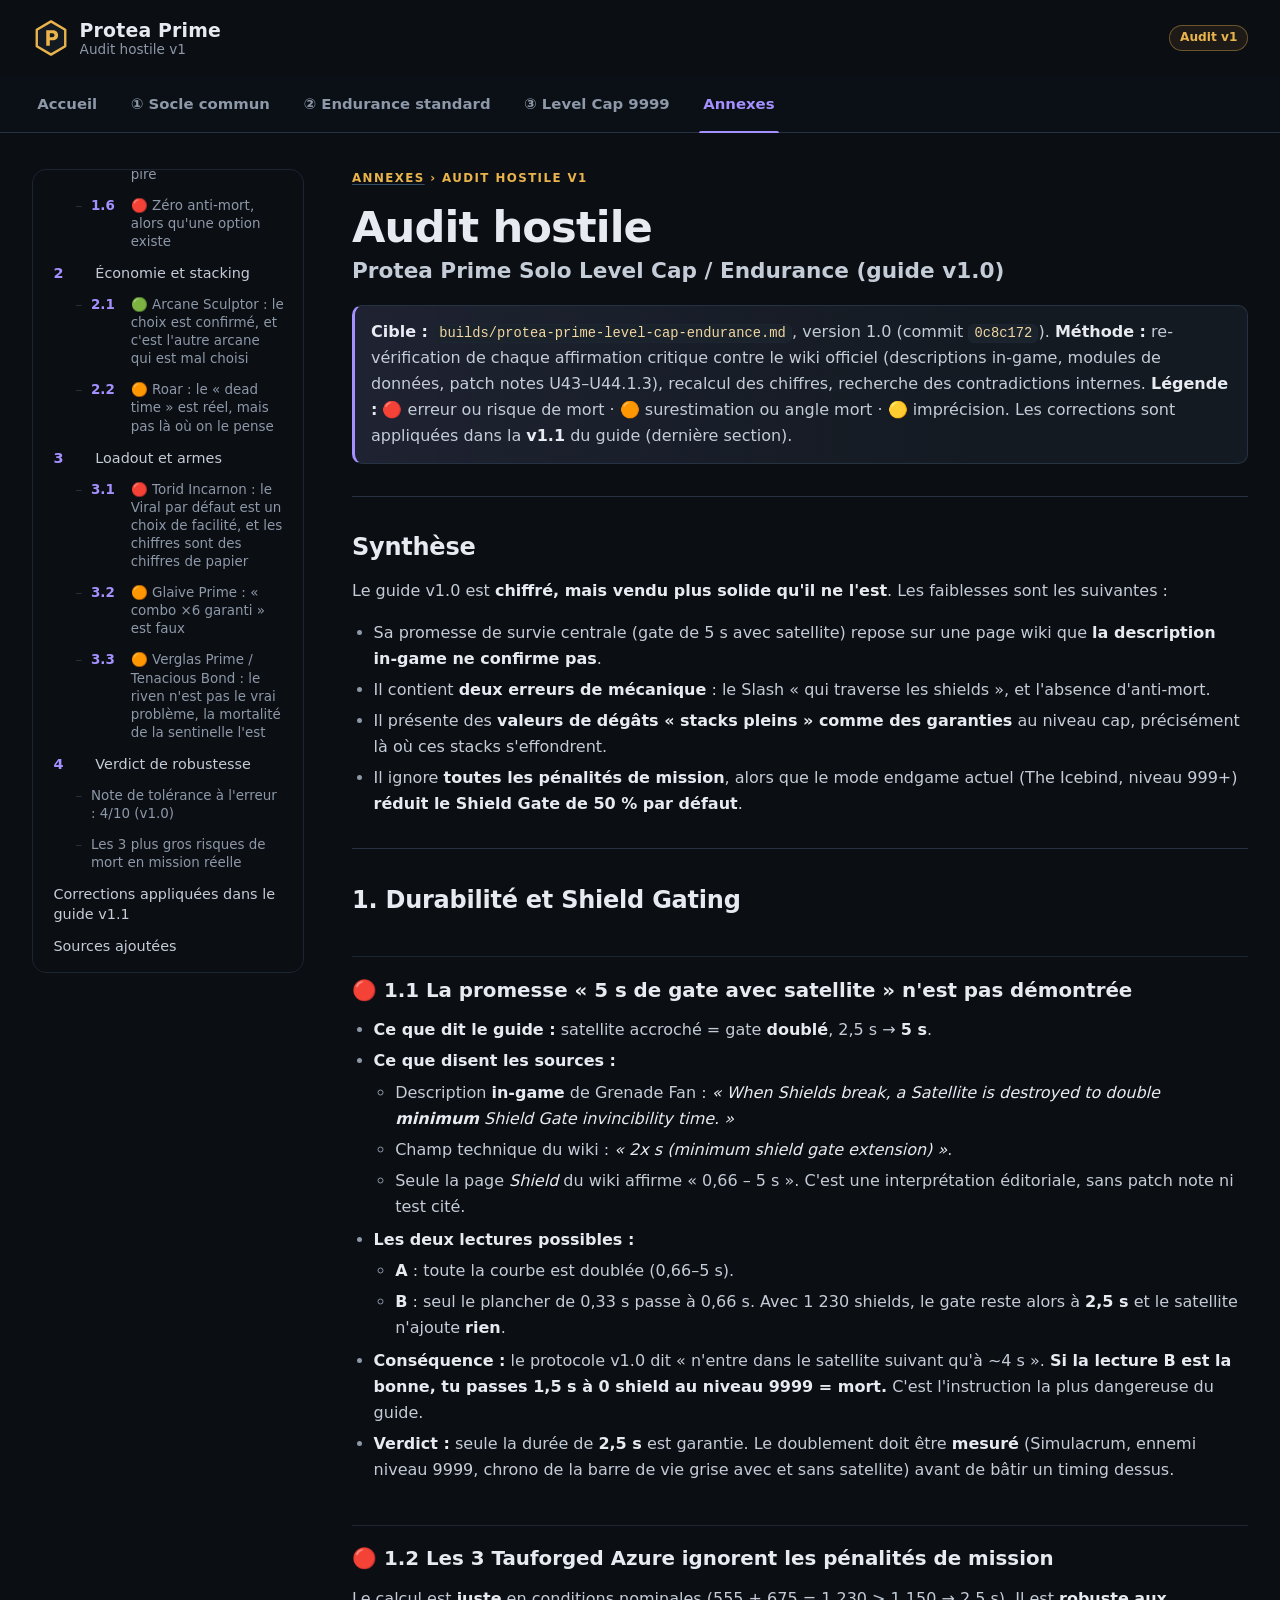
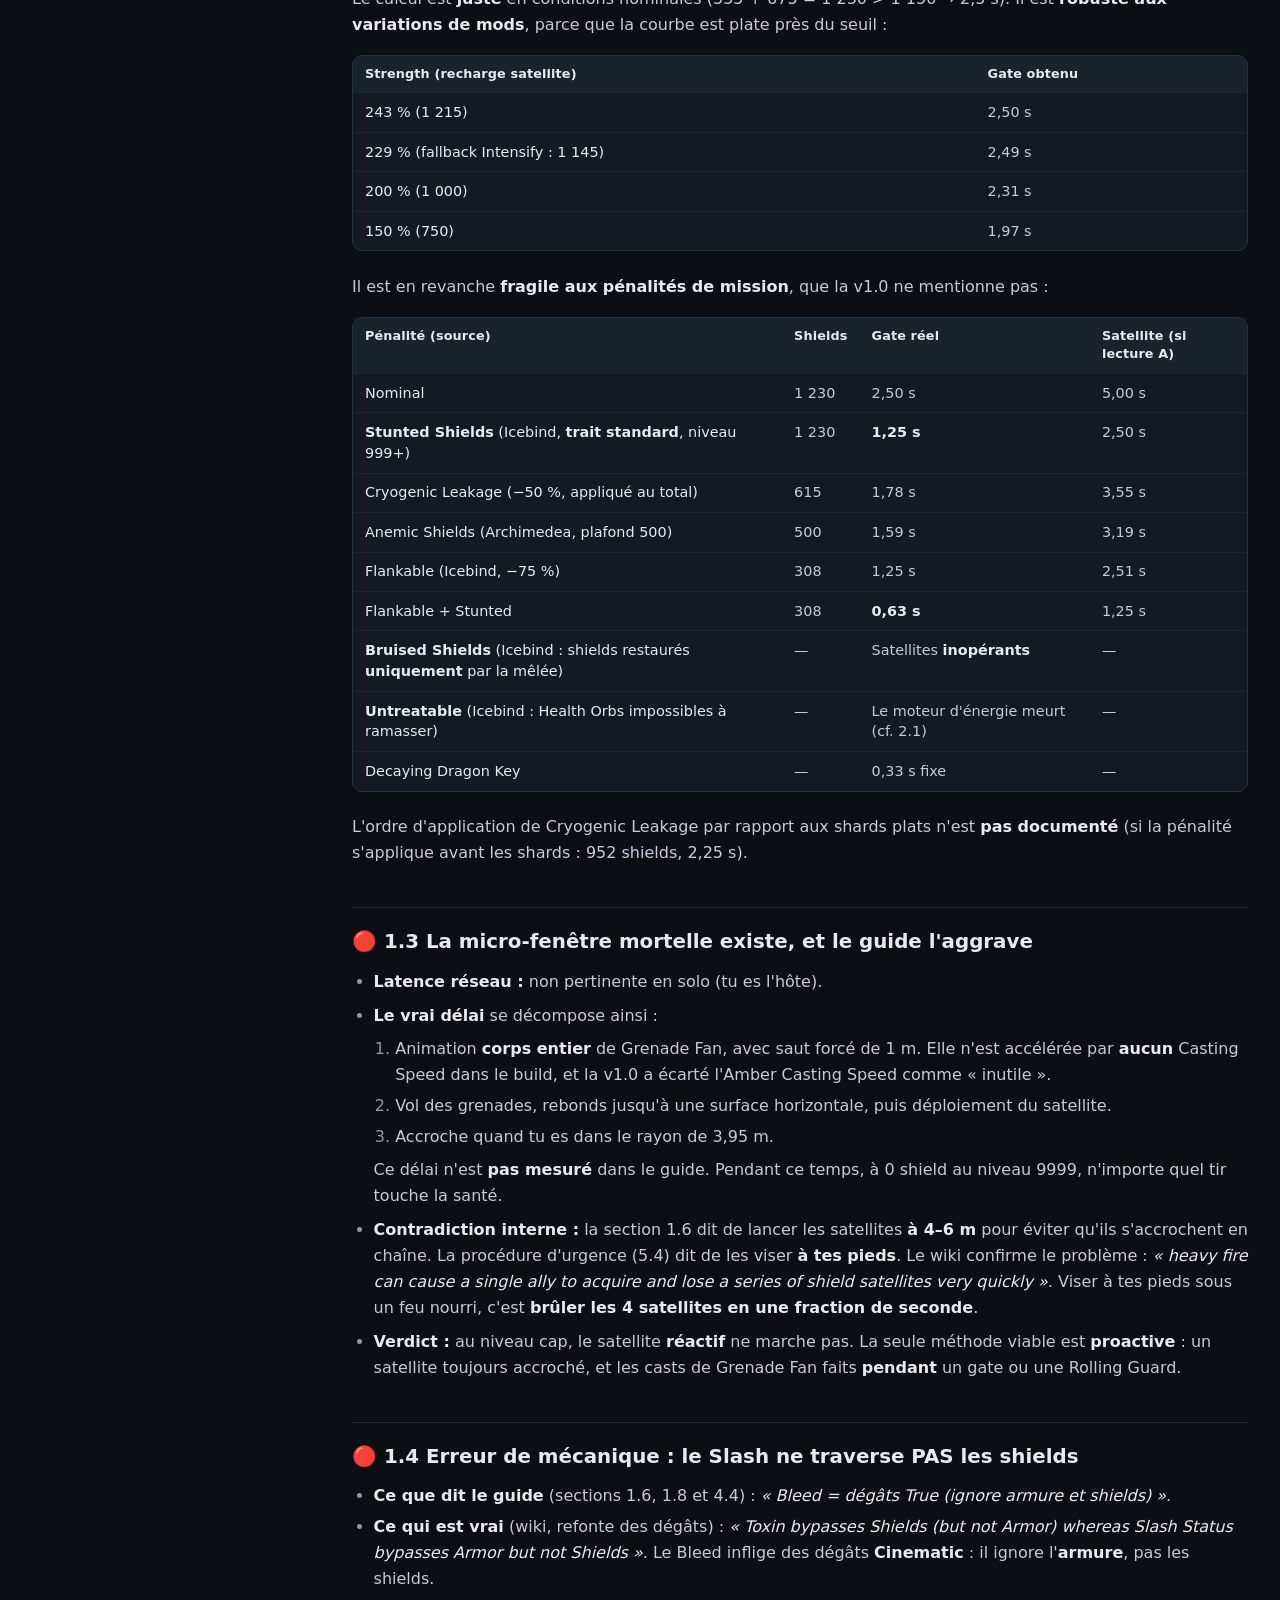
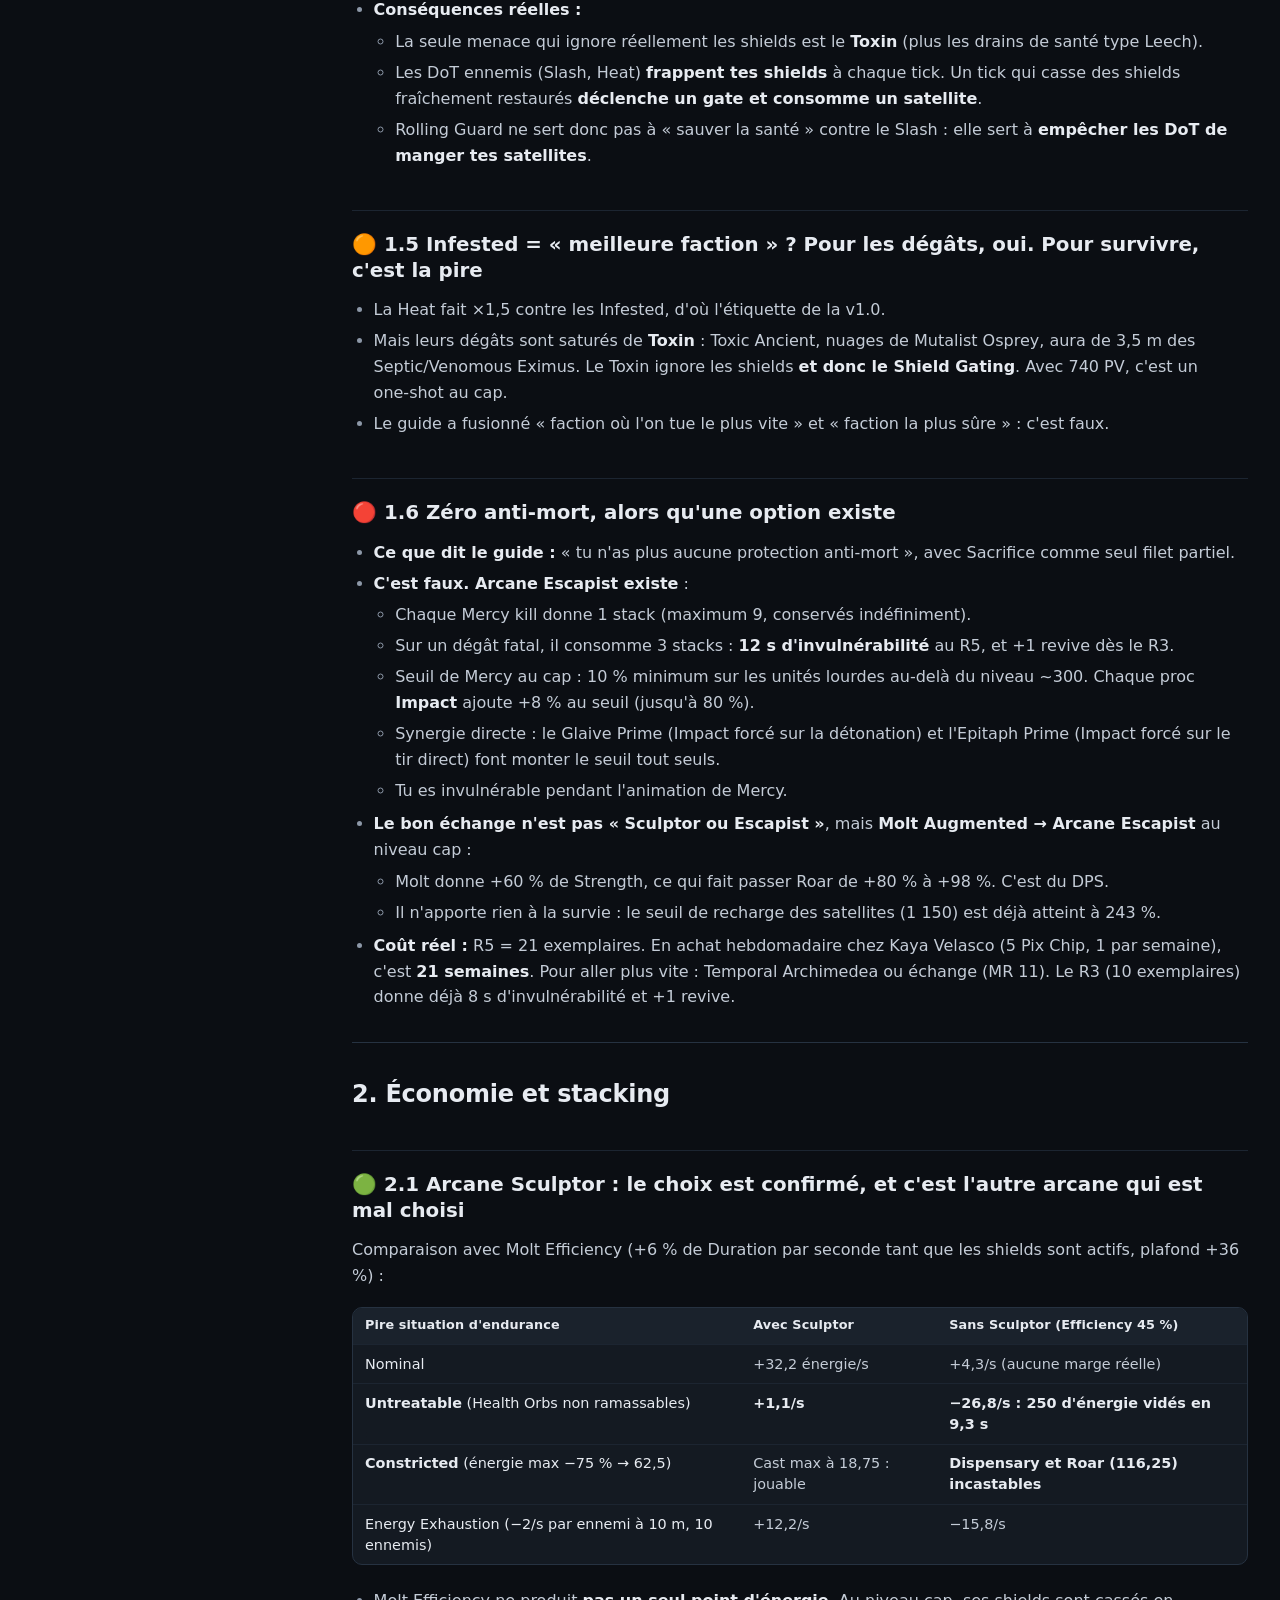
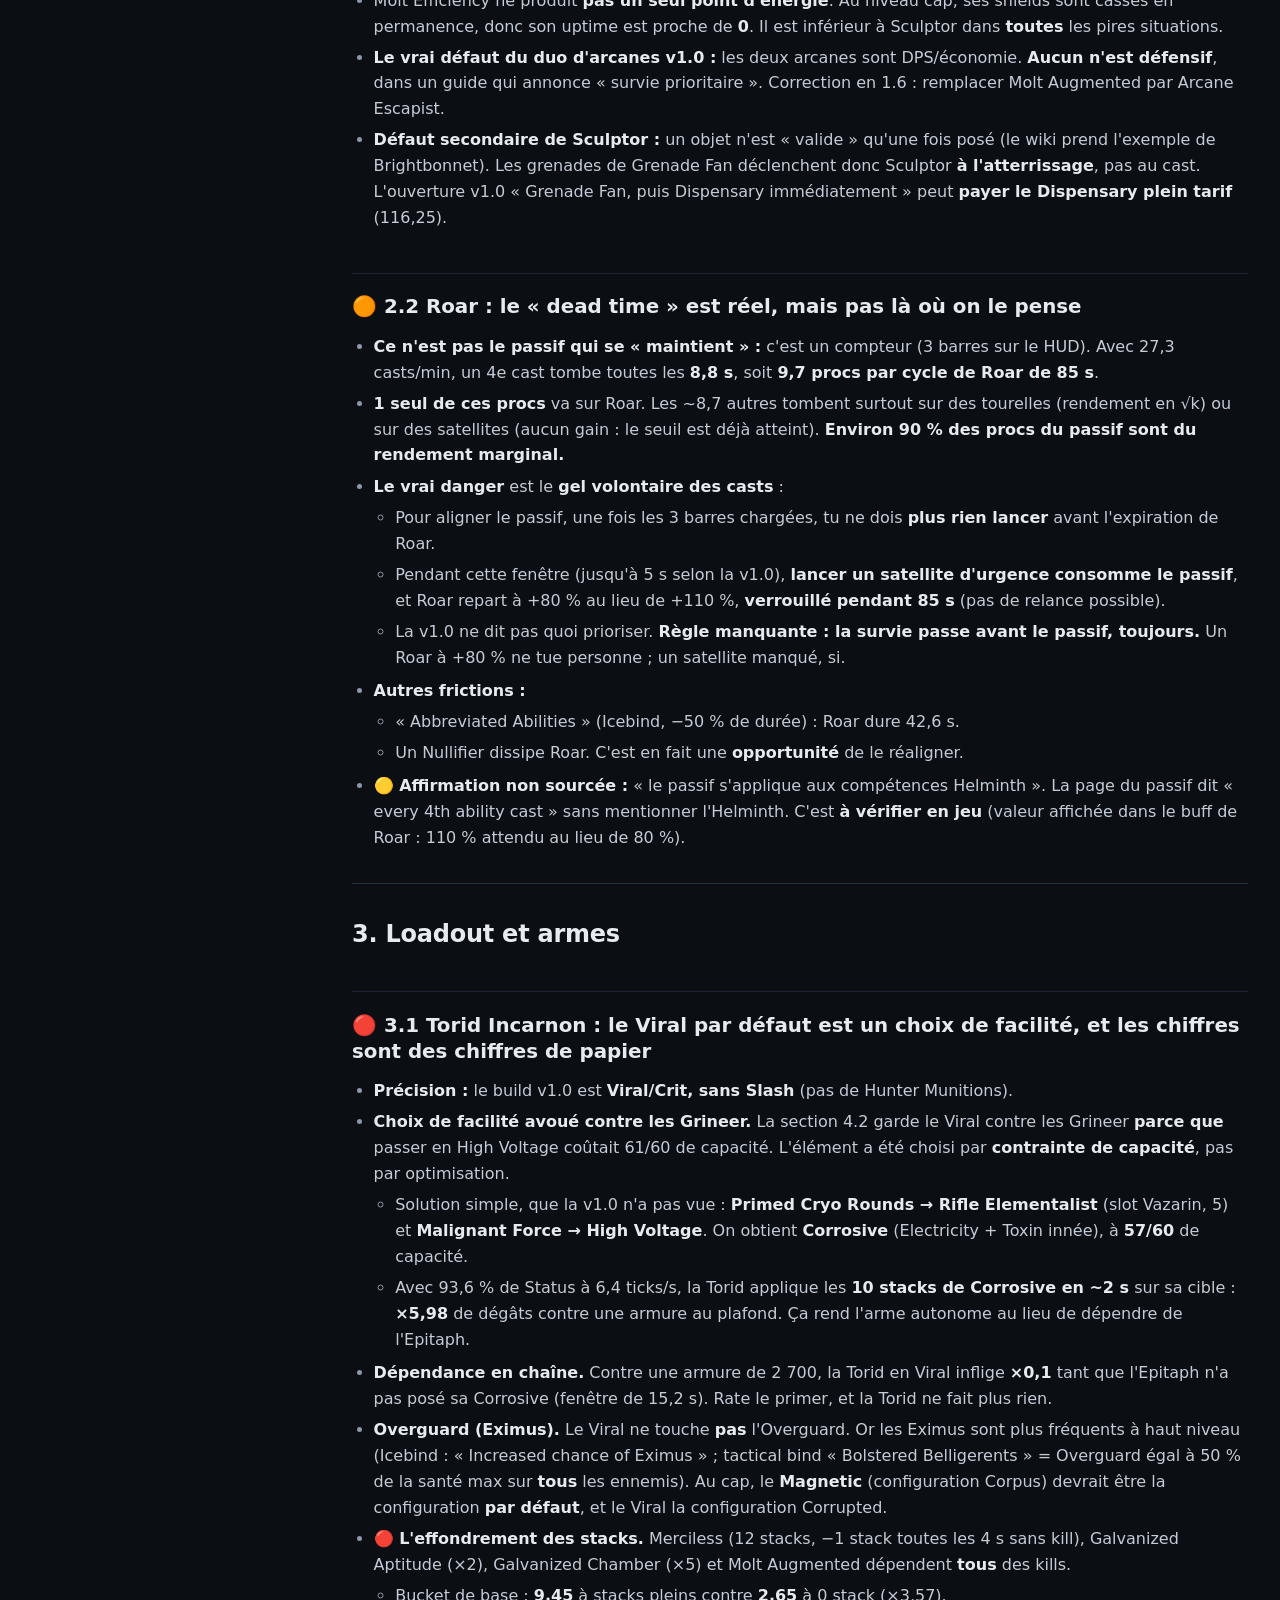
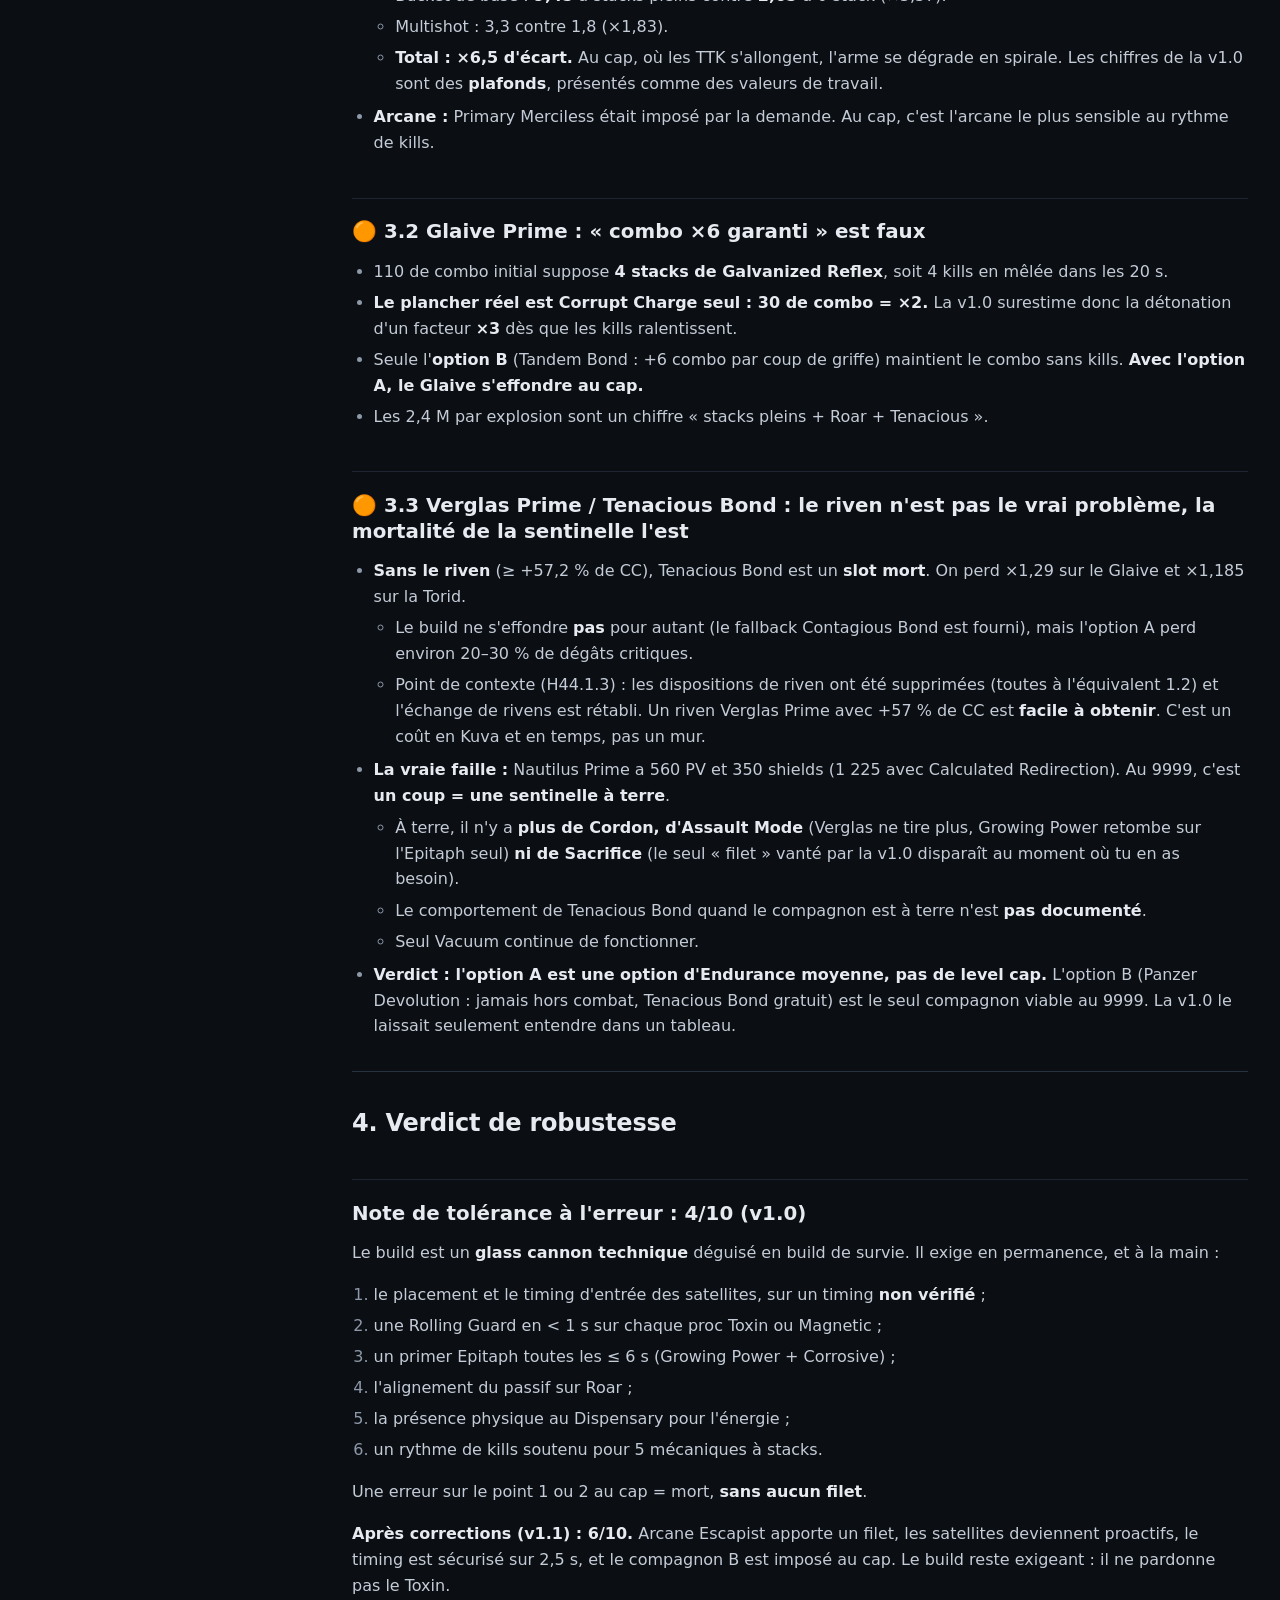
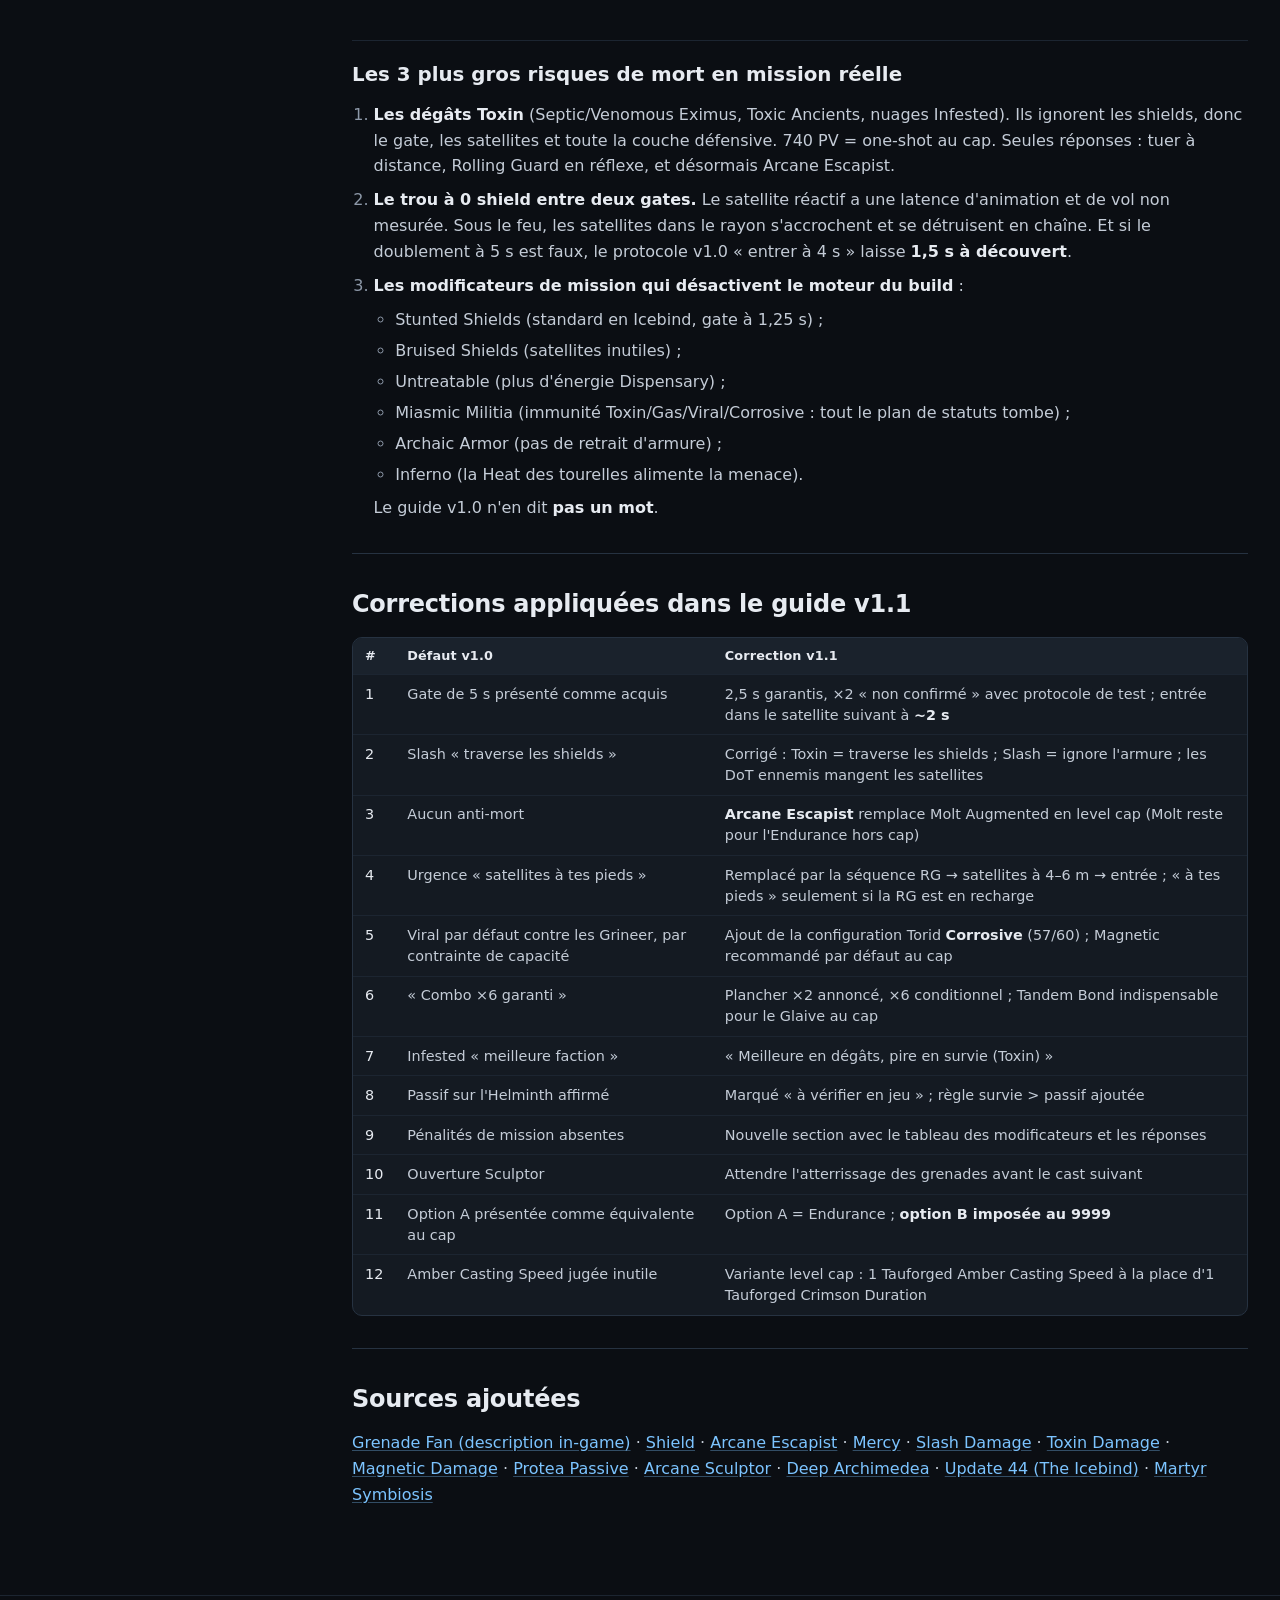
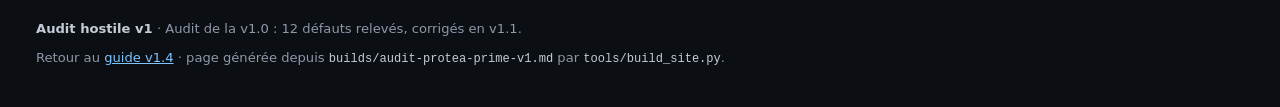
==== docs/audit-v1.html @ 9ac247f5 "Add a mobile-friendly GitHub Pages site for the guide tools/build_site.py renders builds/*.md into d" ====
<!doctype html>
<html lang="fr">
<head>
<meta charset="utf-8">
<meta name="viewport" content="width=device-width, initial-scale=1, viewport-fit=cover">
<title>Audit hostile v1 · Protea Prime</title>
<meta name="description" content="Audit de la v1.0 : 12 défauts relevés, corrigés en v1.1.">
<meta name="theme-color" content="#0b0e13">
<meta name="color-scheme" content="dark">
<meta property="og:type" content="article">
<meta property="og:title" content="Audit hostile v1 · Protea Prime">
<meta property="og:description" content="Audit de la v1.0 : 12 défauts relevés, corrigés en v1.1.">
<link rel="icon" href="assets/icon.svg" type="image/svg+xml">
<link rel="stylesheet" href="assets/style.css?v=ff893343bd">
<script>document.documentElement.classList.add("js")</script>
<script src="assets/app.js?v=4630ae5505" defer></script>
</head>
<body class="page-audit">
<a class="skip-link" href="#main">Aller au contenu</a>
<header class="site-header"><div class="bar"><a class="brand" href="index.html"><svg class="logo" viewBox="0 0 64 64" aria-hidden="true" focusable="false"><path d="M32 4 56 18v28L32 60 8 46V18z" fill="#141a22" stroke="#e9b44c" stroke-width="4" stroke-linejoin="round"/><path fill="#e9b44c" fill-rule="evenodd" d="M24 45V19h10.5c5.8 0 9.5 3.3 9.5 8.4S40.3 35.8 34.5 35.8H30V45zm6-20.8v6.4h4.1c2.3 0 3.7-1.2 3.7-3.2s-1.4-3.2-3.7-3.2z"/></svg><span class="brand-text"><span class="brand-name">Protea Prime</span><span class="brand-context" data-context>Audit hostile v1</span></span></a><span class="chip chip-version">Audit v1</span><button class="toc-toggle" type="button" aria-expanded="false" hidden><svg class="icon" viewBox="0 0 24 24" aria-hidden="true" focusable="false"><path d="M9 6h11M9 12h11M9 18h11M4.5 6h.01M4.5 12h.01M4.5 18h.01"/></svg><span>Sommaire</span></button></div></header>
<nav class="tabs" aria-label="Sections du guide"><div class="tabs-inner"><a class="tab" href="index.html#accueil" data-accent="home"><span class="tab-ico"><svg class="icon" viewBox="0 0 24 24" aria-hidden="true" focusable="false"><path d="M4 10.5 12 4l8 6.5V20h-5.5v-5.5h-5V20H4z"/></svg></span><span class="tab-short">Accueil</span><span class="tab-long">Accueil</span></a><a class="tab" href="index.html#bloc-1" data-accent="c1"><span class="tab-ico"><span class="tab-mark">1</span></span><span class="tab-short">Socle</span><span class="tab-long">① Socle commun</span></a><a class="tab" href="index.html#bloc-2" data-accent="c2"><span class="tab-ico"><span class="tab-mark">2</span></span><span class="tab-short">Endurance</span><span class="tab-long">② Endurance standard</span></a><a class="tab" href="index.html#bloc-3" data-accent="c3"><span class="tab-ico"><span class="tab-mark">3</span></span><span class="tab-short">Level Cap</span><span class="tab-long">③ Level Cap 9999</span></a><a class="tab is-current" href="index.html#annexes" data-accent="annex"><span class="tab-ico"><svg class="icon" viewBox="0 0 24 24" aria-hidden="true" focusable="false"><path d="M6.5 4H19v13H6.5A2.5 2.5 0 0 0 4 19.5v-13A2.5 2.5 0 0 1 6.5 4z"/><path d="M4 19.5A2.5 2.5 0 0 0 6.5 22H19v-5"/></svg></span><span class="tab-short">Annexes</span><span class="tab-long">Annexes</span></a></div></nav>
<main id="main" tabindex="-1">
<section class="panel accent-annex has-toc" id="audit" data-label="Audit hostile v1"><div class="panel-inner"><nav class="toc" id="toc-audit" aria-label="Sommaire : Audit hostile v1"><div class="toc-head"><span class="toc-title">Sommaire</span><button class="toc-close" type="button" aria-label="Fermer le sommaire"><svg class="icon" viewBox="0 0 24 24" aria-hidden="true" focusable="false"><path d="M6 6l12 12M18 6 6 18"/></svg></button></div><ol class="toc-list"><li><a href="#synthese"><span class="toc-text">Synthèse</span></a></li><li><a href="#s1"><span class="toc-num">1</span><span class="toc-text">Durabilité et Shield Gating</span></a><ol class="toc-sub"><li><a href="#s1-1"><span class="toc-num">1.1</span><span class="toc-text">🔴 La promesse « 5 s de gate avec satellite » n&#x27;est pas démontrée</span></a></li><li><a href="#s1-2"><span class="toc-num">1.2</span><span class="toc-text">🔴 Les 3 Tauforged Azure ignorent les pénalités de mission</span></a></li><li><a href="#s1-3"><span class="toc-num">1.3</span><span class="toc-text">🔴 La micro‑fenêtre mortelle existe, et le guide l&#x27;aggrave</span></a></li><li><a href="#s1-4"><span class="toc-num">1.4</span><span class="toc-text">🔴 Erreur de mécanique : le Slash ne traverse PAS les shields</span></a></li><li><a href="#s1-5"><span class="toc-num">1.5</span><span class="toc-text">🟠 Infested = « meilleure faction » ? Pour les dégâts, oui. Pour survivre, c&#x27;est la pire</span></a></li><li><a href="#s1-6"><span class="toc-num">1.6</span><span class="toc-text">🔴 Zéro anti‑mort, alors qu&#x27;une option existe</span></a></li></ol></li><li><a href="#s2"><span class="toc-num">2</span><span class="toc-text">Économie et stacking</span></a><ol class="toc-sub"><li><a href="#s2-1"><span class="toc-num">2.1</span><span class="toc-text">🟢 Arcane Sculptor : le choix est confirmé, et c&#x27;est l&#x27;autre arcane qui est mal choisi</span></a></li><li><a href="#s2-2"><span class="toc-num">2.2</span><span class="toc-text">🟠 Roar : le « dead time » est réel, mais pas là où on le pense</span></a></li></ol></li><li><a href="#s3"><span class="toc-num">3</span><span class="toc-text">Loadout et armes</span></a><ol class="toc-sub"><li><a href="#s3-1"><span class="toc-num">3.1</span><span class="toc-text">🔴 Torid Incarnon : le Viral par défaut est un choix de facilité, et les chiffres sont des chiffres de papier</span></a></li><li><a href="#s3-2"><span class="toc-num">3.2</span><span class="toc-text">🟠 Glaive Prime : « combo ×6 garanti » est faux</span></a></li><li><a href="#s3-3"><span class="toc-num">3.3</span><span class="toc-text">🟠 Verglas Prime / Tenacious Bond : le riven n&#x27;est pas le vrai problème, la mortalité de la sentinelle l&#x27;est</span></a></li></ol></li><li><a href="#s4"><span class="toc-num">4</span><span class="toc-text">Verdict de robustesse</span></a><ol class="toc-sub"><li><a href="#note-de-tolerance-a-l-erreur-4-10"><span class="toc-text">Note de tolérance à l&#x27;erreur : 4/10 (v1.0)</span></a></li><li><a href="#les-3-plus-gros-risques-de-mort-en-mission"><span class="toc-text">Les 3 plus gros risques de mort en mission réelle</span></a></li></ol></li><li><a href="#corrections-appliquees-dans-le-guide-v1-1"><span class="toc-text">Corrections appliquées dans le guide v1.1</span></a></li><li><a href="#sources-ajoutees"><span class="toc-text">Sources ajoutées</span></a></li></ol></nav><article class="prose"><header class="hero"><p class="hero-kicker"><a href="index.html#annexes">Annexes</a> › Audit hostile v1</p><h1>Audit hostile<span class="sub">Protea Prime Solo Level Cap / Endurance (guide v1.0)</span></h1></header><blockquote class="callout">
<p><strong>Cible :</strong> <code>builds/protea-prime-level-cap-endurance.md</code>, version 1.0 (commit <code>0c8c172</code>).
<strong>Méthode :</strong> re-vérification de chaque affirmation critique contre le wiki officiel (descriptions in‑game, modules de données, patch notes U43–U44.1.3), recalcul des chiffres, recherche des contradictions internes.
<strong>Légende :</strong> 🔴 erreur ou risque de mort · 🟠 surestimation ou angle mort · 🟡 imprécision.
Les corrections sont appliquées dans la <strong>v1.1</strong> du guide (dernière section).</p>
</blockquote>
<hr />
<h2 id="synthese">Synthèse<a class="h-anchor" href="#synthese" aria-hidden="true" tabindex="-1">#</a></h2>
<p>Le guide v1.0 est <strong>chiffré, mais vendu plus solide qu'il ne l'est</strong>. Les faiblesses sont les suivantes :</p>
<ul>
<li>Sa promesse de survie centrale (gate de 5 s avec satellite) repose sur une page wiki que <strong>la description in‑game ne confirme pas</strong>.</li>
<li>Il contient <strong>deux erreurs de mécanique</strong> : le Slash « qui traverse les shields », et l'absence d'anti‑mort.</li>
<li>Il présente des <strong>valeurs de dégâts « stacks pleins » comme des garanties</strong> au niveau cap, précisément là où ces stacks s'effondrent.</li>
<li>Il ignore <strong>toutes les pénalités de mission</strong>, alors que le mode endgame actuel (The Icebind, niveau 999+) <strong>réduit le Shield Gate de 50 % par défaut</strong>.</li>
</ul>
<hr />
<h2 id="s1">1. Durabilité et Shield Gating<a class="h-anchor" href="#s1" aria-hidden="true" tabindex="-1">#</a></h2>
<h3 id="s1-1">🔴 1.1 La promesse « 5 s de gate avec satellite » n'est pas démontrée<a class="h-anchor" href="#s1-1" aria-hidden="true" tabindex="-1">#</a></h3>
<ul>
<li><strong>Ce que dit le guide :</strong> satellite accroché = gate <strong>doublé</strong>, 2,5 s → <strong>5 s</strong>.</li>
<li><strong>Ce que disent les sources :</strong>
<ul>
<li>Description <strong>in‑game</strong> de Grenade Fan : <em>« When Shields break, a Satellite is destroyed to double <strong>minimum</strong> Shield Gate invincibility time. »</em></li>
<li>Champ technique du wiki : <em>« 2x s (minimum shield gate extension) »</em>.</li>
<li>Seule la page <em>Shield</em> du wiki affirme « 0,66 – 5 s ». C'est une interprétation éditoriale, sans patch note ni test cité.</li>
</ul>
</li>
<li><strong>Les deux lectures possibles :</strong>
<ul>
<li><strong>A</strong> : toute la courbe est doublée (0,66–5 s).</li>
<li><strong>B</strong> : seul le plancher de 0,33 s passe à 0,66 s. Avec 1 230 shields, le gate reste alors à <strong>2,5 s</strong> et le satellite n'ajoute <strong>rien</strong>.</li>
</ul>
</li>
<li><strong>Conséquence :</strong> le protocole v1.0 dit « n'entre dans le satellite suivant qu'à ~4 s ». <strong>Si la lecture B est la bonne, tu passes 1,5 s à 0 shield au niveau 9999 = mort.</strong> C'est l'instruction la plus dangereuse du guide.</li>
<li><strong>Verdict :</strong> seule la durée de <strong>2,5 s</strong> est garantie. Le doublement doit être <strong>mesuré</strong> (Simulacrum, ennemi niveau 9999, chrono de la barre de vie grise avec et sans satellite) avant de bâtir un timing dessus.</li>
</ul>
<h3 id="s1-2">🔴 1.2 Les 3 Tauforged Azure ignorent les pénalités de mission<a class="h-anchor" href="#s1-2" aria-hidden="true" tabindex="-1">#</a></h3>
<p>Le calcul est <strong>juste</strong> en conditions nominales (555 + 675 = 1 230 &gt; 1 150 → 2,5 s). Il est <strong>robuste aux variations de mods</strong>, parce que la courbe est plate près du seuil :</p>
<div class="table-wrap"><table>
<thead>
<tr>
<th>Strength (recharge satellite)</th>
<th class="nw">Gate obtenu</th>
</tr>
</thead>
<tbody>
<tr>
<td data-label="Strength (recharge satellite)">243 % (1 215)</td>
<td data-label="Gate obtenu" class="nw">2,50 s</td>
</tr>
<tr>
<td data-label="Strength (recharge satellite)">229 % (fallback Intensify : 1 145)</td>
<td data-label="Gate obtenu" class="nw">2,49 s</td>
</tr>
<tr>
<td data-label="Strength (recharge satellite)">200 % (1 000)</td>
<td data-label="Gate obtenu" class="nw">2,31 s</td>
</tr>
<tr>
<td data-label="Strength (recharge satellite)">150 % (750)</td>
<td data-label="Gate obtenu" class="nw">1,97 s</td>
</tr>
</tbody>
</table></div>
<p>Il est en revanche <strong>fragile aux pénalités de mission</strong>, que la v1.0 ne mentionne pas :</p>
<div class="table-wrap"><table>
<thead>
<tr>
<th>Pénalité (source)</th>
<th class="nw">Shields</th>
<th>Gate réel</th>
<th>Satellite (si lecture A)</th>
</tr>
</thead>
<tbody>
<tr>
<td data-label="Pénalité (source)">Nominal</td>
<td data-label="Shields" class="nw">1 230</td>
<td data-label="Gate réel">2,50 s</td>
<td data-label="Satellite (si lecture A)">5,00 s</td>
</tr>
<tr>
<td data-label="Pénalité (source)"><strong>Stunted Shields</strong> (Icebind, <strong>trait standard</strong>, niveau 999+)</td>
<td data-label="Shields" class="nw">1 230</td>
<td data-label="Gate réel"><strong>1,25 s</strong></td>
<td data-label="Satellite (si lecture A)">2,50 s</td>
</tr>
<tr>
<td data-label="Pénalité (source)">Cryogenic Leakage (−50 %, appliqué au total)</td>
<td data-label="Shields" class="nw">615</td>
<td data-label="Gate réel">1,78 s</td>
<td data-label="Satellite (si lecture A)">3,55 s</td>
</tr>
<tr>
<td data-label="Pénalité (source)">Anemic Shields (Archimedea, plafond 500)</td>
<td data-label="Shields" class="nw">500</td>
<td data-label="Gate réel">1,59 s</td>
<td data-label="Satellite (si lecture A)">3,19 s</td>
</tr>
<tr>
<td data-label="Pénalité (source)">Flankable (Icebind, −75 %)</td>
<td data-label="Shields" class="nw">308</td>
<td data-label="Gate réel">1,25 s</td>
<td data-label="Satellite (si lecture A)">2,51 s</td>
</tr>
<tr>
<td data-label="Pénalité (source)">Flankable + Stunted</td>
<td data-label="Shields" class="nw">308</td>
<td data-label="Gate réel"><strong>0,63 s</strong></td>
<td data-label="Satellite (si lecture A)">1,25 s</td>
</tr>
<tr>
<td data-label="Pénalité (source)"><strong>Bruised Shields</strong> (Icebind : shields restaurés <strong>uniquement</strong> par la mêlée)</td>
<td data-label="Shields" class="nw">—</td>
<td data-label="Gate réel">Satellites <strong>inopérants</strong></td>
<td data-label="Satellite (si lecture A)">—</td>
</tr>
<tr>
<td data-label="Pénalité (source)"><strong>Untreatable</strong> (Icebind : Health Orbs impossibles à ramasser)</td>
<td data-label="Shields" class="nw">—</td>
<td data-label="Gate réel">Le moteur d'énergie meurt (cf. 2.1)</td>
<td data-label="Satellite (si lecture A)">—</td>
</tr>
<tr>
<td data-label="Pénalité (source)">Decaying Dragon Key</td>
<td data-label="Shields" class="nw">—</td>
<td data-label="Gate réel">0,33 s fixe</td>
<td data-label="Satellite (si lecture A)">—</td>
</tr>
</tbody>
</table></div>
<p>L'ordre d'application de Cryogenic Leakage par rapport aux shards plats n'est <strong>pas documenté</strong> (si la pénalité s'applique avant les shards : 952 shields, 2,25 s).</p>
<h3 id="s1-3">🔴 1.3 La micro‑fenêtre mortelle existe, et le guide l'aggrave<a class="h-anchor" href="#s1-3" aria-hidden="true" tabindex="-1">#</a></h3>
<ul>
<li>
<p><strong>Latence réseau :</strong> non pertinente en solo (tu es l'hôte).</p>
</li>
<li>
<p><strong>Le vrai délai</strong> se décompose ainsi :</p>
<ol>
<li>Animation <strong>corps entier</strong> de Grenade Fan, avec saut forcé de 1 m. Elle n'est accélérée par <strong>aucun</strong> Casting Speed dans le build, et la v1.0 a écarté l'Amber Casting Speed comme « inutile ».</li>
<li>Vol des grenades, rebonds jusqu'à une surface horizontale, puis déploiement du satellite.</li>
<li>Accroche quand tu es dans le rayon de 3,95 m.</li>
</ol>
<p>Ce délai n'est <strong>pas mesuré</strong> dans le guide. Pendant ce temps, à 0 shield au niveau 9999, n'importe quel tir touche la santé.</p>
</li>
<li>
<p><strong>Contradiction interne :</strong> la section 1.6 dit de lancer les satellites <strong>à 4–6 m</strong> pour éviter qu'ils s'accrochent en chaîne. La procédure d'urgence (5.4) dit de les viser <strong>à tes pieds</strong>. Le wiki confirme le problème : <em>« heavy fire can cause a single ally to acquire and lose a series of shield satellites very quickly »</em>. Viser à tes pieds sous un feu nourri, c'est <strong>brûler les 4 satellites en une fraction de seconde</strong>.</p>
</li>
<li>
<p><strong>Verdict :</strong> au niveau cap, le satellite <strong>réactif</strong> ne marche pas. La seule méthode viable est <strong>proactive</strong> : un satellite toujours accroché, et les casts de Grenade Fan faits <strong>pendant</strong> un gate ou une Rolling Guard.</p>
</li>
</ul>
<h3 id="s1-4">🔴 1.4 Erreur de mécanique : le Slash ne traverse PAS les shields<a class="h-anchor" href="#s1-4" aria-hidden="true" tabindex="-1">#</a></h3>
<ul>
<li><strong>Ce que dit le guide</strong> (sections 1.6, 1.8 et 4.4) : <em>« Bleed = dégâts True (ignore armure et shields) »</em>.</li>
<li><strong>Ce qui est vrai</strong> (wiki, refonte des dégâts) : <em>« Toxin bypasses Shields (but not Armor) whereas Slash Status bypasses Armor but not Shields »</em>. Le Bleed inflige des dégâts <strong>Cinematic</strong> : il ignore l'<strong>armure</strong>, pas les shields.</li>
<li><strong>Conséquences réelles :</strong>
<ul>
<li>La seule menace qui ignore réellement les shields est le <strong>Toxin</strong> (plus les drains de santé type Leech).</li>
<li>Les DoT ennemis (Slash, Heat) <strong>frappent tes shields</strong> à chaque tick. Un tick qui casse des shields fraîchement restaurés <strong>déclenche un gate et consomme un satellite</strong>.</li>
<li>Rolling Guard ne sert donc pas à « sauver la santé » contre le Slash : elle sert à <strong>empêcher les DoT de manger tes satellites</strong>.</li>
</ul>
</li>
</ul>
<h3 id="s1-5">🟠 1.5 Infested = « meilleure faction » ? Pour les dégâts, oui. Pour survivre, c'est la pire<a class="h-anchor" href="#s1-5" aria-hidden="true" tabindex="-1">#</a></h3>
<ul>
<li>La Heat fait ×1,5 contre les Infested, d'où l'étiquette de la v1.0.</li>
<li>Mais leurs dégâts sont saturés de <strong>Toxin</strong> : Toxic Ancient, nuages de Mutalist Osprey, aura de 3,5 m des Septic/Venomous Eximus. Le Toxin ignore les shields <strong>et donc le Shield Gating</strong>. Avec 740 PV, c'est un one‑shot au cap.</li>
<li>Le guide a fusionné « faction où l'on tue le plus vite » et « faction la plus sûre » : c'est faux.</li>
</ul>
<h3 id="s1-6">🔴 1.6 Zéro anti‑mort, alors qu'une option existe<a class="h-anchor" href="#s1-6" aria-hidden="true" tabindex="-1">#</a></h3>
<ul>
<li><strong>Ce que dit le guide :</strong> « tu n'as plus aucune protection anti‑mort », avec Sacrifice comme seul filet partiel.</li>
<li><strong>C'est faux. Arcane Escapist existe</strong> :
<ul>
<li>Chaque Mercy kill donne 1 stack (maximum 9, conservés indéfiniment).</li>
<li>Sur un dégât fatal, il consomme 3 stacks : <strong>12 s d'invulnérabilité</strong> au R5, et +1 revive dès le R3.</li>
<li>Seuil de Mercy au cap : 10 % minimum sur les unités lourdes au‑delà du niveau ~300. Chaque proc <strong>Impact</strong> ajoute +8 % au seuil (jusqu'à 80 %).</li>
<li>Synergie directe : le Glaive Prime (Impact forcé sur la détonation) et l'Epitaph Prime (Impact forcé sur le tir direct) font monter le seuil tout seuls.</li>
<li>Tu es invulnérable pendant l'animation de Mercy.</li>
</ul>
</li>
<li><strong>Le bon échange n'est pas « Sculptor ou Escapist »</strong>, mais <strong>Molt Augmented → Arcane Escapist</strong> au niveau cap :
<ul>
<li>Molt donne +60 % de Strength, ce qui fait passer Roar de +80 % à +98 %. C'est du DPS.</li>
<li>Il n'apporte rien à la survie : le seuil de recharge des satellites (1 150) est déjà atteint à 243 %.</li>
</ul>
</li>
<li><strong>Coût réel :</strong> R5 = 21 exemplaires. En achat hebdomadaire chez Kaya Velasco (5 Pix Chip, 1 par semaine), c'est <strong>21 semaines</strong>. Pour aller plus vite : Temporal Archimedea ou échange (MR 11). Le R3 (10 exemplaires) donne déjà 8 s d'invulnérabilité et +1 revive.</li>
</ul>
<hr />
<h2 id="s2">2. Économie et stacking<a class="h-anchor" href="#s2" aria-hidden="true" tabindex="-1">#</a></h2>
<h3 id="s2-1">🟢 2.1 Arcane Sculptor : le choix est confirmé, et c'est l'autre arcane qui est mal choisi<a class="h-anchor" href="#s2-1" aria-hidden="true" tabindex="-1">#</a></h3>
<p>Comparaison avec Molt Efficiency (+6 % de Duration par seconde tant que les shields sont actifs, plafond +36 %) :</p>
<div class="table-wrap stack"><table>
<thead>
<tr>
<th>Pire situation d'endurance</th>
<th>Avec Sculptor</th>
<th>Sans Sculptor (Efficiency 45 %)</th>
</tr>
</thead>
<tbody>
<tr>
<td data-label="Pire situation d'endurance">Nominal</td>
<td data-label="Avec Sculptor">+32,2 énergie/s</td>
<td data-label="Sans Sculptor (Efficiency 45 %)">+4,3/s (aucune marge réelle)</td>
</tr>
<tr>
<td data-label="Pire situation d'endurance"><strong>Untreatable</strong> (Health Orbs non ramassables)</td>
<td data-label="Avec Sculptor"><strong>+1,1/s</strong></td>
<td data-label="Sans Sculptor (Efficiency 45 %)"><strong>−26,8/s : 250 d'énergie vidés en 9,3 s</strong></td>
</tr>
<tr>
<td data-label="Pire situation d'endurance"><strong>Constricted</strong> (énergie max −75 % → 62,5)</td>
<td data-label="Avec Sculptor">Cast max à 18,75 : jouable</td>
<td data-label="Sans Sculptor (Efficiency 45 %)"><strong>Dispensary et Roar (116,25) incastables</strong></td>
</tr>
<tr>
<td data-label="Pire situation d'endurance">Energy Exhaustion (−2/s par ennemi à 10 m, 10 ennemis)</td>
<td data-label="Avec Sculptor">+12,2/s</td>
<td data-label="Sans Sculptor (Efficiency 45 %)">−15,8/s</td>
</tr>
</tbody>
</table></div>
<ul>
<li>Molt Efficiency ne produit <strong>pas un seul point d'énergie</strong>. Au niveau cap, ses shields sont cassés en permanence, donc son uptime est proche de <strong>0</strong>. Il est inférieur à Sculptor dans <strong>toutes</strong> les pires situations.</li>
<li><strong>Le vrai défaut du duo d'arcanes v1.0 :</strong> les deux arcanes sont DPS/économie. <strong>Aucun n'est défensif</strong>, dans un guide qui annonce « survie prioritaire ». Correction en 1.6 : remplacer Molt Augmented par Arcane Escapist.</li>
<li><strong>Défaut secondaire de Sculptor :</strong> un objet n'est « valide » qu'une fois posé (le wiki prend l'exemple de Brightbonnet). Les grenades de Grenade Fan déclenchent donc Sculptor <strong>à l'atterrissage</strong>, pas au cast. L'ouverture v1.0 « Grenade Fan, puis Dispensary immédiatement » peut <strong>payer le Dispensary plein tarif</strong> (116,25).</li>
</ul>
<h3 id="s2-2">🟠 2.2 Roar : le « dead time » est réel, mais pas là où on le pense<a class="h-anchor" href="#s2-2" aria-hidden="true" tabindex="-1">#</a></h3>
<ul>
<li><strong>Ce n'est pas le passif qui se « maintient » :</strong> c'est un compteur (3 barres sur le HUD). Avec 27,3 casts/min, un 4e cast tombe toutes les <strong>8,8 s</strong>, soit <strong>9,7 procs par cycle de Roar de 85 s</strong>.</li>
<li><strong>1 seul de ces procs</strong> va sur Roar. Les ~8,7 autres tombent surtout sur des tourelles (rendement en √k) ou sur des satellites (aucun gain : le seuil est déjà atteint). <strong>Environ 90 % des procs du passif sont du rendement marginal.</strong></li>
<li><strong>Le vrai danger</strong> est le <strong>gel volontaire des casts</strong> :
<ul>
<li>Pour aligner le passif, une fois les 3 barres chargées, tu ne dois <strong>plus rien lancer</strong> avant l'expiration de Roar.</li>
<li>Pendant cette fenêtre (jusqu'à 5 s selon la v1.0), <strong>lancer un satellite d'urgence consomme le passif</strong>, et Roar repart à +80 % au lieu de +110 %, <strong>verrouillé pendant 85 s</strong> (pas de relance possible).</li>
<li>La v1.0 ne dit pas quoi prioriser. <strong>Règle manquante : la survie passe avant le passif, toujours.</strong> Un Roar à +80 % ne tue personne ; un satellite manqué, si.</li>
</ul>
</li>
<li><strong>Autres frictions :</strong>
<ul>
<li>« Abbreviated Abilities » (Icebind, −50 % de durée) : Roar dure 42,6 s.</li>
<li>Un Nullifier dissipe Roar. C'est en fait une <strong>opportunité</strong> de le réaligner.</li>
</ul>
</li>
<li><strong>🟡 Affirmation non sourcée :</strong> « le passif s'applique aux compétences Helminth ». La page du passif dit « every 4th ability cast » sans mentionner l'Helminth. C'est <strong>à vérifier en jeu</strong> (valeur affichée dans le buff de Roar : 110 % attendu au lieu de 80 %).</li>
</ul>
<hr />
<h2 id="s3">3. Loadout et armes<a class="h-anchor" href="#s3" aria-hidden="true" tabindex="-1">#</a></h2>
<h3 id="s3-1">🔴 3.1 Torid Incarnon : le Viral par défaut est un choix de facilité, et les chiffres sont des chiffres de papier<a class="h-anchor" href="#s3-1" aria-hidden="true" tabindex="-1">#</a></h3>
<ul>
<li><strong>Précision :</strong> le build v1.0 est <strong>Viral/Crit, sans Slash</strong> (pas de Hunter Munitions).</li>
<li><strong>Choix de facilité avoué contre les Grineer.</strong> La section 4.2 garde le Viral contre les Grineer <strong>parce que</strong> passer en High Voltage coûtait 61/60 de capacité. L'élément a été choisi par <strong>contrainte de capacité</strong>, pas par optimisation.
<ul>
<li>Solution simple, que la v1.0 n'a pas vue : <strong>Primed Cryo Rounds → Rifle Elementalist</strong> (slot Vazarin, 5) et <strong>Malignant Force → High Voltage</strong>. On obtient <strong>Corrosive</strong> (Electricity + Toxin innée), à <strong>57/60</strong> de capacité.</li>
<li>Avec 93,6 % de Status à 6,4 ticks/s, la Torid applique les <strong>10 stacks de Corrosive en ~2 s</strong> sur sa cible : <strong>×5,98</strong> de dégâts contre une armure au plafond. Ça rend l'arme autonome au lieu de dépendre de l'Epitaph.</li>
</ul>
</li>
<li><strong>Dépendance en chaîne.</strong> Contre une armure de 2 700, la Torid en Viral inflige <strong>×0,1</strong> tant que l'Epitaph n'a pas posé sa Corrosive (fenêtre de 15,2 s). Rate le primer, et la Torid ne fait plus rien.</li>
<li><strong>Overguard (Eximus).</strong> Le Viral ne touche <strong>pas</strong> l'Overguard. Or les Eximus sont plus fréquents à haut niveau (Icebind : « Increased chance of Eximus » ; tactical bind « Bolstered Belligerents » = Overguard égal à 50 % de la santé max sur <strong>tous</strong> les ennemis). Au cap, le <strong>Magnetic</strong> (configuration Corpus) devrait être la configuration <strong>par défaut</strong>, et le Viral la configuration Corrupted.</li>
<li><strong>🔴 L'effondrement des stacks.</strong> Merciless (12 stacks, −1 stack toutes les 4 s sans kill), Galvanized Aptitude (×2), Galvanized Chamber (×5) et Molt Augmented dépendent <strong>tous</strong> des kills.
<ul>
<li>Bucket de base : <strong>9,45</strong> à stacks pleins contre <strong>2,65</strong> à 0 stack (×3,57).</li>
<li>Multishot : 3,3 contre 1,8 (×1,83).</li>
<li><strong>Total : ×6,5 d'écart.</strong> Au cap, où les TTK s'allongent, l'arme se dégrade en spirale. Les chiffres de la v1.0 sont des <strong>plafonds</strong>, présentés comme des valeurs de travail.</li>
</ul>
</li>
<li><strong>Arcane :</strong> Primary Merciless était imposé par la demande. Au cap, c'est l'arcane le plus sensible au rythme de kills.</li>
</ul>
<h3 id="s3-2">🟠 3.2 Glaive Prime : « combo ×6 garanti » est faux<a class="h-anchor" href="#s3-2" aria-hidden="true" tabindex="-1">#</a></h3>
<ul>
<li>110 de combo initial suppose <strong>4 stacks de Galvanized Reflex</strong>, soit 4 kills en mêlée dans les 20 s.</li>
<li><strong>Le plancher réel est Corrupt Charge seul : 30 de combo = ×2.</strong> La v1.0 surestime donc la détonation d'un facteur <strong>×3</strong> dès que les kills ralentissent.</li>
<li>Seule l'<strong>option B</strong> (Tandem Bond : +6 combo par coup de griffe) maintient le combo sans kills. <strong>Avec l'option A, le Glaive s'effondre au cap.</strong></li>
<li>Les 2,4 M par explosion sont un chiffre « stacks pleins + Roar + Tenacious ».</li>
</ul>
<h3 id="s3-3">🟠 3.3 Verglas Prime / Tenacious Bond : le riven n'est pas le vrai problème, la mortalité de la sentinelle l'est<a class="h-anchor" href="#s3-3" aria-hidden="true" tabindex="-1">#</a></h3>
<ul>
<li><strong>Sans le riven</strong> (≥ +57,2 % de CC), Tenacious Bond est un <strong>slot mort</strong>. On perd ×1,29 sur le Glaive et ×1,185 sur la Torid.
<ul>
<li>Le build ne s'effondre <strong>pas</strong> pour autant (le fallback Contagious Bond est fourni), mais l'option A perd environ 20–30 % de dégâts critiques.</li>
<li>Point de contexte (H44.1.3) : les dispositions de riven ont été supprimées (toutes à l'équivalent 1.2) et l'échange de rivens est rétabli. Un riven Verglas Prime avec +57 % de CC est <strong>facile à obtenir</strong>. C'est un coût en Kuva et en temps, pas un mur.</li>
</ul>
</li>
<li><strong>La vraie faille :</strong> Nautilus Prime a 560 PV et 350 shields (1 225 avec Calculated Redirection). Au 9999, c'est <strong>un coup = une sentinelle à terre</strong>.
<ul>
<li>À terre, il n'y a <strong>plus de Cordon, d'Assault Mode</strong> (Verglas ne tire plus, Growing Power retombe sur l'Epitaph seul) <strong>ni de Sacrifice</strong> (le seul « filet » vanté par la v1.0 disparaît au moment où tu en as besoin).</li>
<li>Le comportement de Tenacious Bond quand le compagnon est à terre n'est <strong>pas documenté</strong>.</li>
<li>Seul Vacuum continue de fonctionner.</li>
</ul>
</li>
<li><strong>Verdict : l'option A est une option d'Endurance moyenne, pas de level cap.</strong> L'option B (Panzer Devolution : jamais hors combat, Tenacious Bond gratuit) est le seul compagnon viable au 9999. La v1.0 le laissait seulement entendre dans un tableau.</li>
</ul>
<hr />
<h2 id="s4">4. Verdict de robustesse<a class="h-anchor" href="#s4" aria-hidden="true" tabindex="-1">#</a></h2>
<h3 id="note-de-tolerance-a-l-erreur-4-10">Note de tolérance à l'erreur : <strong>4/10</strong> (v1.0)<a class="h-anchor" href="#note-de-tolerance-a-l-erreur-4-10" aria-hidden="true" tabindex="-1">#</a></h3>
<p>Le build est un <strong>glass cannon technique</strong> déguisé en build de survie. Il exige en permanence, et à la main :</p>
<ol>
<li>le placement et le timing d'entrée des satellites, sur un timing <strong>non vérifié</strong> ;</li>
<li>une Rolling Guard en &lt; 1 s sur chaque proc Toxin ou Magnetic ;</li>
<li>un primer Epitaph toutes les ≤ 6 s (Growing Power + Corrosive) ;</li>
<li>l'alignement du passif sur Roar ;</li>
<li>la présence physique au Dispensary pour l'énergie ;</li>
<li>un rythme de kills soutenu pour 5 mécaniques à stacks.</li>
</ol>
<p>Une erreur sur le point 1 ou 2 au cap = mort, <strong>sans aucun filet</strong>.</p>
<p><strong>Après corrections (v1.1) : 6/10.</strong> Arcane Escapist apporte un filet, les satellites deviennent proactifs, le timing est sécurisé sur 2,5 s, et le compagnon B est imposé au cap. Le build reste exigeant : il ne pardonne pas le Toxin.</p>
<h3 id="les-3-plus-gros-risques-de-mort-en-mission">Les 3 plus gros risques de mort en mission réelle<a class="h-anchor" href="#les-3-plus-gros-risques-de-mort-en-mission" aria-hidden="true" tabindex="-1">#</a></h3>
<ol>
<li>
<p><strong>Les dégâts Toxin</strong> (Septic/Venomous Eximus, Toxic Ancients, nuages Infested). Ils ignorent les shields, donc le gate, les satellites et toute la couche défensive. 740 PV = one‑shot au cap. Seules réponses : tuer à distance, Rolling Guard en réflexe, et désormais Arcane Escapist.</p>
</li>
<li>
<p><strong>Le trou à 0 shield entre deux gates.</strong> Le satellite réactif a une latence d'animation et de vol non mesurée. Sous le feu, les satellites dans le rayon s'accrochent et se détruisent en chaîne. Et si le doublement à 5 s est faux, le protocole v1.0 « entrer à 4 s » laisse <strong>1,5 s à découvert</strong>.</p>
</li>
<li>
<p><strong>Les modificateurs de mission qui désactivent le moteur du build</strong> :</p>
<ul>
<li>Stunted Shields (standard en Icebind, gate à 1,25 s) ;</li>
<li>Bruised Shields (satellites inutiles) ;</li>
<li>Untreatable (plus d'énergie Dispensary) ;</li>
<li>Miasmic Militia (immunité Toxin/Gas/Viral/Corrosive : tout le plan de statuts tombe) ;</li>
<li>Archaic Armor (pas de retrait d'armure) ;</li>
<li>Inferno (la Heat des tourelles alimente la menace).</li>
</ul>
<p>Le guide v1.0 n'en dit <strong>pas un mot</strong>.</p>
</li>
</ol>
<hr />
<h2 id="corrections-appliquees-dans-le-guide-v1-1">Corrections appliquées dans le guide v1.1<a class="h-anchor" href="#corrections-appliquees-dans-le-guide-v1-1" aria-hidden="true" tabindex="-1">#</a></h2>
<div class="table-wrap stack num-first"><table>
<thead>
<tr>
<th class="nw">#</th>
<th>Défaut v1.0</th>
<th>Correction v1.1</th>
</tr>
</thead>
<tbody>
<tr>
<td data-label="#" class="nw">1</td>
<td data-label="Défaut v1.0">Gate de 5 s présenté comme acquis</td>
<td data-label="Correction v1.1">2,5 s garantis, ×2 « non confirmé » avec protocole de test ; entrée dans le satellite suivant à <strong>~2 s</strong></td>
</tr>
<tr>
<td data-label="#" class="nw">2</td>
<td data-label="Défaut v1.0">Slash « traverse les shields »</td>
<td data-label="Correction v1.1">Corrigé : Toxin = traverse les shields ; Slash = ignore l'armure ; les DoT ennemis mangent les satellites</td>
</tr>
<tr>
<td data-label="#" class="nw">3</td>
<td data-label="Défaut v1.0">Aucun anti‑mort</td>
<td data-label="Correction v1.1"><strong>Arcane Escapist</strong> remplace Molt Augmented en level cap (Molt reste pour l'Endurance hors cap)</td>
</tr>
<tr>
<td data-label="#" class="nw">4</td>
<td data-label="Défaut v1.0">Urgence « satellites à tes pieds »</td>
<td data-label="Correction v1.1">Remplacé par la séquence RG → satellites à 4–6 m → entrée ; « à tes pieds » seulement si la RG est en recharge</td>
</tr>
<tr>
<td data-label="#" class="nw">5</td>
<td data-label="Défaut v1.0">Viral par défaut contre les Grineer, par contrainte de capacité</td>
<td data-label="Correction v1.1">Ajout de la configuration Torid <strong>Corrosive</strong> (57/60) ; Magnetic recommandé par défaut au cap</td>
</tr>
<tr>
<td data-label="#" class="nw">6</td>
<td data-label="Défaut v1.0">« Combo ×6 garanti »</td>
<td data-label="Correction v1.1">Plancher ×2 annoncé, ×6 conditionnel ; Tandem Bond indispensable pour le Glaive au cap</td>
</tr>
<tr>
<td data-label="#" class="nw">7</td>
<td data-label="Défaut v1.0">Infested « meilleure faction »</td>
<td data-label="Correction v1.1">« Meilleure en dégâts, pire en survie (Toxin) »</td>
</tr>
<tr>
<td data-label="#" class="nw">8</td>
<td data-label="Défaut v1.0">Passif sur l'Helminth affirmé</td>
<td data-label="Correction v1.1">Marqué « à vérifier en jeu » ; règle survie &gt; passif ajoutée</td>
</tr>
<tr>
<td data-label="#" class="nw">9</td>
<td data-label="Défaut v1.0">Pénalités de mission absentes</td>
<td data-label="Correction v1.1">Nouvelle section avec le tableau des modificateurs et les réponses</td>
</tr>
<tr>
<td data-label="#" class="nw">10</td>
<td data-label="Défaut v1.0">Ouverture Sculptor</td>
<td data-label="Correction v1.1">Attendre l'atterrissage des grenades avant le cast suivant</td>
</tr>
<tr>
<td data-label="#" class="nw">11</td>
<td data-label="Défaut v1.0">Option A présentée comme équivalente au cap</td>
<td data-label="Correction v1.1">Option A = Endurance ; <strong>option B imposée au 9999</strong></td>
</tr>
<tr>
<td data-label="#" class="nw">12</td>
<td data-label="Défaut v1.0">Amber Casting Speed jugée inutile</td>
<td data-label="Correction v1.1">Variante level cap : 1 Tauforged Amber Casting Speed à la place d'1 Tauforged Crimson Duration</td>
</tr>
</tbody>
</table></div>
<hr />
<h2 id="sources-ajoutees">Sources ajoutées<a class="h-anchor" href="#sources-ajoutees" aria-hidden="true" tabindex="-1">#</a></h2>
<p><a href="https://wiki.warframe.com/w/Grenade_Fan" target="_blank" rel="noopener">Grenade Fan (description in‑game)</a> · <a href="https://wiki.warframe.com/w/Shield" target="_blank" rel="noopener">Shield</a> · <a href="https://wiki.warframe.com/w/Arcane_Escapist" target="_blank" rel="noopener">Arcane Escapist</a> · <a href="https://wiki.warframe.com/w/Mercy" target="_blank" rel="noopener">Mercy</a> · <a href="https://wiki.warframe.com/w/Damage/Slash_Damage" target="_blank" rel="noopener">Slash Damage</a> · <a href="https://wiki.warframe.com/w/Damage/Toxin_Damage" target="_blank" rel="noopener">Toxin Damage</a> · <a href="https://wiki.warframe.com/w/Damage/Magnetic_Damage" target="_blank" rel="noopener">Magnetic Damage</a> · <a href="https://wiki.warframe.com/w/Protea/Abilities/Passive" target="_blank" rel="noopener">Protea Passive</a> · <a href="https://wiki.warframe.com/w/Arcane_Sculptor" target="_blank" rel="noopener">Arcane Sculptor</a> · <a href="https://wiki.warframe.com/w/Deep_Archimedea" target="_blank" rel="noopener">Deep Archimedea</a> · <a href="https://wiki.warframe.com/w/Update_44" target="_blank" rel="noopener">Update 44 (The Icebind)</a> · <a href="https://wiki.warframe.com/w/Martyr_Symbiosis" target="_blank" rel="noopener">Martyr Symbiosis</a></p>
</article></div></section>
</main>
<footer class="site-footer"><div class="inner"><p><strong>Audit hostile v1</strong> · Audit de la v1.0 : 12 défauts relevés, corrigés en v1.1.</p><p>Retour au <a href="index.html">guide v1.4</a> · page générée depuis <code>builds/audit-protea-prime-v1.md</code> par <code>tools/build_site.py</code>.</p></div></footer>
<div class="toc-backdrop" hidden></div>
<button class="to-top" type="button" aria-label="Revenir en haut de la page" hidden><svg class="icon" viewBox="0 0 24 24" aria-hidden="true" focusable="false"><path d="M12 19V5M5.5 11.5 12 5l6.5 6.5"/></svg></button>
</body>
</html>
---- docs/assets/style.css ----
/* Protea Prime guide: dark, mobile-first layout for GitHub Pages. */

:root {
  color-scheme: dark;
  --bg: #0b0e13;
  --bg-raised: #10151c;
  --surface: #141a22;
  --surface-2: #1a222c;
  --border: #263241;
  --border-soft: #1c2531;
  --text: #e7ebf1;
  --text-2: #c4ccd7;
  --muted: #8d98a8;
  --link: #7cc4ff;
  --link-hover: #b0dcff;
  --gold: #e9b44c;
  --teal: #3fc8b3;
  --rose: #f2708f;
  --violet: #a491ff;
  --slate: #9fb0c4;
  --blue: #7cc4ff;
  --warn: #f5a524;
  --new: #5fd49c;
  --accent: var(--gold);
  --radius: 14px;
  --radius-sm: 10px;
  --bar-h: 56px;
  --tabbar-h: 62px;
  --safe-b: env(safe-area-inset-bottom, 0px);
  --gutter: max(16px, env(safe-area-inset-left, 0px));
  --font: system-ui, -apple-system, "Segoe UI", Roboto, "Helvetica Neue", Arial, "Noto Sans", sans-serif;
  --mono: ui-monospace, SFMono-Regular, Menlo, Consolas, "Liberation Mono", monospace;
}

.accent-home { --accent: var(--blue); }
.accent-c1 { --accent: var(--gold); }
.accent-c2 { --accent: var(--teal); }
.accent-c3 { --accent: var(--rose); }
.accent-annex { --accent: var(--violet); }

*, *::before, *::after { box-sizing: border-box; }

html {
  -webkit-text-size-adjust: 100%;
  text-size-adjust: 100%;
  scroll-padding-top: calc(var(--bar-h) + 14px);
  background: var(--bg);
}

body {
  margin: 0;
  min-height: 100vh;
  background: var(--bg);
  color: var(--text);
  font: 400 1rem/1.62 var(--font);
  -webkit-font-smoothing: antialiased;
  padding-bottom: calc(var(--tabbar-h) + var(--safe-b));
  overflow-wrap: break-word;
}

a { color: var(--link); }
a:hover { color: var(--link-hover); }
:focus-visible { outline: 2px solid var(--link); outline-offset: 2px; border-radius: 6px; }
main:focus { outline: none; }

.icon { width: 22px; height: 22px; fill: none; stroke: currentColor; stroke-width: 1.8; stroke-linecap: round; stroke-linejoin: round; }

.skip-link {
  position: absolute; left: 12px; top: -100px; z-index: 100;
  padding: .5rem .9rem; border-radius: 999px;
  background: var(--surface-2); color: var(--text); text-decoration: none;
}
.skip-link:focus { top: 10px; }

/* ---------- Header (sticky on phones) ---------- */

.site-header {
  position: sticky; top: 0; z-index: 40;
  background: rgba(11, 14, 19, .94);
  border-bottom: 1px solid var(--border-soft);
}
@supports ((backdrop-filter: blur(8px)) or (-webkit-backdrop-filter: blur(8px))) {
  .site-header { background: rgba(11, 14, 19, .78); -webkit-backdrop-filter: saturate(150%) blur(12px); backdrop-filter: saturate(150%) blur(12px); }
}

.bar {
  display: flex; align-items: center; gap: .65rem;
  height: var(--bar-h); max-width: 1280px; margin: 0 auto;
  padding: 0 var(--gutter);
}

.brand { display: flex; align-items: center; gap: .6rem; min-width: 0; flex: 1; color: var(--text); text-decoration: none; }
.brand:hover { color: var(--text); }
.logo { width: 32px; height: 32px; flex: none; }
.brand-text { display: flex; flex-direction: column; min-width: 0; line-height: 1.2; }
.brand-name { font-weight: 750; font-size: 1rem; letter-spacing: .01em; }
.brand-context { font-size: .78rem; color: var(--muted); white-space: nowrap; overflow: hidden; text-overflow: ellipsis; }

.chip {
  display: inline-flex; align-items: center; height: 26px; padding: 0 .6rem;
  border: 1px solid var(--border); border-radius: 999px;
  background: var(--surface); color: var(--text-2);
  font-size: .76rem; font-weight: 650; white-space: nowrap;
}
.chip-version { color: var(--gold); border-color: rgba(233, 180, 76, .38); background: rgba(233, 180, 76, .08); }
.bar .chip { flex: none; }

.toc-toggle {
  display: inline-flex; align-items: center; gap: .35rem; flex: none;
  height: 38px; padding: 0 .8rem 0 .65rem;
  border: 1px solid var(--border); border-radius: 999px;
  background: var(--surface-2); color: var(--text);
  font: inherit; font-size: .86rem; font-weight: 650; cursor: pointer;
}
.toc-toggle .icon { width: 19px; height: 19px; }
.toc-toggle[hidden] { display: none; }

/* ---------- Tab bar (bottom on phones, top on desktop) ---------- */

.tabs {
  position: fixed; left: 0; right: 0; bottom: 0; z-index: 40;
  background: rgba(13, 17, 23, .97);
  border-top: 1px solid var(--border);
  padding-bottom: var(--safe-b);
}
@supports ((backdrop-filter: blur(8px)) or (-webkit-backdrop-filter: blur(8px))) {
  .tabs { background: rgba(13, 17, 23, .84); -webkit-backdrop-filter: saturate(150%) blur(14px); backdrop-filter: saturate(150%) blur(14px); }
}

.tabs-inner {
  display: grid; grid-template-columns: repeat(5, 1fr);
  height: var(--tabbar-h); max-width: 640px; margin: 0 auto;
}

.tab {
  --tab-accent: var(--blue);
  position: relative;
  display: flex; flex-direction: column; align-items: center; justify-content: center; gap: 3px;
  min-width: 0; padding: 0 2px;
  color: var(--muted); text-decoration: none;
  font-size: .7rem; font-weight: 650; line-height: 1.1;
  -webkit-tap-highlight-color: transparent;
}
.tab[data-accent="c1"] { --tab-accent: var(--gold); }
.tab[data-accent="c2"] { --tab-accent: var(--teal); }
.tab[data-accent="c3"] { --tab-accent: var(--rose); }
.tab[data-accent="annex"] { --tab-accent: var(--violet); }
.tab:hover { color: var(--text); }
.tab::before {
  content: ""; position: absolute; top: -1px; left: 26%; right: 26%; height: 2px;
  border-radius: 0 0 3px 3px; background: transparent;
}
.tab-ico { display: grid; place-items: center; width: 28px; height: 26px; }
.tab-mark {
  display: grid; place-items: center; width: 23px; height: 23px;
  border: 1.6px solid currentColor; border-radius: 50%;
  font-size: .76rem; font-weight: 800; line-height: 1;
}
.tab-short { max-width: 100%; overflow: hidden; text-overflow: ellipsis; white-space: nowrap; }
.tab-long { display: none; }

.tab.is-active, .tab.is-current { color: var(--tab-accent); }
.tab.is-active::before, .tab.is-current::before { background: var(--tab-accent); }
.tab.is-active .tab-mark { background: var(--tab-accent); border-color: var(--tab-accent); color: var(--bg); }

/* ---------- Panels and layout ---------- */

.panel { margin: 0; padding: 0; border: 0; }
.panel[hidden]:not([hidden="until-found"]) { display: none !important; }

.panel-inner {
  max-width: 860px; margin: 0 auto;
  padding: 20px var(--gutter) 48px;
}

/* ---------- Table of contents ---------- */

.toc {
  margin: 0 0 1.5rem; padding: .75rem;
  border: 1px solid var(--border); border-radius: var(--radius);
  background: var(--surface);
  font-size: .9rem;
}
.toc-head { display: flex; align-items: center; justify-content: space-between; gap: 1rem; margin: 0 0 .35rem; padding: 0 .45rem; }
.toc-title { font-size: .72rem; font-weight: 750; letter-spacing: .09em; text-transform: uppercase; color: var(--muted); }
.toc-close { display: none; }
.toc ol { list-style: none; margin: 0; padding: 0; }
.toc li { margin: 0; }
.toc a {
  display: flex; gap: .55rem; align-items: baseline;
  padding: .4rem .55rem; border-radius: 8px;
  border-left: 2px solid transparent;
  color: var(--text-2); text-decoration: none; line-height: 1.35;
}
.toc a:hover { background: var(--surface-2); color: var(--text); }
.toc a[aria-current] { background: var(--surface-2); color: var(--text); border-left-color: var(--accent); }
.toc-num { flex: none; min-width: 2.3em; color: var(--accent); font-weight: 750; font-variant-numeric: tabular-nums; }
.toc-sub a { padding-left: 3.4em; font-size: .84rem; color: var(--muted); }
.toc-sub a::before { content: "–"; margin-left: -1.1em; width: .55em; color: var(--border); }

/* ---------- Home hero and shortcuts ---------- */

.hero { margin: 4px 0 0; }
.hero-kicker { margin: 0; font-size: .74rem; font-weight: 750; letter-spacing: .12em; text-transform: uppercase; color: var(--gold); }
.hero-kicker a { color: inherit; }
.prose .hero h1 {
  margin: .35rem 0 0; color: var(--text);
  font-size: clamp(1.8rem, 7vw, 2.7rem); line-height: 1.1; letter-spacing: -.02em; font-weight: 800;
}
.hero h1 .sub { display: block; margin-top: .35rem; font-size: .5em; line-height: 1.3; letter-spacing: 0; font-weight: 600; color: var(--text-2); }
.hero-meta { display: flex; flex-wrap: wrap; gap: .4rem; margin: 1rem 0 0; }

.cards { display: grid; gap: .7rem; margin: 1.4rem 0 1.6rem; }
.card {
  display: grid; grid-template-columns: auto 1fr; gap: .1rem .85rem; align-items: center;
  padding: .95rem 1rem; border: 1px solid var(--border); border-radius: var(--radius);
  background: linear-gradient(135deg, color-mix(in srgb, var(--accent) 9%, transparent), transparent 60%), var(--surface);
  color: var(--text-2); text-decoration: none;
  transition: border-color .15s ease, transform .15s ease;
}
.prose a.card { text-decoration: none; }
.card:hover { color: var(--text-2); border-color: color-mix(in srgb, var(--accent) 55%, var(--border)); }
.card:active { transform: scale(.99); }
.card-num {
  grid-row: span 2; display: grid; place-items: center; width: 42px; height: 42px;
  border: 2px solid var(--accent); border-radius: 50%;
  color: var(--accent); font-weight: 800; font-size: 1.1rem;
}
.card-title { color: var(--text); font-weight: 750; font-size: 1.02rem; }
.card-text { color: var(--muted); font-size: .86rem; line-height: 1.4; }

/* ---------- Prose ---------- */

.prose { min-width: 0; color: var(--text-2); }
.prose > :first-child { margin-top: 0; }
.prose h1, .prose h2, .prose h3, .prose h4 { color: var(--text); }
.prose h2 { margin: 2.2rem 0 1rem; font-size: 1.5rem; line-height: 1.25; letter-spacing: -.01em; font-weight: 780; }
.prose h3 {
  margin: 2.6rem 0 .85rem; padding-top: 1.3rem;
  border-top: 1px solid var(--border-soft);
  font-size: 1.24rem; line-height: 1.3; font-weight: 720;
}
.prose h4 { margin: 1.9rem 0 .6rem; font-size: 1.05rem; line-height: 1.35; font-weight: 700; color: color-mix(in srgb, var(--accent) 35%, var(--text)); }
.prose > h2:first-child, .prose > .hero + .cards + h2 { margin-top: 0; }
.panel:not(.accent-home) .prose > h2:first-child {
  padding-left: .8rem; border-left: 4px solid var(--accent);
  font-size: clamp(1.35rem, 5vw, 1.75rem);
}
.prose h3 + h4 { margin-top: 1.2rem; }

.h-anchor { margin-left: .4rem; color: var(--muted); font-weight: 400; text-decoration: none; opacity: 0; transition: opacity .15s; }
.prose :is(h2, h3, h4):hover .h-anchor { opacity: .8; }
@media (hover: none) { .h-anchor { display: none; } }

.prose p, .prose ul, .prose ol { margin: 0 0 1rem; }
.prose ul, .prose ol { padding-left: 1.35rem; }
.prose li { margin: .32rem 0; }
.prose li::marker { color: var(--muted); }
.prose li > ul, .prose li > ol { margin: .35rem 0 .45rem; }
.prose li > p { margin: 0 0 .5rem; }
.prose strong { color: var(--text); font-weight: 680; }
.prose em { color: var(--text); }
.prose a { text-decoration: underline; text-decoration-color: rgba(124, 196, 255, .35); text-underline-offset: 2px; }
.prose a:hover { text-decoration-color: currentColor; }
.prose a.xref { white-space: nowrap; text-decoration-style: dotted; text-decoration-color: color-mix(in srgb, var(--accent) 70%, transparent); color: color-mix(in srgb, var(--accent) 55%, var(--link)); font-weight: 600; }
.prose code {
  padding: .08em .38em; border: 1px solid var(--border-soft); border-radius: 6px;
  background: var(--surface-2); color: #f1d7a2;
  font-family: var(--mono); font-size: .86em;
}
.prose hr { margin: 2rem 0; border: 0; border-top: 1px solid var(--border); }

.callout {
  margin: 1.2rem 0; padding: .85rem 1rem;
  border: 1px solid var(--border); border-left: 3px solid var(--accent); border-radius: var(--radius-sm);
  background: linear-gradient(90deg, color-mix(in srgb, var(--accent) 7%, transparent), transparent 70%), var(--surface);
  color: var(--text-2);
}
.callout.warn { border-left-color: var(--warn); background: linear-gradient(90deg, rgba(245, 165, 36, .1), transparent 70%), var(--surface); }
.callout > :last-child { margin-bottom: 0; }
.callout p { margin-bottom: .65rem; }

.tag-new {
  display: inline-block; margin: 0 .08em; padding: 0 .4em;
  border: 1px solid rgba(95, 212, 156, .45); border-radius: 6px;
  background: rgba(95, 212, 156, .1); color: var(--new);
  font-size: .72em; font-weight: 750; line-height: 1.55; letter-spacing: .02em;
  vertical-align: .1em; white-space: nowrap;
}

/* ---------- Tables ---------- */

.table-wrap {
  margin: 1.1rem 0 1.4rem; overflow-x: auto; -webkit-overflow-scrolling: touch;
  border: 1px solid var(--border); border-radius: var(--radius-sm);
  /* edge shadows that appear only when the table can scroll */
  background:
    linear-gradient(to right, var(--surface) 30%, rgba(20, 26, 34, 0)),
    linear-gradient(to left, var(--surface) 30%, rgba(20, 26, 34, 0)) 100% 0,
    radial-gradient(farthest-side at 0 50%, rgba(0, 0, 0, .55), rgba(0, 0, 0, 0)),
    radial-gradient(farthest-side at 100% 50%, rgba(0, 0, 0, .55), rgba(0, 0, 0, 0)) 100% 0;
  background-color: var(--surface);
  background-repeat: no-repeat;
  background-size: 40px 100%, 40px 100%, 14px 100%, 14px 100%;
  background-attachment: local, local, scroll, scroll;
}
.prose table { width: 100%; border-collapse: collapse; font-size: .9rem; line-height: 1.45; font-variant-numeric: tabular-nums; }
.prose th, .prose td { padding: .55rem .75rem; text-align: left; vertical-align: top; border-bottom: 1px solid var(--border-soft); }
.prose th { background: var(--surface-2); color: var(--text); font-size: .8rem; font-weight: 700; letter-spacing: .01em; }
.prose tbody tr:last-child td { border-bottom: 0; }
.prose td:first-child { color: var(--text); }
.prose .nw { white-space: nowrap; }
.prose td.st-ok strong { color: #5fd49c; }
.prose td.st-calc strong { color: #7cc4ff; }
.prose td.st-warn strong { color: #f5b84a; }
.prose td.st-bad strong { color: #ff7a8a; }
.table-wrap.wide th, .table-wrap.wide td { min-width: 8.5rem; }
.table-wrap.wide .nw { min-width: 0; }

@media (max-width: 639.98px) {
  .prose table { font-size: .88rem; }
  /* long-text tables become one card per row on phones */
  .table-wrap.stack { overflow: visible; border: 0; border-radius: 0; background: none; }
  .stack table, .stack tbody, .stack tr, .stack td { display: block; width: 100%; }
  .stack thead { position: absolute; width: 1px; height: 1px; overflow: hidden; clip: rect(0 0 0 0); clip-path: inset(50%); white-space: nowrap; }
  .stack tr {
    margin: 0 0 .7rem; padding: .75rem .9rem;
    border: 1px solid var(--border); border-radius: var(--radius-sm);
    background: var(--surface);
  }
  .table-wrap.stack td { min-width: 0; padding: .32rem 0; border: 0; white-space: normal; }
  .stack td::before {
    content: attr(data-label); display: block; margin-bottom: .05rem;
    font-size: .68rem; font-weight: 750; letter-spacing: .07em; text-transform: uppercase; color: var(--muted);
  }
  .stack td.empty { display: none; }
  .stack td:first-child {
    margin-bottom: .2rem; padding: 0 0 .5rem;
    border-bottom: 1px solid var(--border-soft);
    color: var(--text); font-size: .98rem; font-weight: 650;
  }
  .stack td:first-child::before { display: none; }
  /* a short index column (#, slot) becomes a pill before the row title */
  .stack.num-first td:first-child {
    display: inline-block; width: auto; margin: 0 .5rem .3rem 0; padding: .05rem .55rem;
    border: 1px solid var(--border); border-radius: 999px;
    color: var(--muted); font-size: .76rem; font-weight: 750;
  }
  .stack.num-first td:nth-child(2) { display: inline; padding: 0; color: var(--text); font-size: .98rem; font-weight: 650; }
  .stack.num-first td:nth-child(2)::before { display: none; }
  .stack.num-first td:nth-child(3) { margin-top: .5rem; padding-top: .55rem; border-top: 1px solid var(--border-soft); }
}

/* ---------- Footer and floating button ---------- */

.site-footer { border-top: 1px solid var(--border-soft); color: var(--muted); font-size: .82rem; }
.site-footer .inner { max-width: 1240px; margin: 0 auto; padding: 22px var(--gutter) 30px; }
.site-footer p { margin: 0 0 .45rem; }
.site-footer strong { color: var(--text-2); }
.site-footer code { font-family: var(--mono); font-size: .92em; color: var(--text-2); }

.to-top {
  position: fixed; right: max(16px, env(safe-area-inset-right, 0px)); bottom: calc(var(--tabbar-h) + var(--safe-b) + 14px); z-index: 35;
  display: grid; place-items: center; width: 46px; height: 46px;
  border: 1px solid var(--border); border-radius: 50%;
  background: var(--surface-2); color: var(--text);
  box-shadow: 0 8px 24px rgba(0, 0, 0, .45);
  cursor: pointer; opacity: 0; pointer-events: none; transform: translateY(8px);
  transition: opacity .2s ease, transform .2s ease;
}
.to-top.show { opacity: 1; pointer-events: auto; transform: none; }
.to-top[hidden] { display: none; }

.toc-backdrop { position: fixed; inset: 0; z-index: 55; background: rgba(3, 5, 8, .62); }
.toc-backdrop[hidden] { display: none; }

/* ---------- Phones and tablets: the table of contents is a bottom sheet ---------- */

@media (max-width: 1023.98px) {
  html.js .toc {
    position: fixed; left: 0; right: 0; bottom: 0; z-index: 60;
    max-height: min(78vh, 680px); margin: 0; overflow-y: auto; overscroll-behavior: contain;
    padding: 0 .75rem calc(1rem + var(--safe-b));
    border-bottom: 0; border-radius: 20px 20px 0 0;
    background: var(--bg-raised);
    box-shadow: 0 -20px 60px rgba(0, 0, 0, .6);
    transform: translateY(102%); visibility: hidden;
    transition: transform .25s ease, visibility 0s linear .25s;
  }
  html.js.toc-open .toc { transform: none; visibility: visible; transition: transform .25s ease; }
  html.js .toc-head {
    position: sticky; top: 0; z-index: 1;
    margin: 0 -.75rem .25rem; padding: 1.1rem 1.2rem .6rem;
    background: var(--bg-raised); border-bottom: 1px solid var(--border-soft);
  }
  html.js .toc-head::before {
    content: ""; position: absolute; top: 7px; left: 50%; width: 38px; height: 4px; margin-left: -19px;
    border-radius: 4px; background: var(--border);
  }
  html.js .toc-close {
    display: grid; place-items: center; width: 36px; height: 36px; margin: -6px -6px -6px 0;
    border: 1px solid var(--border); border-radius: 50%;
    background: var(--surface-2); color: var(--text); cursor: pointer;
  }
  html.js .toc-close .icon { width: 18px; height: 18px; }
  html.js .toc a { padding-top: .55rem; padding-bottom: .55rem; }
  html.toc-open { overflow: hidden; }
}

/* ---------- Desktop ---------- */

@media (min-width: 640px) {
  .cards { grid-template-columns: repeat(3, minmax(0, 1fr)); }
  .card { grid-template-columns: 1fr; gap: .5rem; align-items: start; }
  .card-num { grid-row: auto; }
}

@media (min-width: 1024px) {
  body { padding-bottom: 0; }
  .site-header { position: static; background: transparent; border-bottom: 0; -webkit-backdrop-filter: none; backdrop-filter: none; }
  .bar { height: 76px; padding: 0 32px; }
  .logo { width: 38px; height: 38px; }
  .brand-name { font-size: 1.18rem; }
  .brand-context { font-size: .85rem; }
  .toc-toggle { display: none !important; }

  .tabs {
    position: sticky; top: 0; bottom: auto;
    border-top: 0; border-bottom: 1px solid var(--border);
    padding-bottom: 0;
  }
  .tabs-inner { display: flex; gap: .2rem; height: var(--bar-h); max-width: 1280px; padding: 0 22px; }
  .tab { flex-direction: row; gap: .45rem; padding: 0 .95rem; font-size: .93rem; }
  .tab::before { top: auto; bottom: -1px; left: .7rem; right: .7rem; height: 2px; border-radius: 3px 3px 0 0; }
  .tab-ico { display: none; }
  .tab-short { display: none; }
  .tab-long { display: inline; white-space: nowrap; }

  .panel-inner { padding: 36px 32px 72px; }
  .panel.has-toc .panel-inner {
    display: grid; grid-template-columns: 272px minmax(0, 1fr); gap: 48px; align-items: start;
    max-width: 1280px;
  }
  .panel.has-toc .toc {
    position: sticky; top: calc(var(--bar-h) + 20px);
    max-height: calc(100vh - var(--bar-h) - 40px); overflow-y: auto; overscroll-behavior: contain;
    margin: 0; padding: .6rem; background: transparent; border-color: var(--border-soft);
    scrollbar-width: thin; scrollbar-color: var(--border) transparent;
  }
  .panel.has-toc .prose { max-width: 900px; }
  .to-top { right: 28px; bottom: 28px; }
}

@media print {
  .site-header, .tabs, .toc, .to-top, .toc-backdrop, .cards, .h-anchor, .skip-link { display: none !important; }
  .panel[hidden] { display: block !important; content-visibility: visible !important; }
  html, body { background: #fff; color: #000; padding: 0; }
  .prose, .prose strong, .prose em, .prose :is(h1, h2, h3, h4), .prose td:first-child { color: #000; }
  .prose a { color: #000; }
  .table-wrap { overflow: visible; background: none; border-color: #999; }
  .prose th { background: #eee; }
  .callout { background: none; }
}
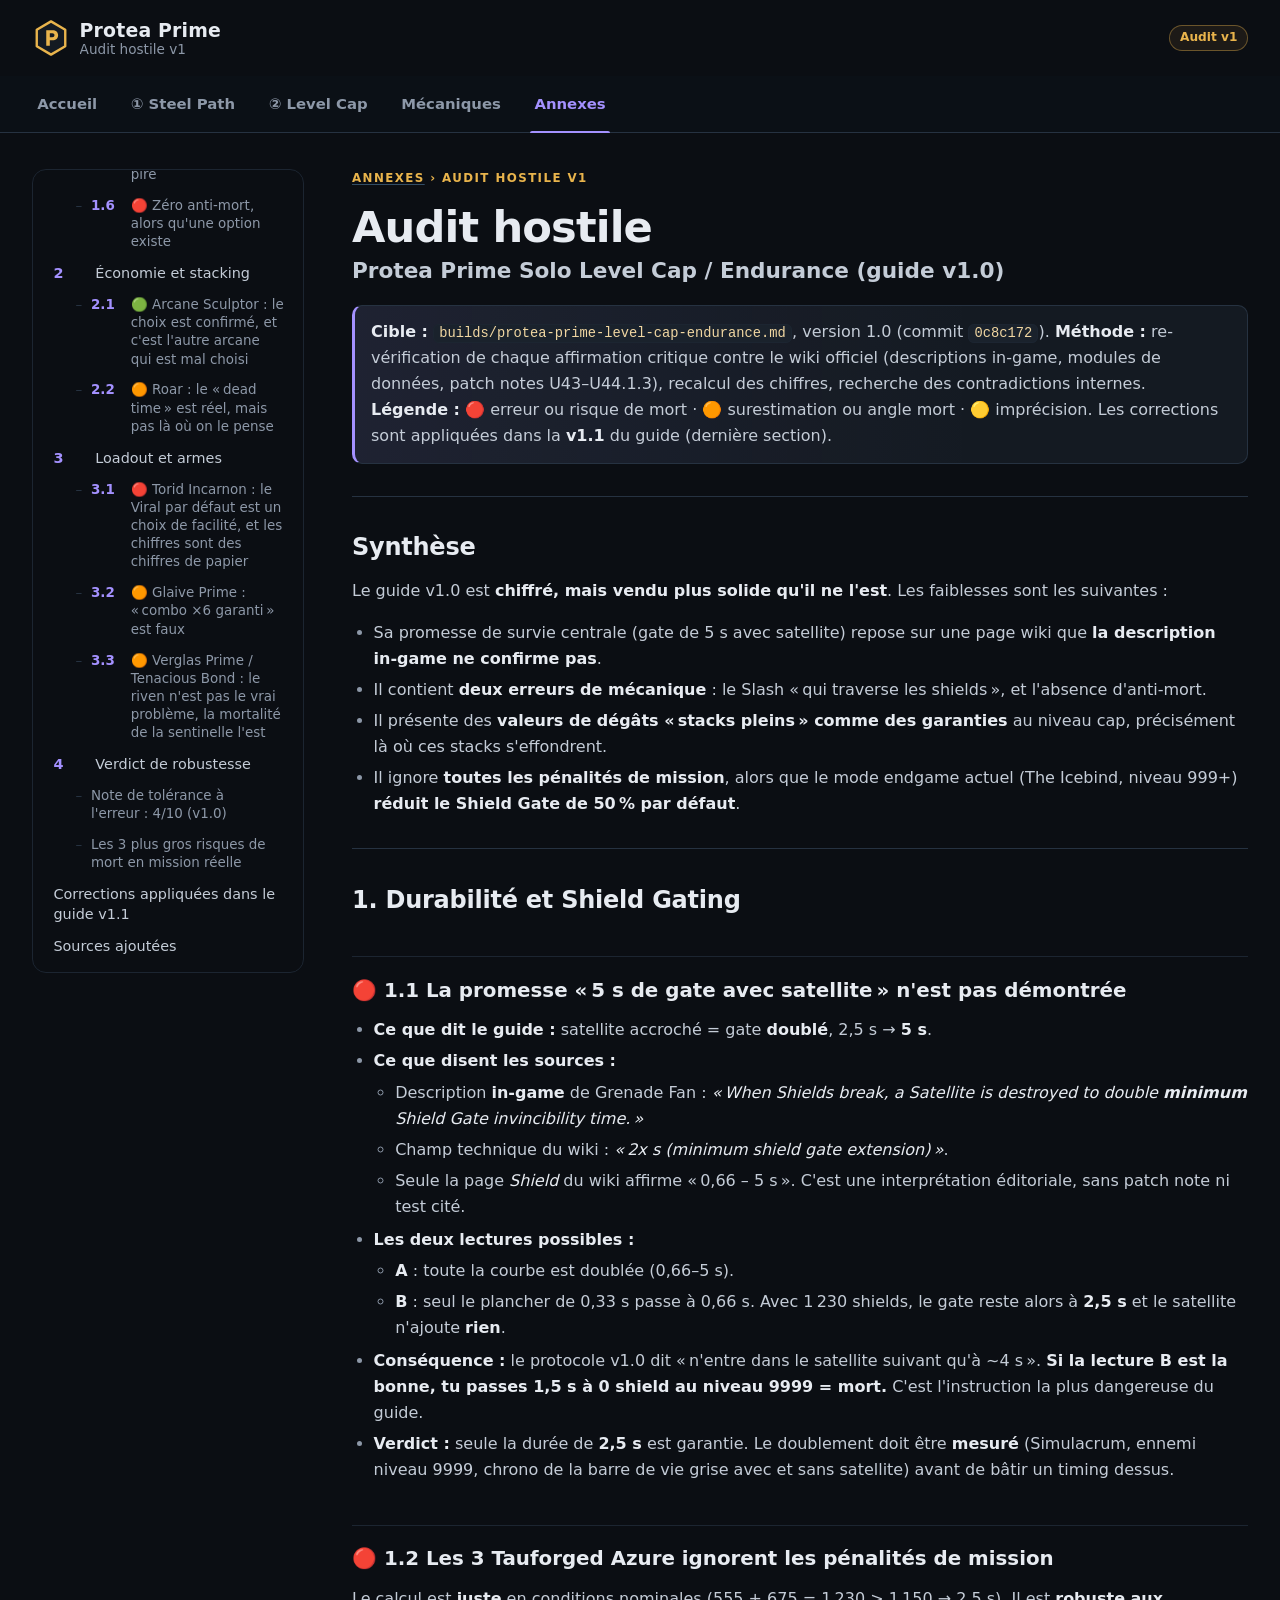
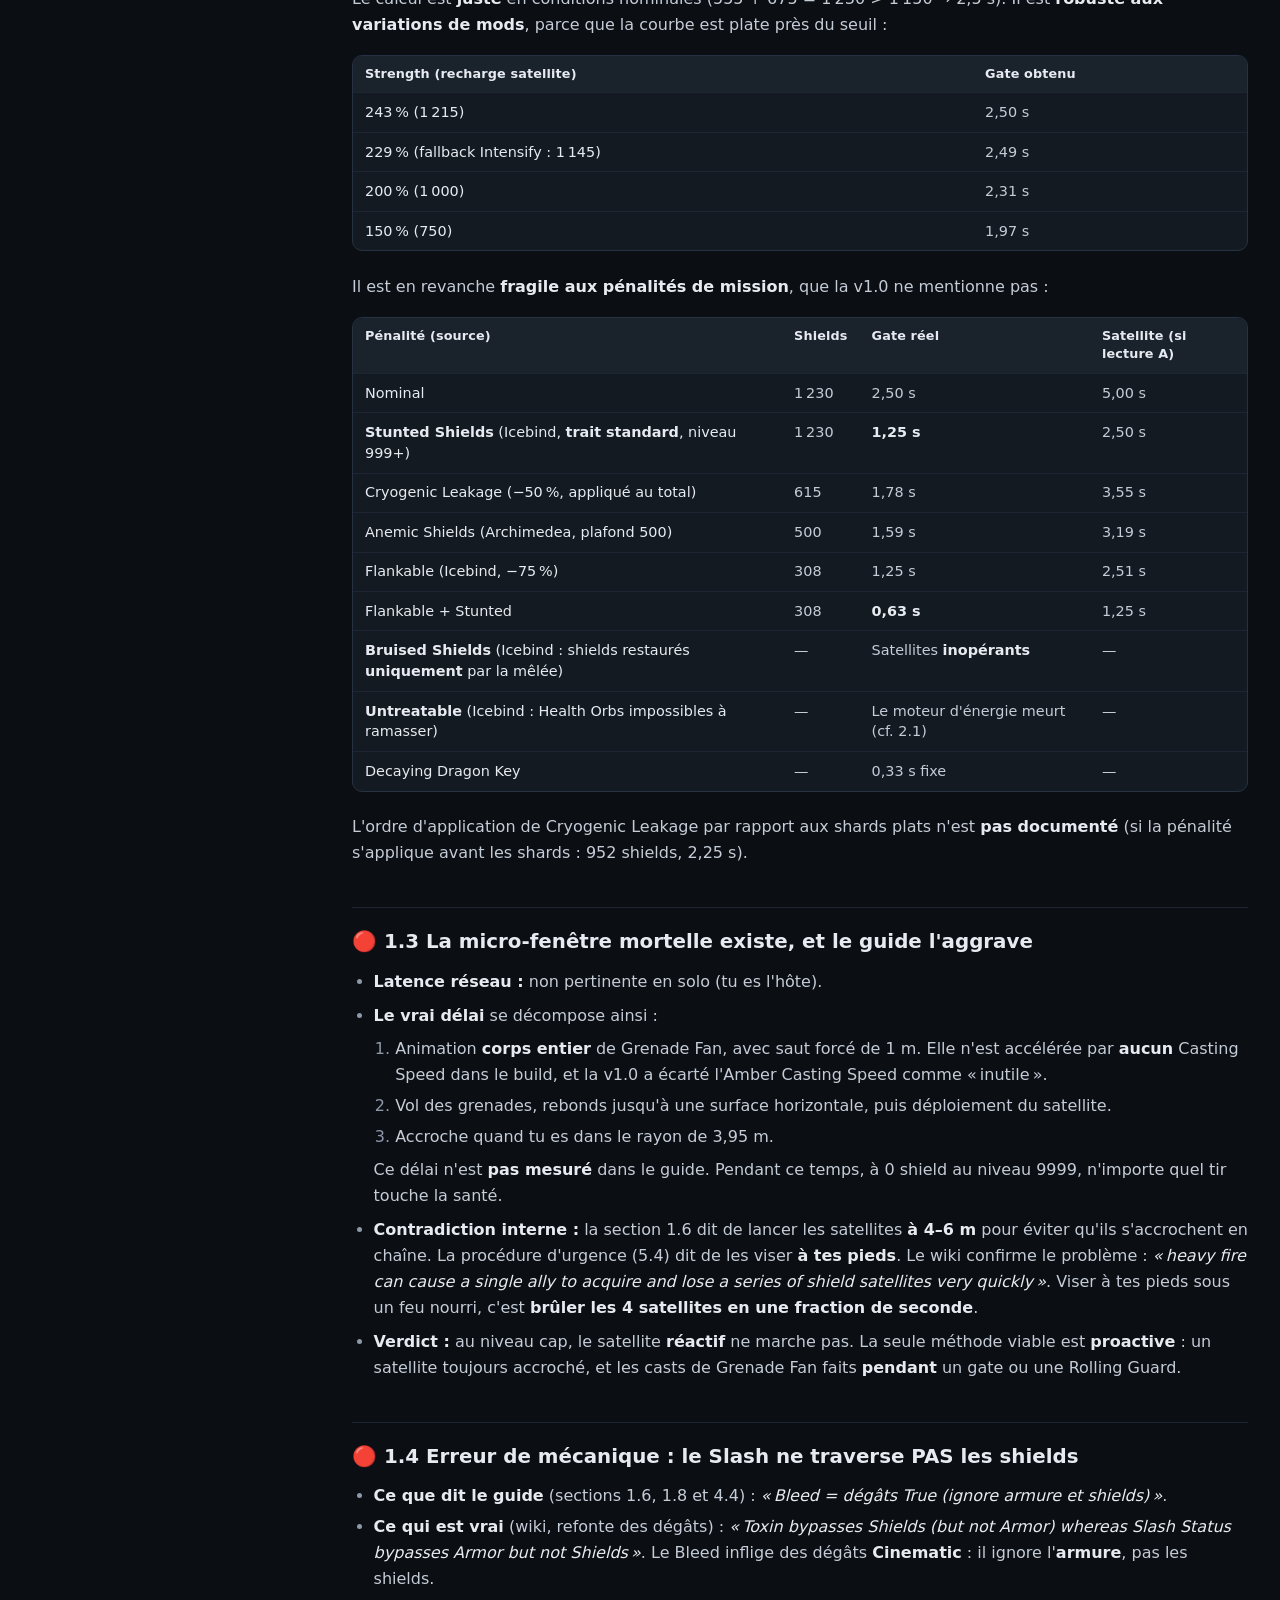
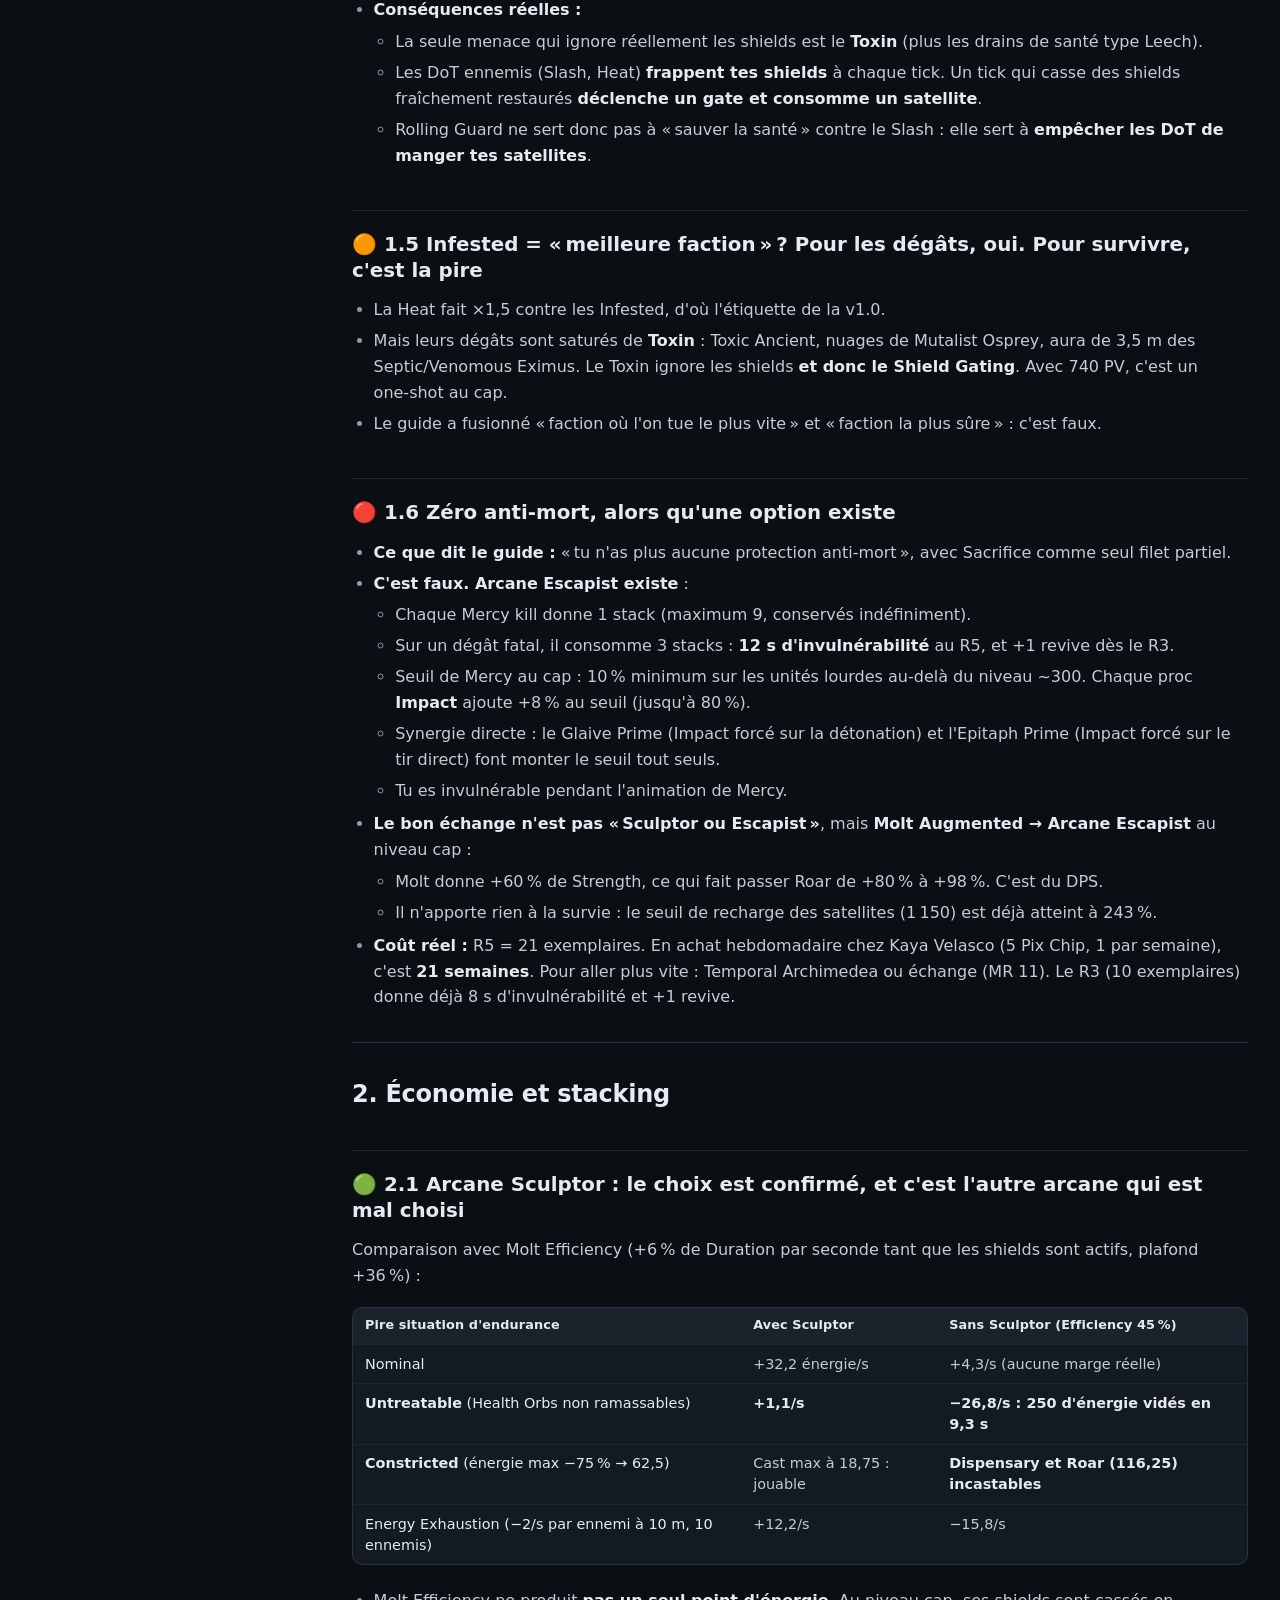
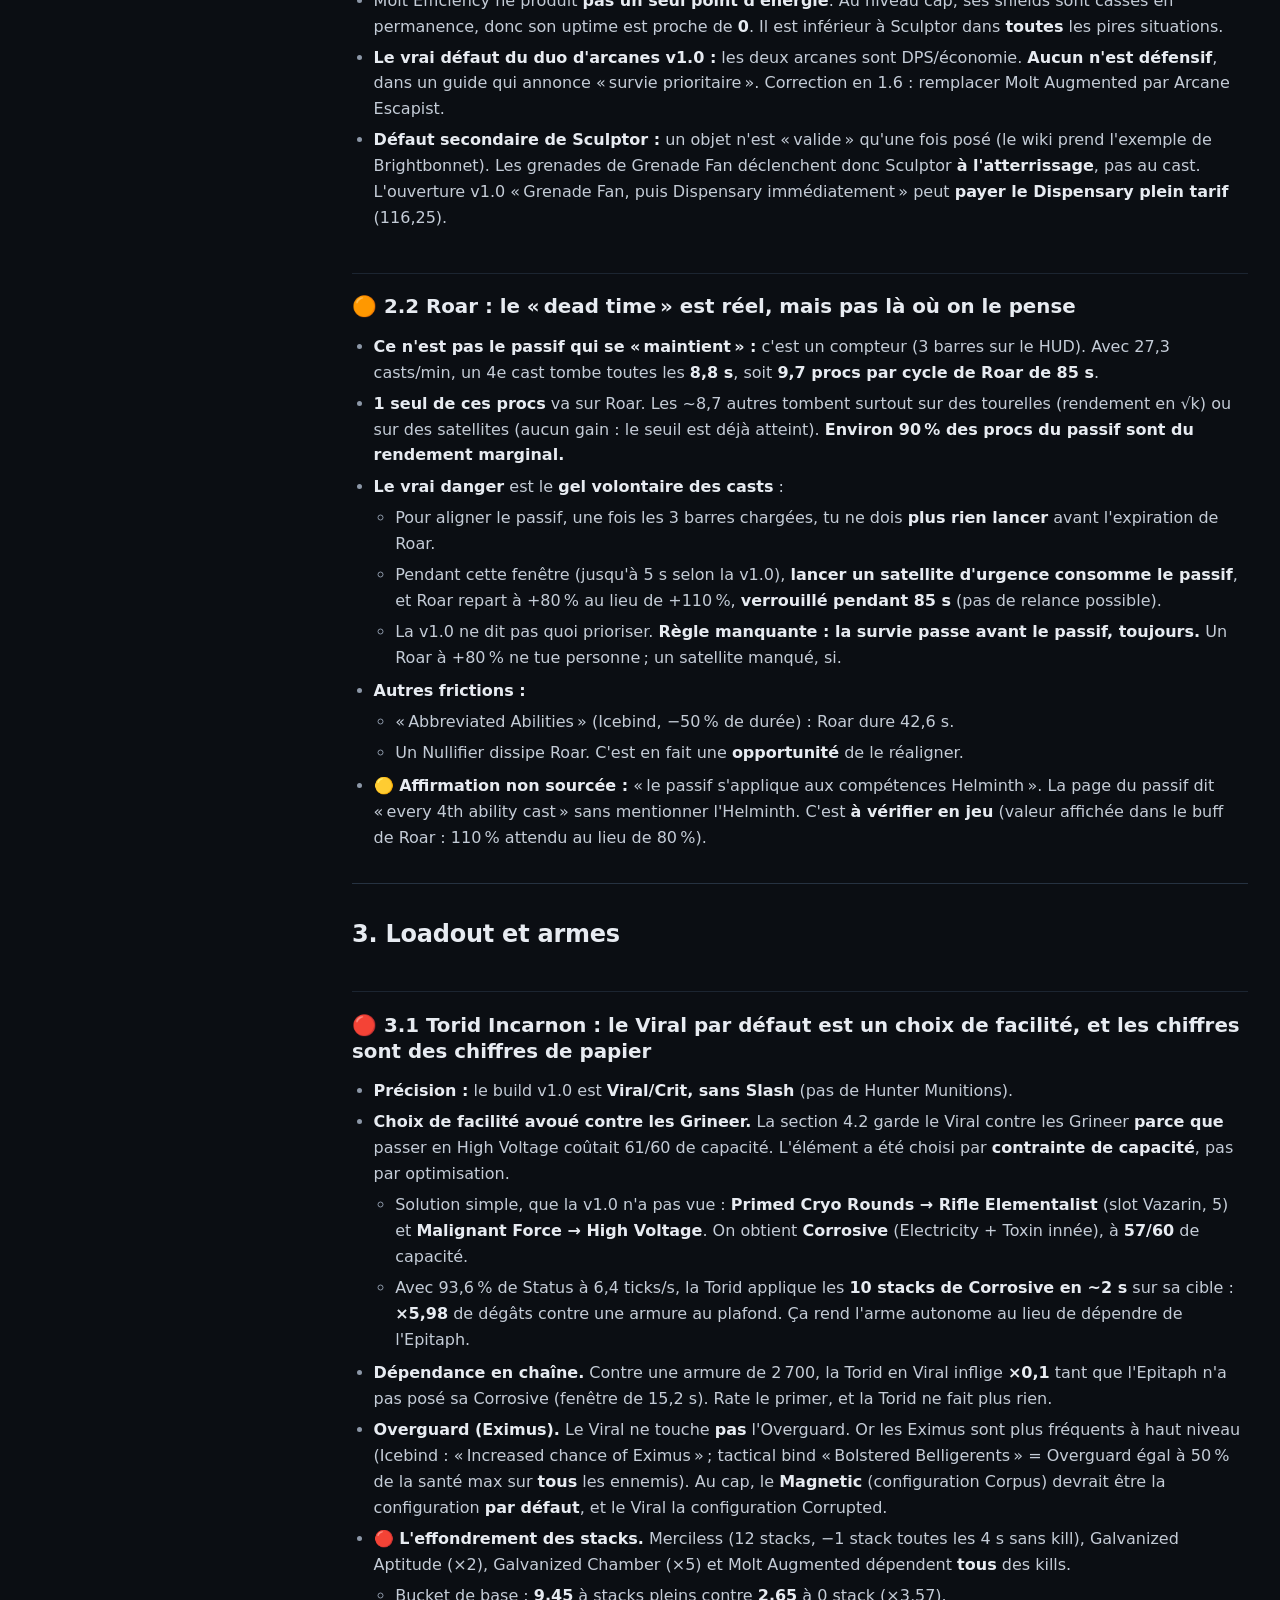
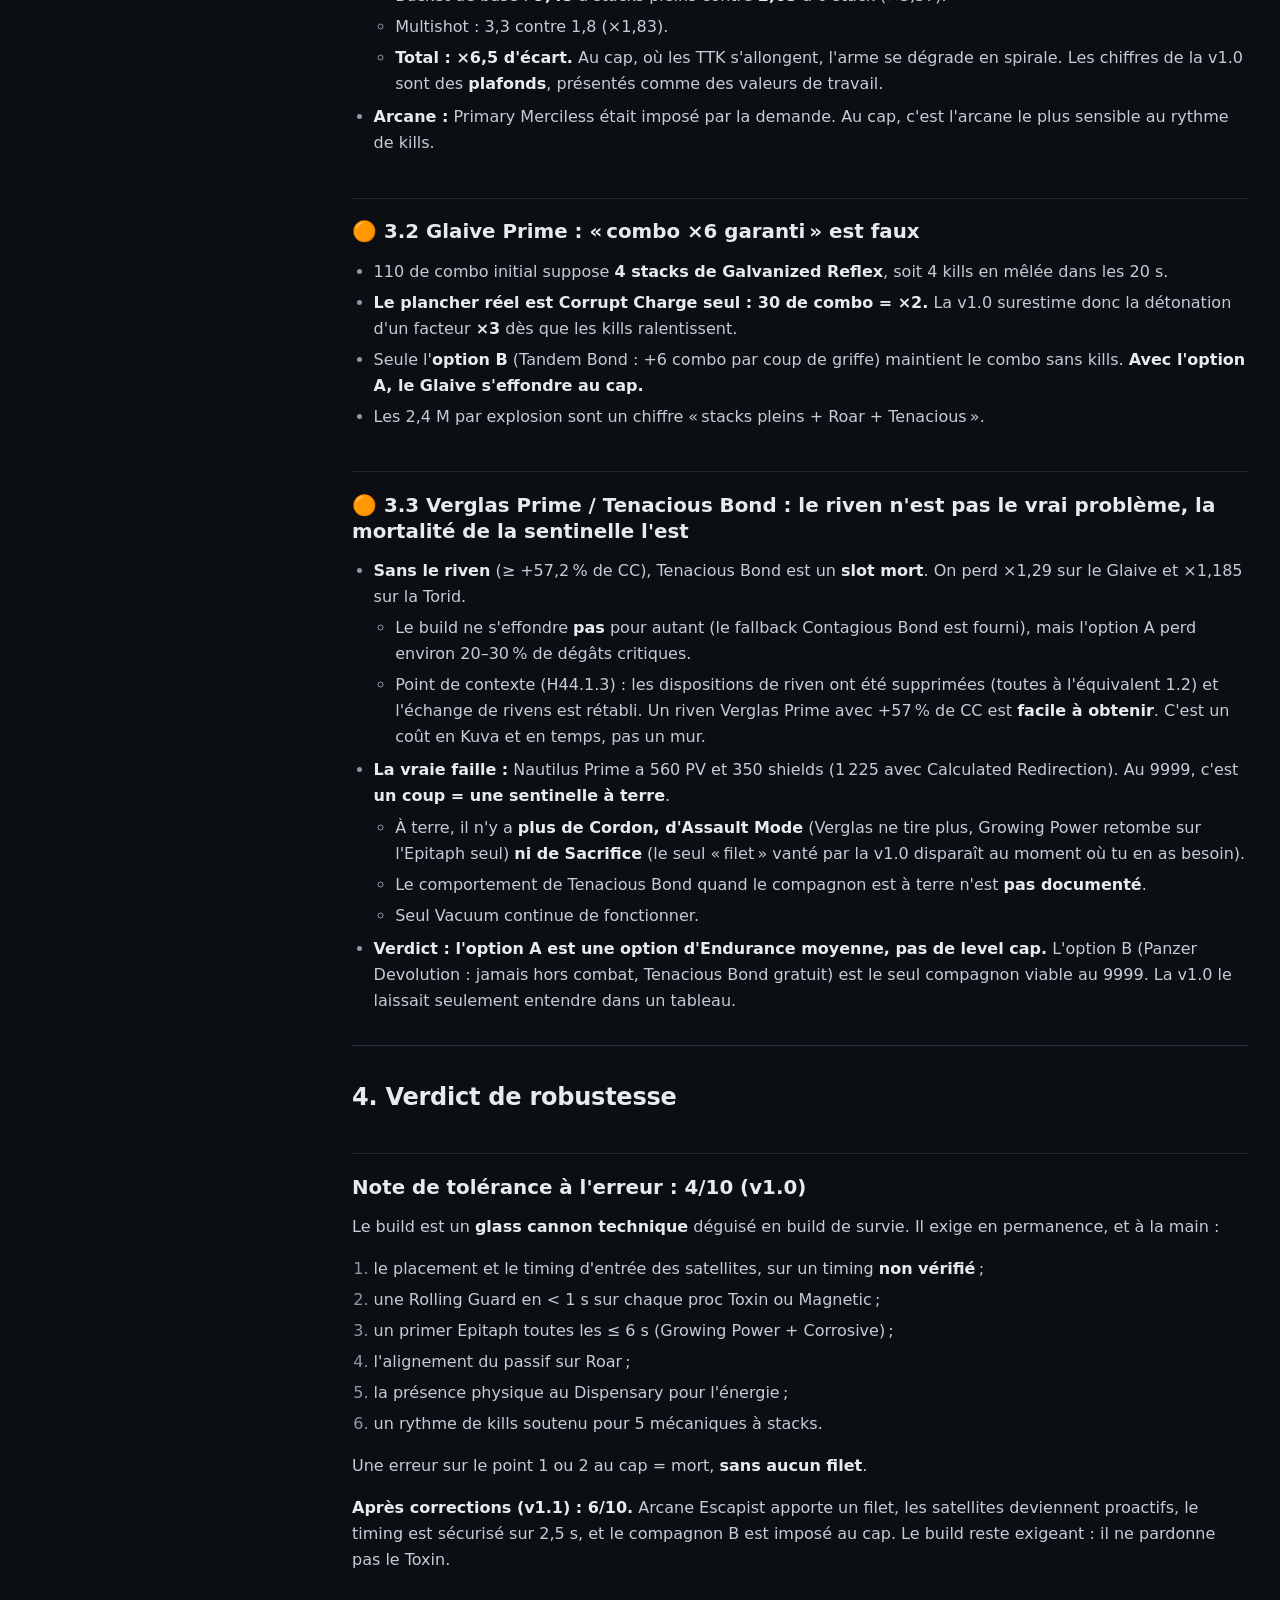
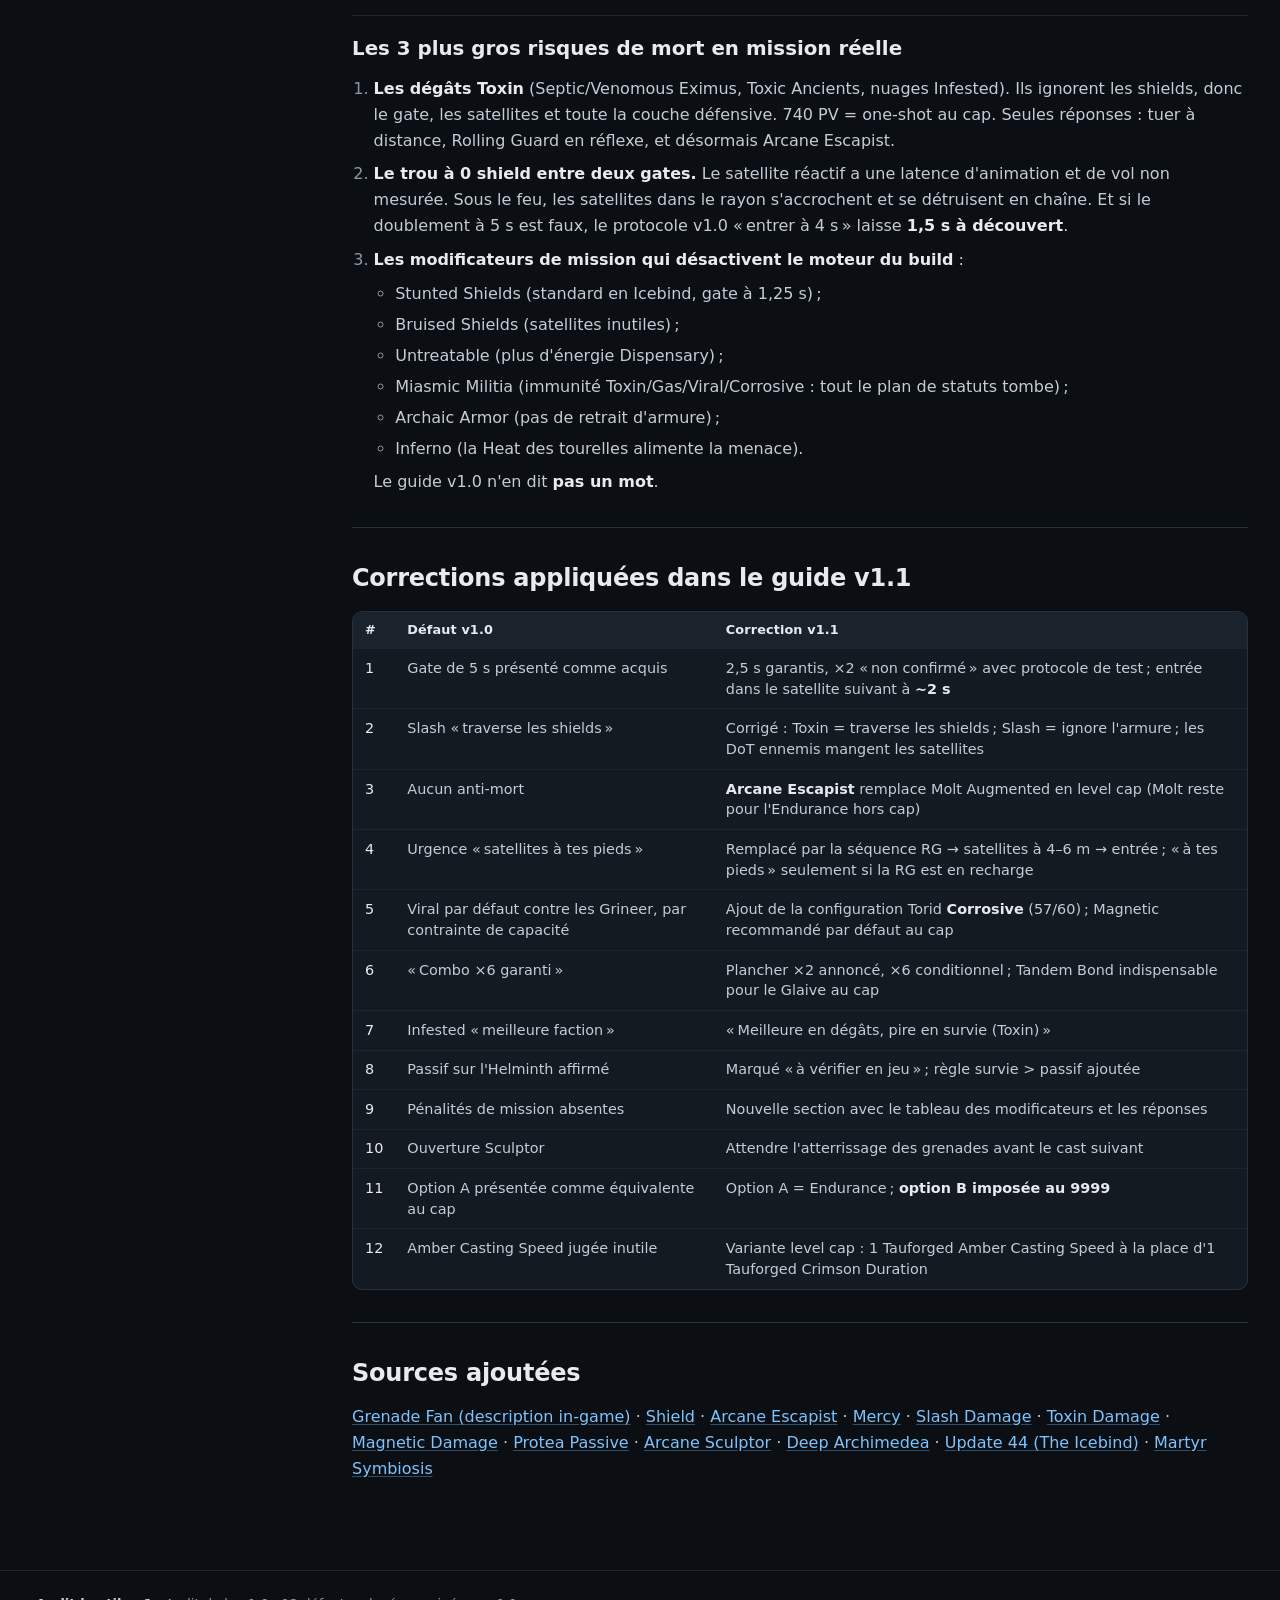
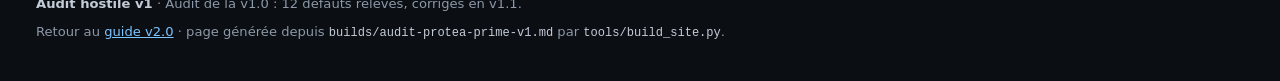
==== commit 087bc51c: "Rework the Protea Prime guide into two configs (v2.0) and restructure the site Guide v2.0, based on " ====
--- a/docs/audit-v1.html
+++ b/docs/audit-v1.html
@@ -11,53 +11,53 @@
 <meta property="og:title" content="Audit hostile v1 · Protea Prime">
 <meta property="og:description" content="Audit de la v1.0 : 12 défauts relevés, corrigés en v1.1.">
 <link rel="icon" href="assets/icon.svg" type="image/svg+xml">
-<link rel="stylesheet" href="assets/style.css?v=ff893343bd">
+<link rel="stylesheet" href="assets/style.css?v=e5adb52177">
 <script>document.documentElement.classList.add("js")</script>
-<script src="assets/app.js?v=4630ae5505" defer></script>
+<script src="assets/app.js?v=c859760478" defer></script>
 </head>
-<body class="page-audit">
+<body class="page-document">
 <a class="skip-link" href="#main">Aller au contenu</a>
 <header class="site-header"><div class="bar"><a class="brand" href="index.html"><svg class="logo" viewBox="0 0 64 64" aria-hidden="true" focusable="false"><path d="M32 4 56 18v28L32 60 8 46V18z" fill="#141a22" stroke="#e9b44c" stroke-width="4" stroke-linejoin="round"/><path fill="#e9b44c" fill-rule="evenodd" d="M24 45V19h10.5c5.8 0 9.5 3.3 9.5 8.4S40.3 35.8 34.5 35.8H30V45zm6-20.8v6.4h4.1c2.3 0 3.7-1.2 3.7-3.2s-1.4-3.2-3.7-3.2z"/></svg><span class="brand-text"><span class="brand-name">Protea Prime</span><span class="brand-context" data-context>Audit hostile v1</span></span></a><span class="chip chip-version">Audit v1</span><button class="toc-toggle" type="button" aria-expanded="false" hidden><svg class="icon" viewBox="0 0 24 24" aria-hidden="true" focusable="false"><path d="M9 6h11M9 12h11M9 18h11M4.5 6h.01M4.5 12h.01M4.5 18h.01"/></svg><span>Sommaire</span></button></div></header>
-<nav class="tabs" aria-label="Sections du guide"><div class="tabs-inner"><a class="tab" href="index.html#accueil" data-accent="home"><span class="tab-ico"><svg class="icon" viewBox="0 0 24 24" aria-hidden="true" focusable="false"><path d="M4 10.5 12 4l8 6.5V20h-5.5v-5.5h-5V20H4z"/></svg></span><span class="tab-short">Accueil</span><span class="tab-long">Accueil</span></a><a class="tab" href="index.html#bloc-1" data-accent="c1"><span class="tab-ico"><span class="tab-mark">1</span></span><span class="tab-short">Socle</span><span class="tab-long">① Socle commun</span></a><a class="tab" href="index.html#bloc-2" data-accent="c2"><span class="tab-ico"><span class="tab-mark">2</span></span><span class="tab-short">Endurance</span><span class="tab-long">② Endurance standard</span></a><a class="tab" href="index.html#bloc-3" data-accent="c3"><span class="tab-ico"><span class="tab-mark">3</span></span><span class="tab-short">Level Cap</span><span class="tab-long">③ Level Cap 9999</span></a><a class="tab is-current" href="index.html#annexes" data-accent="annex"><span class="tab-ico"><svg class="icon" viewBox="0 0 24 24" aria-hidden="true" focusable="false"><path d="M6.5 4H19v13H6.5A2.5 2.5 0 0 0 4 19.5v-13A2.5 2.5 0 0 1 6.5 4z"/><path d="M4 19.5A2.5 2.5 0 0 0 6.5 22H19v-5"/></svg></span><span class="tab-short">Annexes</span><span class="tab-long">Annexes</span></a></div></nav>
+<nav class="tabs" aria-label="Sections du guide"><div class="tabs-inner"><a class="tab" href="index.html#accueil" data-accent="home"><span class="tab-ico"><svg class="icon" viewBox="0 0 24 24" aria-hidden="true" focusable="false"><path d="M4 10.5 12 4l8 6.5V20h-5.5v-5.5h-5V20H4z"/></svg></span><span class="tab-short">Accueil</span><span class="tab-long">Accueil</span></a><a class="tab" href="index.html#steel-path" data-accent="sp"><span class="tab-ico"><span class="tab-mark">1</span></span><span class="tab-short">Steel Path</span><span class="tab-long">① Steel Path</span></a><a class="tab" href="index.html#level-cap" data-accent="lc"><span class="tab-ico"><span class="tab-mark">2</span></span><span class="tab-short">Level Cap</span><span class="tab-long">② Level Cap</span></a><a class="tab" href="index.html#mecaniques" data-accent="mech"><span class="tab-ico"><svg class="icon" viewBox="0 0 24 24" aria-hidden="true" focusable="false"><path d="M10.6 5.14L10.73 2.38A9.7 9.7 0 0 1 13.27 2.38L13.4 5.14A7 7 0 0 1 15.86 6.16L17.9 4.3A9.7 9.7 0 0 1 19.7 6.1L17.84 8.14A7 7 0 0 1 18.86 10.6L21.62 10.73A9.7 9.7 0 0 1 21.62 13.27L18.86 13.4A7 7 0 0 1 17.84 15.86L19.7 17.9A9.7 9.7 0 0 1 17.9 19.7L15.86 17.84A7 7 0 0 1 13.4 18.86L13.27 21.62A9.7 9.7 0 0 1 10.73 21.62L10.6 18.86A7 7 0 0 1 8.14 17.84L6.1 19.7A9.7 9.7 0 0 1 4.3 17.9L6.16 15.86A7 7 0 0 1 5.14 13.4L2.38 13.27A9.7 9.7 0 0 1 2.38 10.73L5.14 10.6A7 7 0 0 1 6.16 8.14L4.3 6.1A9.7 9.7 0 0 1 6.1 4.3L8.14 6.16A7 7 0 0 1 10.6 5.14Z"/><circle cx="12" cy="12" r="3"/></svg></span><span class="tab-short">Mécaniques</span><span class="tab-long">Mécaniques</span></a><a class="tab is-current" href="index.html#annexes" data-accent="annex"><span class="tab-ico"><svg class="icon" viewBox="0 0 24 24" aria-hidden="true" focusable="false"><path d="M6.5 4H19v13H6.5A2.5 2.5 0 0 0 4 19.5v-13A2.5 2.5 0 0 1 6.5 4z"/><path d="M4 19.5A2.5 2.5 0 0 0 6.5 22H19v-5"/></svg></span><span class="tab-short">Annexes</span><span class="tab-long">Annexes</span></a></div></nav>
 <main id="main" tabindex="-1">
-<section class="panel accent-annex has-toc" id="audit" data-label="Audit hostile v1"><div class="panel-inner"><nav class="toc" id="toc-audit" aria-label="Sommaire : Audit hostile v1"><div class="toc-head"><span class="toc-title">Sommaire</span><button class="toc-close" type="button" aria-label="Fermer le sommaire"><svg class="icon" viewBox="0 0 24 24" aria-hidden="true" focusable="false"><path d="M6 6l12 12M18 6 6 18"/></svg></button></div><ol class="toc-list"><li><a href="#synthese"><span class="toc-text">Synthèse</span></a></li><li><a href="#s1"><span class="toc-num">1</span><span class="toc-text">Durabilité et Shield Gating</span></a><ol class="toc-sub"><li><a href="#s1-1"><span class="toc-num">1.1</span><span class="toc-text">🔴 La promesse « 5 s de gate avec satellite » n&#x27;est pas démontrée</span></a></li><li><a href="#s1-2"><span class="toc-num">1.2</span><span class="toc-text">🔴 Les 3 Tauforged Azure ignorent les pénalités de mission</span></a></li><li><a href="#s1-3"><span class="toc-num">1.3</span><span class="toc-text">🔴 La micro‑fenêtre mortelle existe, et le guide l&#x27;aggrave</span></a></li><li><a href="#s1-4"><span class="toc-num">1.4</span><span class="toc-text">🔴 Erreur de mécanique : le Slash ne traverse PAS les shields</span></a></li><li><a href="#s1-5"><span class="toc-num">1.5</span><span class="toc-text">🟠 Infested = « meilleure faction » ? Pour les dégâts, oui. Pour survivre, c&#x27;est la pire</span></a></li><li><a href="#s1-6"><span class="toc-num">1.6</span><span class="toc-text">🔴 Zéro anti‑mort, alors qu&#x27;une option existe</span></a></li></ol></li><li><a href="#s2"><span class="toc-num">2</span><span class="toc-text">Économie et stacking</span></a><ol class="toc-sub"><li><a href="#s2-1"><span class="toc-num">2.1</span><span class="toc-text">🟢 Arcane Sculptor : le choix est confirmé, et c&#x27;est l&#x27;autre arcane qui est mal choisi</span></a></li><li><a href="#s2-2"><span class="toc-num">2.2</span><span class="toc-text">🟠 Roar : le « dead time » est réel, mais pas là où on le pense</span></a></li></ol></li><li><a href="#s3"><span class="toc-num">3</span><span class="toc-text">Loadout et armes</span></a><ol class="toc-sub"><li><a href="#s3-1"><span class="toc-num">3.1</span><span class="toc-text">🔴 Torid Incarnon : le Viral par défaut est un choix de facilité, et les chiffres sont des chiffres de papier</span></a></li><li><a href="#s3-2"><span class="toc-num">3.2</span><span class="toc-text">🟠 Glaive Prime : « combo ×6 garanti » est faux</span></a></li><li><a href="#s3-3"><span class="toc-num">3.3</span><span class="toc-text">🟠 Verglas Prime / Tenacious Bond : le riven n&#x27;est pas le vrai problème, la mortalité de la sentinelle l&#x27;est</span></a></li></ol></li><li><a href="#s4"><span class="toc-num">4</span><span class="toc-text">Verdict de robustesse</span></a><ol class="toc-sub"><li><a href="#note-de-tolerance-a-l-erreur-4-10"><span class="toc-text">Note de tolérance à l&#x27;erreur : 4/10 (v1.0)</span></a></li><li><a href="#les-3-plus-gros-risques-de-mort-en-mission"><span class="toc-text">Les 3 plus gros risques de mort en mission réelle</span></a></li></ol></li><li><a href="#corrections-appliquees-dans-le-guide-v1-1"><span class="toc-text">Corrections appliquées dans le guide v1.1</span></a></li><li><a href="#sources-ajoutees"><span class="toc-text">Sources ajoutées</span></a></li></ol></nav><article class="prose"><header class="hero"><p class="hero-kicker"><a href="index.html#annexes">Annexes</a> › Audit hostile v1</p><h1>Audit hostile<span class="sub">Protea Prime Solo Level Cap / Endurance (guide v1.0)</span></h1></header><blockquote class="callout">
-<p><strong>Cible :</strong> <code>builds/protea-prime-level-cap-endurance.md</code>, version 1.0 (commit <code>0c8c172</code>).
-<strong>Méthode :</strong> re-vérification de chaque affirmation critique contre le wiki officiel (descriptions in‑game, modules de données, patch notes U43–U44.1.3), recalcul des chiffres, recherche des contradictions internes.
-<strong>Légende :</strong> 🔴 erreur ou risque de mort · 🟠 surestimation ou angle mort · 🟡 imprécision.
+<section class="panel accent-annex has-toc" id="document" data-label="Audit hostile v1"><div class="panel-inner"><nav class="toc" id="toc-document" aria-label="Sommaire : Audit hostile v1"><div class="toc-head"><span class="toc-title">Sommaire</span><button class="toc-close" type="button" aria-label="Fermer le sommaire"><svg class="icon" viewBox="0 0 24 24" aria-hidden="true" focusable="false"><path d="M6 6l12 12M18 6 6 18"/></svg></button></div><ol class="toc-list"><li><a href="#synthese"><span class="toc-text">Synthèse</span></a></li><li><a href="#s1"><span class="toc-num">1</span><span class="toc-text">Durabilité et Shield Gating</span></a><ol class="toc-sub"><li><a href="#s1-1"><span class="toc-num">1.1</span><span class="toc-text">🔴 La promesse « 5 s de gate avec satellite » n&#x27;est pas démontrée</span></a></li><li><a href="#s1-2"><span class="toc-num">1.2</span><span class="toc-text">🔴 Les 3 Tauforged Azure ignorent les pénalités de mission</span></a></li><li><a href="#s1-3"><span class="toc-num">1.3</span><span class="toc-text">🔴 La micro‑fenêtre mortelle existe, et le guide l&#x27;aggrave</span></a></li><li><a href="#s1-4"><span class="toc-num">1.4</span><span class="toc-text">🔴 Erreur de mécanique : le Slash ne traverse PAS les shields</span></a></li><li><a href="#s1-5"><span class="toc-num">1.5</span><span class="toc-text">🟠 Infested = « meilleure faction » ? Pour les dégâts, oui. Pour survivre, c&#x27;est la pire</span></a></li><li><a href="#s1-6"><span class="toc-num">1.6</span><span class="toc-text">🔴 Zéro anti‑mort, alors qu&#x27;une option existe</span></a></li></ol></li><li><a href="#s2"><span class="toc-num">2</span><span class="toc-text">Économie et stacking</span></a><ol class="toc-sub"><li><a href="#s2-1"><span class="toc-num">2.1</span><span class="toc-text">🟢 Arcane Sculptor : le choix est confirmé, et c&#x27;est l&#x27;autre arcane qui est mal choisi</span></a></li><li><a href="#s2-2"><span class="toc-num">2.2</span><span class="toc-text">🟠 Roar : le « dead time » est réel, mais pas là où on le pense</span></a></li></ol></li><li><a href="#s3"><span class="toc-num">3</span><span class="toc-text">Loadout et armes</span></a><ol class="toc-sub"><li><a href="#s3-1"><span class="toc-num">3.1</span><span class="toc-text">🔴 Torid Incarnon : le Viral par défaut est un choix de facilité, et les chiffres sont des chiffres de papier</span></a></li><li><a href="#s3-2"><span class="toc-num">3.2</span><span class="toc-text">🟠 Glaive Prime : « combo ×6 garanti » est faux</span></a></li><li><a href="#s3-3"><span class="toc-num">3.3</span><span class="toc-text">🟠 Verglas Prime / Tenacious Bond : le riven n&#x27;est pas le vrai problème, la mortalité de la sentinelle l&#x27;est</span></a></li></ol></li><li><a href="#s4"><span class="toc-num">4</span><span class="toc-text">Verdict de robustesse</span></a><ol class="toc-sub"><li><a href="#note-de-tolerance-a-l-erreur-4-10"><span class="toc-text">Note de tolérance à l&#x27;erreur : 4/10 (v1.0)</span></a></li><li><a href="#les-3-plus-gros-risques-de-mort-en-mission"><span class="toc-text">Les 3 plus gros risques de mort en mission réelle</span></a></li></ol></li><li><a href="#corrections-appliquees-dans-le-guide-v1-1"><span class="toc-text">Corrections appliquées dans le guide v1.1</span></a></li><li><a href="#sources-ajoutees"><span class="toc-text">Sources ajoutées</span></a></li></ol></nav><article class="prose"><header class="hero"><p class="hero-kicker"><a href="index.html#annexes">Annexes</a> › Audit hostile v1</p><h1>Audit hostile<span class="sub">Protea Prime Solo Level Cap / Endurance (guide v1.0)</span></h1></header><blockquote class="callout">
+<p><strong>Cible :</strong> <code>builds/protea-prime-level-cap-endurance.md</code>, version 1.0 (commit <code>0c8c172</code>).
+<strong>Méthode :</strong> re-vérification de chaque affirmation critique contre le wiki officiel (descriptions in‑game, modules de données, patch notes U43–U44.1.3), recalcul des chiffres, recherche des contradictions internes.
+<strong>Légende :</strong> 🔴 erreur ou risque de mort · 🟠 surestimation ou angle mort · 🟡 imprécision.
 Les corrections sont appliquées dans la <strong>v1.1</strong> du guide (dernière section).</p>
 </blockquote>
 <hr />
 <h2 id="synthese">Synthèse<a class="h-anchor" href="#synthese" aria-hidden="true" tabindex="-1">#</a></h2>
-<p>Le guide v1.0 est <strong>chiffré, mais vendu plus solide qu'il ne l'est</strong>. Les faiblesses sont les suivantes :</p>
+<p>Le guide v1.0 est <strong>chiffré, mais vendu plus solide qu'il ne l'est</strong>. Les faiblesses sont les suivantes :</p>
 <ul>
 <li>Sa promesse de survie centrale (gate de 5 s avec satellite) repose sur une page wiki que <strong>la description in‑game ne confirme pas</strong>.</li>
-<li>Il contient <strong>deux erreurs de mécanique</strong> : le Slash « qui traverse les shields », et l'absence d'anti‑mort.</li>
-<li>Il présente des <strong>valeurs de dégâts « stacks pleins » comme des garanties</strong> au niveau cap, précisément là où ces stacks s'effondrent.</li>
-<li>Il ignore <strong>toutes les pénalités de mission</strong>, alors que le mode endgame actuel (The Icebind, niveau 999+) <strong>réduit le Shield Gate de 50 % par défaut</strong>.</li>
+<li>Il contient <strong>deux erreurs de mécanique</strong> : le Slash « qui traverse les shields », et l'absence d'anti‑mort.</li>
+<li>Il présente des <strong>valeurs de dégâts « stacks pleins » comme des garanties</strong> au niveau cap, précisément là où ces stacks s'effondrent.</li>
+<li>Il ignore <strong>toutes les pénalités de mission</strong>, alors que le mode endgame actuel (The Icebind, niveau 999+) <strong>réduit le Shield Gate de 50 % par défaut</strong>.</li>
 </ul>
 <hr />
 <h2 id="s1">1. Durabilité et Shield Gating<a class="h-anchor" href="#s1" aria-hidden="true" tabindex="-1">#</a></h2>
-<h3 id="s1-1">🔴 1.1 La promesse « 5 s de gate avec satellite » n'est pas démontrée<a class="h-anchor" href="#s1-1" aria-hidden="true" tabindex="-1">#</a></h3>
-<ul>
-<li><strong>Ce que dit le guide :</strong> satellite accroché = gate <strong>doublé</strong>, 2,5 s → <strong>5 s</strong>.</li>
-<li><strong>Ce que disent les sources :</strong>
-<ul>
-<li>Description <strong>in‑game</strong> de Grenade Fan : <em>« When Shields break, a Satellite is destroyed to double <strong>minimum</strong> Shield Gate invincibility time. »</em></li>
-<li>Champ technique du wiki : <em>« 2x s (minimum shield gate extension) »</em>.</li>
-<li>Seule la page <em>Shield</em> du wiki affirme « 0,66 – 5 s ». C'est une interprétation éditoriale, sans patch note ni test cité.</li>
-</ul>
-</li>
-<li><strong>Les deux lectures possibles :</strong>
-<ul>
-<li><strong>A</strong> : toute la courbe est doublée (0,66–5 s).</li>
-<li><strong>B</strong> : seul le plancher de 0,33 s passe à 0,66 s. Avec 1 230 shields, le gate reste alors à <strong>2,5 s</strong> et le satellite n'ajoute <strong>rien</strong>.</li>
-</ul>
-</li>
-<li><strong>Conséquence :</strong> le protocole v1.0 dit « n'entre dans le satellite suivant qu'à ~4 s ». <strong>Si la lecture B est la bonne, tu passes 1,5 s à 0 shield au niveau 9999 = mort.</strong> C'est l'instruction la plus dangereuse du guide.</li>
-<li><strong>Verdict :</strong> seule la durée de <strong>2,5 s</strong> est garantie. Le doublement doit être <strong>mesuré</strong> (Simulacrum, ennemi niveau 9999, chrono de la barre de vie grise avec et sans satellite) avant de bâtir un timing dessus.</li>
+<h3 id="s1-1">🔴 1.1 La promesse « 5 s de gate avec satellite » n'est pas démontrée<a class="h-anchor" href="#s1-1" aria-hidden="true" tabindex="-1">#</a></h3>
+<ul>
+<li><strong>Ce que dit le guide :</strong> satellite accroché = gate <strong>doublé</strong>, 2,5 s → <strong>5 s</strong>.</li>
+<li><strong>Ce que disent les sources :</strong>
+<ul>
+<li>Description <strong>in‑game</strong> de Grenade Fan : <em>« When Shields break, a Satellite is destroyed to double <strong>minimum</strong> Shield Gate invincibility time. »</em></li>
+<li>Champ technique du wiki : <em>« 2x s (minimum shield gate extension) »</em>.</li>
+<li>Seule la page <em>Shield</em> du wiki affirme « 0,66 – 5 s ». C'est une interprétation éditoriale, sans patch note ni test cité.</li>
+</ul>
+</li>
+<li><strong>Les deux lectures possibles :</strong>
+<ul>
+<li><strong>A</strong> : toute la courbe est doublée (0,66–5 s).</li>
+<li><strong>B</strong> : seul le plancher de 0,33 s passe à 0,66 s. Avec 1 230 shields, le gate reste alors à <strong>2,5 s</strong> et le satellite n'ajoute <strong>rien</strong>.</li>
+</ul>
+</li>
+<li><strong>Conséquence :</strong> le protocole v1.0 dit « n'entre dans le satellite suivant qu'à ~4 s ». <strong>Si la lecture B est la bonne, tu passes 1,5 s à 0 shield au niveau 9999 = mort.</strong> C'est l'instruction la plus dangereuse du guide.</li>
+<li><strong>Verdict :</strong> seule la durée de <strong>2,5 s</strong> est garantie. Le doublement doit être <strong>mesuré</strong> (Simulacrum, ennemi niveau 9999, chrono de la barre de vie grise avec et sans satellite) avant de bâtir un timing dessus.</li>
 </ul>
 <h3 id="s1-2">🔴 1.2 Les 3 Tauforged Azure ignorent les pénalités de mission<a class="h-anchor" href="#s1-2" aria-hidden="true" tabindex="-1">#</a></h3>
-<p>Le calcul est <strong>juste</strong> en conditions nominales (555 + 675 = 1 230 &gt; 1 150 → 2,5 s). Il est <strong>robuste aux variations de mods</strong>, parce que la courbe est plate près du seuil :</p>
+<p>Le calcul est <strong>juste</strong> en conditions nominales (555 + 675 = 1 230 &gt; 1 150 → 2,5 s). Il est <strong>robuste aux variations de mods</strong>, parce que la courbe est plate près du seuil :</p>
 <div class="table-wrap"><table>
 <thead>
 <tr>
@@ -67,24 +67,24 @@
 </thead>
 <tbody>
 <tr>
-<td data-label="Strength (recharge satellite)">243 % (1 215)</td>
+<td data-label="Strength (recharge satellite)">243 % (1 215)</td>
 <td data-label="Gate obtenu" class="nw">2,50 s</td>
 </tr>
 <tr>
-<td data-label="Strength (recharge satellite)">229 % (fallback Intensify : 1 145)</td>
+<td data-label="Strength (recharge satellite)">229 % (fallback Intensify : 1 145)</td>
 <td data-label="Gate obtenu" class="nw">2,49 s</td>
 </tr>
 <tr>
-<td data-label="Strength (recharge satellite)">200 % (1 000)</td>
+<td data-label="Strength (recharge satellite)">200 % (1 000)</td>
 <td data-label="Gate obtenu" class="nw">2,31 s</td>
 </tr>
 <tr>
-<td data-label="Strength (recharge satellite)">150 % (750)</td>
+<td data-label="Strength (recharge satellite)">150 % (750)</td>
 <td data-label="Gate obtenu" class="nw">1,97 s</td>
 </tr>
 </tbody>
 </table></div>
-<p>Il est en revanche <strong>fragile aux pénalités de mission</strong>, que la v1.0 ne mentionne pas :</p>
+<p>Il est en revanche <strong>fragile aux pénalités de mission</strong>, que la v1.0 ne mentionne pas :</p>
 <div class="table-wrap"><table>
 <thead>
 <tr>
@@ -97,18 +97,18 @@
 <tbody>
 <tr>
 <td data-label="Pénalité (source)">Nominal</td>
-<td data-label="Shields" class="nw">1 230</td>
+<td data-label="Shields" class="nw">1 230</td>
 <td data-label="Gate réel">2,50 s</td>
 <td data-label="Satellite (si lecture A)">5,00 s</td>
 </tr>
 <tr>
 <td data-label="Pénalité (source)"><strong>Stunted Shields</strong> (Icebind, <strong>trait standard</strong>, niveau 999+)</td>
-<td data-label="Shields" class="nw">1 230</td>
+<td data-label="Shields" class="nw">1 230</td>
 <td data-label="Gate réel"><strong>1,25 s</strong></td>
 <td data-label="Satellite (si lecture A)">2,50 s</td>
 </tr>
 <tr>
-<td data-label="Pénalité (source)">Cryogenic Leakage (−50 %, appliqué au total)</td>
+<td data-label="Pénalité (source)">Cryogenic Leakage (−50 %, appliqué au total)</td>
 <td data-label="Shields" class="nw">615</td>
 <td data-label="Gate réel">1,78 s</td>
 <td data-label="Satellite (si lecture A)">3,55 s</td>
@@ -120,7 +120,7 @@
 <td data-label="Satellite (si lecture A)">3,19 s</td>
 </tr>
 <tr>
-<td data-label="Pénalité (source)">Flankable (Icebind, −75 %)</td>
+<td data-label="Pénalité (source)">Flankable (Icebind, −75 %)</td>
 <td data-label="Shields" class="nw">308</td>
 <td data-label="Gate réel">1,25 s</td>
 <td data-label="Satellite (si lecture A)">2,51 s</td>
@@ -132,13 +132,13 @@
 <td data-label="Satellite (si lecture A)">1,25 s</td>
 </tr>
 <tr>
-<td data-label="Pénalité (source)"><strong>Bruised Shields</strong> (Icebind : shields restaurés <strong>uniquement</strong> par la mêlée)</td>
+<td data-label="Pénalité (source)"><strong>Bruised Shields</strong> (Icebind : shields restaurés <strong>uniquement</strong> par la mêlée)</td>
 <td data-label="Shields" class="nw">—</td>
 <td data-label="Gate réel">Satellites <strong>inopérants</strong></td>
 <td data-label="Satellite (si lecture A)">—</td>
 </tr>
 <tr>
-<td data-label="Pénalité (source)"><strong>Untreatable</strong> (Icebind : Health Orbs impossibles à ramasser)</td>
+<td data-label="Pénalité (source)"><strong>Untreatable</strong> (Icebind : Health Orbs impossibles à ramasser)</td>
 <td data-label="Shields" class="nw">—</td>
 <td data-label="Gate réel">Le moteur d'énergie meurt (cf. 2.1)</td>
 <td data-label="Satellite (si lecture A)">—</td>
@@ -151,201 +151,201 @@
 </tr>
 </tbody>
 </table></div>
-<p>L'ordre d'application de Cryogenic Leakage par rapport aux shards plats n'est <strong>pas documenté</strong> (si la pénalité s'applique avant les shards : 952 shields, 2,25 s).</p>
+<p>L'ordre d'application de Cryogenic Leakage par rapport aux shards plats n'est <strong>pas documenté</strong> (si la pénalité s'applique avant les shards : 952 shields, 2,25 s).</p>
 <h3 id="s1-3">🔴 1.3 La micro‑fenêtre mortelle existe, et le guide l'aggrave<a class="h-anchor" href="#s1-3" aria-hidden="true" tabindex="-1">#</a></h3>
 <ul>
 <li>
-<p><strong>Latence réseau :</strong> non pertinente en solo (tu es l'hôte).</p>
-</li>
-<li>
-<p><strong>Le vrai délai</strong> se décompose ainsi :</p>
+<p><strong>Latence réseau :</strong> non pertinente en solo (tu es l'hôte).</p>
+</li>
+<li>
+<p><strong>Le vrai délai</strong> se décompose ainsi :</p>
 <ol>
-<li>Animation <strong>corps entier</strong> de Grenade Fan, avec saut forcé de 1 m. Elle n'est accélérée par <strong>aucun</strong> Casting Speed dans le build, et la v1.0 a écarté l'Amber Casting Speed comme « inutile ».</li>
+<li>Animation <strong>corps entier</strong> de Grenade Fan, avec saut forcé de 1 m. Elle n'est accélérée par <strong>aucun</strong> Casting Speed dans le build, et la v1.0 a écarté l'Amber Casting Speed comme « inutile ».</li>
 <li>Vol des grenades, rebonds jusqu'à une surface horizontale, puis déploiement du satellite.</li>
 <li>Accroche quand tu es dans le rayon de 3,95 m.</li>
 </ol>
 <p>Ce délai n'est <strong>pas mesuré</strong> dans le guide. Pendant ce temps, à 0 shield au niveau 9999, n'importe quel tir touche la santé.</p>
 </li>
 <li>
-<p><strong>Contradiction interne :</strong> la section 1.6 dit de lancer les satellites <strong>à 4–6 m</strong> pour éviter qu'ils s'accrochent en chaîne. La procédure d'urgence (5.4) dit de les viser <strong>à tes pieds</strong>. Le wiki confirme le problème : <em>« heavy fire can cause a single ally to acquire and lose a series of shield satellites very quickly »</em>. Viser à tes pieds sous un feu nourri, c'est <strong>brûler les 4 satellites en une fraction de seconde</strong>.</p>
-</li>
-<li>
-<p><strong>Verdict :</strong> au niveau cap, le satellite <strong>réactif</strong> ne marche pas. La seule méthode viable est <strong>proactive</strong> : un satellite toujours accroché, et les casts de Grenade Fan faits <strong>pendant</strong> un gate ou une Rolling Guard.</p>
-</li>
-</ul>
-<h3 id="s1-4">🔴 1.4 Erreur de mécanique : le Slash ne traverse PAS les shields<a class="h-anchor" href="#s1-4" aria-hidden="true" tabindex="-1">#</a></h3>
-<ul>
-<li><strong>Ce que dit le guide</strong> (sections 1.6, 1.8 et 4.4) : <em>« Bleed = dégâts True (ignore armure et shields) »</em>.</li>
-<li><strong>Ce qui est vrai</strong> (wiki, refonte des dégâts) : <em>« Toxin bypasses Shields (but not Armor) whereas Slash Status bypasses Armor but not Shields »</em>. Le Bleed inflige des dégâts <strong>Cinematic</strong> : il ignore l'<strong>armure</strong>, pas les shields.</li>
-<li><strong>Conséquences réelles :</strong>
+<p><strong>Contradiction interne :</strong> la section 1.6 dit de lancer les satellites <strong>à 4–6 m</strong> pour éviter qu'ils s'accrochent en chaîne. La procédure d'urgence (5.4) dit de les viser <strong>à tes pieds</strong>. Le wiki confirme le problème : <em>« heavy fire can cause a single ally to acquire and lose a series of shield satellites very quickly »</em>. Viser à tes pieds sous un feu nourri, c'est <strong>brûler les 4 satellites en une fraction de seconde</strong>.</p>
+</li>
+<li>
+<p><strong>Verdict :</strong> au niveau cap, le satellite <strong>réactif</strong> ne marche pas. La seule méthode viable est <strong>proactive</strong> : un satellite toujours accroché, et les casts de Grenade Fan faits <strong>pendant</strong> un gate ou une Rolling Guard.</p>
+</li>
+</ul>
+<h3 id="s1-4">🔴 1.4 Erreur de mécanique : le Slash ne traverse PAS les shields<a class="h-anchor" href="#s1-4" aria-hidden="true" tabindex="-1">#</a></h3>
+<ul>
+<li><strong>Ce que dit le guide</strong> (sections 1.6, 1.8 et 4.4) : <em>« Bleed = dégâts True (ignore armure et shields) »</em>.</li>
+<li><strong>Ce qui est vrai</strong> (wiki, refonte des dégâts) : <em>« Toxin bypasses Shields (but not Armor) whereas Slash Status bypasses Armor but not Shields »</em>. Le Bleed inflige des dégâts <strong>Cinematic</strong> : il ignore l'<strong>armure</strong>, pas les shields.</li>
+<li><strong>Conséquences réelles :</strong>
 <ul>
 <li>La seule menace qui ignore réellement les shields est le <strong>Toxin</strong> (plus les drains de santé type Leech).</li>
 <li>Les DoT ennemis (Slash, Heat) <strong>frappent tes shields</strong> à chaque tick. Un tick qui casse des shields fraîchement restaurés <strong>déclenche un gate et consomme un satellite</strong>.</li>
-<li>Rolling Guard ne sert donc pas à « sauver la santé » contre le Slash : elle sert à <strong>empêcher les DoT de manger tes satellites</strong>.</li>
-</ul>
-</li>
-</ul>
-<h3 id="s1-5">🟠 1.5 Infested = « meilleure faction » ? Pour les dégâts, oui. Pour survivre, c'est la pire<a class="h-anchor" href="#s1-5" aria-hidden="true" tabindex="-1">#</a></h3>
+<li>Rolling Guard ne sert donc pas à « sauver la santé » contre le Slash : elle sert à <strong>empêcher les DoT de manger tes satellites</strong>.</li>
+</ul>
+</li>
+</ul>
+<h3 id="s1-5">🟠 1.5 Infested = « meilleure faction » ? Pour les dégâts, oui. Pour survivre, c'est la pire<a class="h-anchor" href="#s1-5" aria-hidden="true" tabindex="-1">#</a></h3>
 <ul>
 <li>La Heat fait ×1,5 contre les Infested, d'où l'étiquette de la v1.0.</li>
-<li>Mais leurs dégâts sont saturés de <strong>Toxin</strong> : Toxic Ancient, nuages de Mutalist Osprey, aura de 3,5 m des Septic/Venomous Eximus. Le Toxin ignore les shields <strong>et donc le Shield Gating</strong>. Avec 740 PV, c'est un one‑shot au cap.</li>
-<li>Le guide a fusionné « faction où l'on tue le plus vite » et « faction la plus sûre » : c'est faux.</li>
+<li>Mais leurs dégâts sont saturés de <strong>Toxin</strong> : Toxic Ancient, nuages de Mutalist Osprey, aura de 3,5 m des Septic/Venomous Eximus. Le Toxin ignore les shields <strong>et donc le Shield Gating</strong>. Avec 740 PV, c'est un one‑shot au cap.</li>
+<li>Le guide a fusionné « faction où l'on tue le plus vite » et « faction la plus sûre » : c'est faux.</li>
 </ul>
 <h3 id="s1-6">🔴 1.6 Zéro anti‑mort, alors qu'une option existe<a class="h-anchor" href="#s1-6" aria-hidden="true" tabindex="-1">#</a></h3>
 <ul>
-<li><strong>Ce que dit le guide :</strong> « tu n'as plus aucune protection anti‑mort », avec Sacrifice comme seul filet partiel.</li>
-<li><strong>C'est faux. Arcane Escapist existe</strong> :
+<li><strong>Ce que dit le guide :</strong> « tu n'as plus aucune protection anti‑mort », avec Sacrifice comme seul filet partiel.</li>
+<li><strong>C'est faux. Arcane Escapist existe</strong> :
 <ul>
 <li>Chaque Mercy kill donne 1 stack (maximum 9, conservés indéfiniment).</li>
-<li>Sur un dégât fatal, il consomme 3 stacks : <strong>12 s d'invulnérabilité</strong> au R5, et +1 revive dès le R3.</li>
-<li>Seuil de Mercy au cap : 10 % minimum sur les unités lourdes au‑delà du niveau ~300. Chaque proc <strong>Impact</strong> ajoute +8 % au seuil (jusqu'à 80 %).</li>
-<li>Synergie directe : le Glaive Prime (Impact forcé sur la détonation) et l'Epitaph Prime (Impact forcé sur le tir direct) font monter le seuil tout seuls.</li>
+<li>Sur un dégât fatal, il consomme 3 stacks : <strong>12 s d'invulnérabilité</strong> au R5, et +1 revive dès le R3.</li>
+<li>Seuil de Mercy au cap : 10 % minimum sur les unités lourdes au‑delà du niveau ~300. Chaque proc <strong>Impact</strong> ajoute +8 % au seuil (jusqu'à 80 %).</li>
+<li>Synergie directe : le Glaive Prime (Impact forcé sur la détonation) et l'Epitaph Prime (Impact forcé sur le tir direct) font monter le seuil tout seuls.</li>
 <li>Tu es invulnérable pendant l'animation de Mercy.</li>
 </ul>
 </li>
-<li><strong>Le bon échange n'est pas « Sculptor ou Escapist »</strong>, mais <strong>Molt Augmented → Arcane Escapist</strong> au niveau cap :
-<ul>
-<li>Molt donne +60 % de Strength, ce qui fait passer Roar de +80 % à +98 %. C'est du DPS.</li>
-<li>Il n'apporte rien à la survie : le seuil de recharge des satellites (1 150) est déjà atteint à 243 %.</li>
-</ul>
-</li>
-<li><strong>Coût réel :</strong> R5 = 21 exemplaires. En achat hebdomadaire chez Kaya Velasco (5 Pix Chip, 1 par semaine), c'est <strong>21 semaines</strong>. Pour aller plus vite : Temporal Archimedea ou échange (MR 11). Le R3 (10 exemplaires) donne déjà 8 s d'invulnérabilité et +1 revive.</li>
+<li><strong>Le bon échange n'est pas « Sculptor ou Escapist »</strong>, mais <strong>Molt Augmented → Arcane Escapist</strong> au niveau cap :
+<ul>
+<li>Molt donne +60 % de Strength, ce qui fait passer Roar de +80 % à +98 %. C'est du DPS.</li>
+<li>Il n'apporte rien à la survie : le seuil de recharge des satellites (1 150) est déjà atteint à 243 %.</li>
+</ul>
+</li>
+<li><strong>Coût réel :</strong> R5 = 21 exemplaires. En achat hebdomadaire chez Kaya Velasco (5 Pix Chip, 1 par semaine), c'est <strong>21 semaines</strong>. Pour aller plus vite : Temporal Archimedea ou échange (MR 11). Le R3 (10 exemplaires) donne déjà 8 s d'invulnérabilité et +1 revive.</li>
 </ul>
 <hr />
 <h2 id="s2">2. Économie et stacking<a class="h-anchor" href="#s2" aria-hidden="true" tabindex="-1">#</a></h2>
-<h3 id="s2-1">🟢 2.1 Arcane Sculptor : le choix est confirmé, et c'est l'autre arcane qui est mal choisi<a class="h-anchor" href="#s2-1" aria-hidden="true" tabindex="-1">#</a></h3>
-<p>Comparaison avec Molt Efficiency (+6 % de Duration par seconde tant que les shields sont actifs, plafond +36 %) :</p>
+<h3 id="s2-1">🟢 2.1 Arcane Sculptor : le choix est confirmé, et c'est l'autre arcane qui est mal choisi<a class="h-anchor" href="#s2-1" aria-hidden="true" tabindex="-1">#</a></h3>
+<p>Comparaison avec Molt Efficiency (+6 % de Duration par seconde tant que les shields sont actifs, plafond +36 %) :</p>
 <div class="table-wrap stack"><table>
 <thead>
 <tr>
 <th>Pire situation d'endurance</th>
 <th>Avec Sculptor</th>
-<th>Sans Sculptor (Efficiency 45 %)</th>
+<th>Sans Sculptor (Efficiency 45 %)</th>
 </tr>
 </thead>
 <tbody>
 <tr>
 <td data-label="Pire situation d'endurance">Nominal</td>
 <td data-label="Avec Sculptor">+32,2 énergie/s</td>
-<td data-label="Sans Sculptor (Efficiency 45 %)">+4,3/s (aucune marge réelle)</td>
+<td data-label="Sans Sculptor (Efficiency 45 %)">+4,3/s (aucune marge réelle)</td>
 </tr>
 <tr>
 <td data-label="Pire situation d'endurance"><strong>Untreatable</strong> (Health Orbs non ramassables)</td>
 <td data-label="Avec Sculptor"><strong>+1,1/s</strong></td>
-<td data-label="Sans Sculptor (Efficiency 45 %)"><strong>−26,8/s : 250 d'énergie vidés en 9,3 s</strong></td>
-</tr>
-<tr>
-<td data-label="Pire situation d'endurance"><strong>Constricted</strong> (énergie max −75 % → 62,5)</td>
-<td data-label="Avec Sculptor">Cast max à 18,75 : jouable</td>
-<td data-label="Sans Sculptor (Efficiency 45 %)"><strong>Dispensary et Roar (116,25) incastables</strong></td>
+<td data-label="Sans Sculptor (Efficiency 45 %)"><strong>−26,8/s : 250 d'énergie vidés en 9,3 s</strong></td>
+</tr>
+<tr>
+<td data-label="Pire situation d'endurance"><strong>Constricted</strong> (énergie max −75 % → 62,5)</td>
+<td data-label="Avec Sculptor">Cast max à 18,75 : jouable</td>
+<td data-label="Sans Sculptor (Efficiency 45 %)"><strong>Dispensary et Roar (116,25) incastables</strong></td>
 </tr>
 <tr>
 <td data-label="Pire situation d'endurance">Energy Exhaustion (−2/s par ennemi à 10 m, 10 ennemis)</td>
 <td data-label="Avec Sculptor">+12,2/s</td>
-<td data-label="Sans Sculptor (Efficiency 45 %)">−15,8/s</td>
+<td data-label="Sans Sculptor (Efficiency 45 %)">−15,8/s</td>
 </tr>
 </tbody>
 </table></div>
 <ul>
 <li>Molt Efficiency ne produit <strong>pas un seul point d'énergie</strong>. Au niveau cap, ses shields sont cassés en permanence, donc son uptime est proche de <strong>0</strong>. Il est inférieur à Sculptor dans <strong>toutes</strong> les pires situations.</li>
-<li><strong>Le vrai défaut du duo d'arcanes v1.0 :</strong> les deux arcanes sont DPS/économie. <strong>Aucun n'est défensif</strong>, dans un guide qui annonce « survie prioritaire ». Correction en 1.6 : remplacer Molt Augmented par Arcane Escapist.</li>
-<li><strong>Défaut secondaire de Sculptor :</strong> un objet n'est « valide » qu'une fois posé (le wiki prend l'exemple de Brightbonnet). Les grenades de Grenade Fan déclenchent donc Sculptor <strong>à l'atterrissage</strong>, pas au cast. L'ouverture v1.0 « Grenade Fan, puis Dispensary immédiatement » peut <strong>payer le Dispensary plein tarif</strong> (116,25).</li>
-</ul>
-<h3 id="s2-2">🟠 2.2 Roar : le « dead time » est réel, mais pas là où on le pense<a class="h-anchor" href="#s2-2" aria-hidden="true" tabindex="-1">#</a></h3>
-<ul>
-<li><strong>Ce n'est pas le passif qui se « maintient » :</strong> c'est un compteur (3 barres sur le HUD). Avec 27,3 casts/min, un 4e cast tombe toutes les <strong>8,8 s</strong>, soit <strong>9,7 procs par cycle de Roar de 85 s</strong>.</li>
-<li><strong>1 seul de ces procs</strong> va sur Roar. Les ~8,7 autres tombent surtout sur des tourelles (rendement en √k) ou sur des satellites (aucun gain : le seuil est déjà atteint). <strong>Environ 90 % des procs du passif sont du rendement marginal.</strong></li>
-<li><strong>Le vrai danger</strong> est le <strong>gel volontaire des casts</strong> :
+<li><strong>Le vrai défaut du duo d'arcanes v1.0 :</strong> les deux arcanes sont DPS/économie. <strong>Aucun n'est défensif</strong>, dans un guide qui annonce « survie prioritaire ». Correction en 1.6 : remplacer Molt Augmented par Arcane Escapist.</li>
+<li><strong>Défaut secondaire de Sculptor :</strong> un objet n'est « valide » qu'une fois posé (le wiki prend l'exemple de Brightbonnet). Les grenades de Grenade Fan déclenchent donc Sculptor <strong>à l'atterrissage</strong>, pas au cast. L'ouverture v1.0 « Grenade Fan, puis Dispensary immédiatement » peut <strong>payer le Dispensary plein tarif</strong> (116,25).</li>
+</ul>
+<h3 id="s2-2">🟠 2.2 Roar : le « dead time » est réel, mais pas là où on le pense<a class="h-anchor" href="#s2-2" aria-hidden="true" tabindex="-1">#</a></h3>
+<ul>
+<li><strong>Ce n'est pas le passif qui se « maintient » :</strong> c'est un compteur (3 barres sur le HUD). Avec 27,3 casts/min, un 4e cast tombe toutes les <strong>8,8 s</strong>, soit <strong>9,7 procs par cycle de Roar de 85 s</strong>.</li>
+<li><strong>1 seul de ces procs</strong> va sur Roar. Les ~8,7 autres tombent surtout sur des tourelles (rendement en √k) ou sur des satellites (aucun gain : le seuil est déjà atteint). <strong>Environ 90 % des procs du passif sont du rendement marginal.</strong></li>
+<li><strong>Le vrai danger</strong> est le <strong>gel volontaire des casts</strong> :
 <ul>
 <li>Pour aligner le passif, une fois les 3 barres chargées, tu ne dois <strong>plus rien lancer</strong> avant l'expiration de Roar.</li>
-<li>Pendant cette fenêtre (jusqu'à 5 s selon la v1.0), <strong>lancer un satellite d'urgence consomme le passif</strong>, et Roar repart à +80 % au lieu de +110 %, <strong>verrouillé pendant 85 s</strong> (pas de relance possible).</li>
-<li>La v1.0 ne dit pas quoi prioriser. <strong>Règle manquante : la survie passe avant le passif, toujours.</strong> Un Roar à +80 % ne tue personne ; un satellite manqué, si.</li>
-</ul>
-</li>
-<li><strong>Autres frictions :</strong>
-<ul>
-<li>« Abbreviated Abilities » (Icebind, −50 % de durée) : Roar dure 42,6 s.</li>
+<li>Pendant cette fenêtre (jusqu'à 5 s selon la v1.0), <strong>lancer un satellite d'urgence consomme le passif</strong>, et Roar repart à +80 % au lieu de +110 %, <strong>verrouillé pendant 85 s</strong> (pas de relance possible).</li>
+<li>La v1.0 ne dit pas quoi prioriser. <strong>Règle manquante : la survie passe avant le passif, toujours.</strong> Un Roar à +80 % ne tue personne ; un satellite manqué, si.</li>
+</ul>
+</li>
+<li><strong>Autres frictions :</strong>
+<ul>
+<li>« Abbreviated Abilities » (Icebind, −50 % de durée) : Roar dure 42,6 s.</li>
 <li>Un Nullifier dissipe Roar. C'est en fait une <strong>opportunité</strong> de le réaligner.</li>
 </ul>
 </li>
-<li><strong>🟡 Affirmation non sourcée :</strong> « le passif s'applique aux compétences Helminth ». La page du passif dit « every 4th ability cast » sans mentionner l'Helminth. C'est <strong>à vérifier en jeu</strong> (valeur affichée dans le buff de Roar : 110 % attendu au lieu de 80 %).</li>
+<li><strong>🟡 Affirmation non sourcée :</strong> « le passif s'applique aux compétences Helminth ». La page du passif dit « every 4th ability cast » sans mentionner l'Helminth. C'est <strong>à vérifier en jeu</strong> (valeur affichée dans le buff de Roar : 110 % attendu au lieu de 80 %).</li>
 </ul>
 <hr />
 <h2 id="s3">3. Loadout et armes<a class="h-anchor" href="#s3" aria-hidden="true" tabindex="-1">#</a></h2>
-<h3 id="s3-1">🔴 3.1 Torid Incarnon : le Viral par défaut est un choix de facilité, et les chiffres sont des chiffres de papier<a class="h-anchor" href="#s3-1" aria-hidden="true" tabindex="-1">#</a></h3>
-<ul>
-<li><strong>Précision :</strong> le build v1.0 est <strong>Viral/Crit, sans Slash</strong> (pas de Hunter Munitions).</li>
+<h3 id="s3-1">🔴 3.1 Torid Incarnon : le Viral par défaut est un choix de facilité, et les chiffres sont des chiffres de papier<a class="h-anchor" href="#s3-1" aria-hidden="true" tabindex="-1">#</a></h3>
+<ul>
+<li><strong>Précision :</strong> le build v1.0 est <strong>Viral/Crit, sans Slash</strong> (pas de Hunter Munitions).</li>
 <li><strong>Choix de facilité avoué contre les Grineer.</strong> La section 4.2 garde le Viral contre les Grineer <strong>parce que</strong> passer en High Voltage coûtait 61/60 de capacité. L'élément a été choisi par <strong>contrainte de capacité</strong>, pas par optimisation.
 <ul>
-<li>Solution simple, que la v1.0 n'a pas vue : <strong>Primed Cryo Rounds → Rifle Elementalist</strong> (slot Vazarin, 5) et <strong>Malignant Force → High Voltage</strong>. On obtient <strong>Corrosive</strong> (Electricity + Toxin innée), à <strong>57/60</strong> de capacité.</li>
-<li>Avec 93,6 % de Status à 6,4 ticks/s, la Torid applique les <strong>10 stacks de Corrosive en ~2 s</strong> sur sa cible : <strong>×5,98</strong> de dégâts contre une armure au plafond. Ça rend l'arme autonome au lieu de dépendre de l'Epitaph.</li>
-</ul>
-</li>
-<li><strong>Dépendance en chaîne.</strong> Contre une armure de 2 700, la Torid en Viral inflige <strong>×0,1</strong> tant que l'Epitaph n'a pas posé sa Corrosive (fenêtre de 15,2 s). Rate le primer, et la Torid ne fait plus rien.</li>
-<li><strong>Overguard (Eximus).</strong> Le Viral ne touche <strong>pas</strong> l'Overguard. Or les Eximus sont plus fréquents à haut niveau (Icebind : « Increased chance of Eximus » ; tactical bind « Bolstered Belligerents » = Overguard égal à 50 % de la santé max sur <strong>tous</strong> les ennemis). Au cap, le <strong>Magnetic</strong> (configuration Corpus) devrait être la configuration <strong>par défaut</strong>, et le Viral la configuration Corrupted.</li>
+<li>Solution simple, que la v1.0 n'a pas vue : <strong>Primed Cryo Rounds → Rifle Elementalist</strong> (slot Vazarin, 5) et <strong>Malignant Force → High Voltage</strong>. On obtient <strong>Corrosive</strong> (Electricity + Toxin innée), à <strong>57/60</strong> de capacité.</li>
+<li>Avec 93,6 % de Status à 6,4 ticks/s, la Torid applique les <strong>10 stacks de Corrosive en ~2 s</strong> sur sa cible : <strong>×5,98</strong> de dégâts contre une armure au plafond. Ça rend l'arme autonome au lieu de dépendre de l'Epitaph.</li>
+</ul>
+</li>
+<li><strong>Dépendance en chaîne.</strong> Contre une armure de 2 700, la Torid en Viral inflige <strong>×0,1</strong> tant que l'Epitaph n'a pas posé sa Corrosive (fenêtre de 15,2 s). Rate le primer, et la Torid ne fait plus rien.</li>
+<li><strong>Overguard (Eximus).</strong> Le Viral ne touche <strong>pas</strong> l'Overguard. Or les Eximus sont plus fréquents à haut niveau (Icebind : « Increased chance of Eximus » ; tactical bind « Bolstered Belligerents » = Overguard égal à 50 % de la santé max sur <strong>tous</strong> les ennemis). Au cap, le <strong>Magnetic</strong> (configuration Corpus) devrait être la configuration <strong>par défaut</strong>, et le Viral la configuration Corrupted.</li>
 <li><strong>🔴 L'effondrement des stacks.</strong> Merciless (12 stacks, −1 stack toutes les 4 s sans kill), Galvanized Aptitude (×2), Galvanized Chamber (×5) et Molt Augmented dépendent <strong>tous</strong> des kills.
 <ul>
-<li>Bucket de base : <strong>9,45</strong> à stacks pleins contre <strong>2,65</strong> à 0 stack (×3,57).</li>
-<li>Multishot : 3,3 contre 1,8 (×1,83).</li>
-<li><strong>Total : ×6,5 d'écart.</strong> Au cap, où les TTK s'allongent, l'arme se dégrade en spirale. Les chiffres de la v1.0 sont des <strong>plafonds</strong>, présentés comme des valeurs de travail.</li>
-</ul>
-</li>
-<li><strong>Arcane :</strong> Primary Merciless était imposé par la demande. Au cap, c'est l'arcane le plus sensible au rythme de kills.</li>
-</ul>
-<h3 id="s3-2">🟠 3.2 Glaive Prime : « combo ×6 garanti » est faux<a class="h-anchor" href="#s3-2" aria-hidden="true" tabindex="-1">#</a></h3>
+<li>Bucket de base : <strong>9,45</strong> à stacks pleins contre <strong>2,65</strong> à 0 stack (×3,57).</li>
+<li>Multishot : 3,3 contre 1,8 (×1,83).</li>
+<li><strong>Total : ×6,5 d'écart.</strong> Au cap, où les TTK s'allongent, l'arme se dégrade en spirale. Les chiffres de la v1.0 sont des <strong>plafonds</strong>, présentés comme des valeurs de travail.</li>
+</ul>
+</li>
+<li><strong>Arcane :</strong> Primary Merciless était imposé par la demande. Au cap, c'est l'arcane le plus sensible au rythme de kills.</li>
+</ul>
+<h3 id="s3-2">🟠 3.2 Glaive Prime : « combo ×6 garanti » est faux<a class="h-anchor" href="#s3-2" aria-hidden="true" tabindex="-1">#</a></h3>
 <ul>
 <li>110 de combo initial suppose <strong>4 stacks de Galvanized Reflex</strong>, soit 4 kills en mêlée dans les 20 s.</li>
-<li><strong>Le plancher réel est Corrupt Charge seul : 30 de combo = ×2.</strong> La v1.0 surestime donc la détonation d'un facteur <strong>×3</strong> dès que les kills ralentissent.</li>
-<li>Seule l'<strong>option B</strong> (Tandem Bond : +6 combo par coup de griffe) maintient le combo sans kills. <strong>Avec l'option A, le Glaive s'effondre au cap.</strong></li>
-<li>Les 2,4 M par explosion sont un chiffre « stacks pleins + Roar + Tenacious ».</li>
-</ul>
-<h3 id="s3-3">🟠 3.3 Verglas Prime / Tenacious Bond : le riven n'est pas le vrai problème, la mortalité de la sentinelle l'est<a class="h-anchor" href="#s3-3" aria-hidden="true" tabindex="-1">#</a></h3>
-<ul>
-<li><strong>Sans le riven</strong> (≥ +57,2 % de CC), Tenacious Bond est un <strong>slot mort</strong>. On perd ×1,29 sur le Glaive et ×1,185 sur la Torid.
-<ul>
-<li>Le build ne s'effondre <strong>pas</strong> pour autant (le fallback Contagious Bond est fourni), mais l'option A perd environ 20–30 % de dégâts critiques.</li>
-<li>Point de contexte (H44.1.3) : les dispositions de riven ont été supprimées (toutes à l'équivalent 1.2) et l'échange de rivens est rétabli. Un riven Verglas Prime avec +57 % de CC est <strong>facile à obtenir</strong>. C'est un coût en Kuva et en temps, pas un mur.</li>
-</ul>
-</li>
-<li><strong>La vraie faille :</strong> Nautilus Prime a 560 PV et 350 shields (1 225 avec Calculated Redirection). Au 9999, c'est <strong>un coup = une sentinelle à terre</strong>.
-<ul>
-<li>À terre, il n'y a <strong>plus de Cordon, d'Assault Mode</strong> (Verglas ne tire plus, Growing Power retombe sur l'Epitaph seul) <strong>ni de Sacrifice</strong> (le seul « filet » vanté par la v1.0 disparaît au moment où tu en as besoin).</li>
+<li><strong>Le plancher réel est Corrupt Charge seul : 30 de combo = ×2.</strong> La v1.0 surestime donc la détonation d'un facteur <strong>×3</strong> dès que les kills ralentissent.</li>
+<li>Seule l'<strong>option B</strong> (Tandem Bond : +6 combo par coup de griffe) maintient le combo sans kills. <strong>Avec l'option A, le Glaive s'effondre au cap.</strong></li>
+<li>Les 2,4 M par explosion sont un chiffre « stacks pleins + Roar + Tenacious ».</li>
+</ul>
+<h3 id="s3-3">🟠 3.3 Verglas Prime / Tenacious Bond : le riven n'est pas le vrai problème, la mortalité de la sentinelle l'est<a class="h-anchor" href="#s3-3" aria-hidden="true" tabindex="-1">#</a></h3>
+<ul>
+<li><strong>Sans le riven</strong> (≥ +57,2 % de CC), Tenacious Bond est un <strong>slot mort</strong>. On perd ×1,29 sur le Glaive et ×1,185 sur la Torid.
+<ul>
+<li>Le build ne s'effondre <strong>pas</strong> pour autant (le fallback Contagious Bond est fourni), mais l'option A perd environ 20–30 % de dégâts critiques.</li>
+<li>Point de contexte (H44.1.3) : les dispositions de riven ont été supprimées (toutes à l'équivalent 1.2) et l'échange de rivens est rétabli. Un riven Verglas Prime avec +57 % de CC est <strong>facile à obtenir</strong>. C'est un coût en Kuva et en temps, pas un mur.</li>
+</ul>
+</li>
+<li><strong>La vraie faille :</strong> Nautilus Prime a 560 PV et 350 shields (1 225 avec Calculated Redirection). Au 9999, c'est <strong>un coup = une sentinelle à terre</strong>.
+<ul>
+<li>À terre, il n'y a <strong>plus de Cordon, d'Assault Mode</strong> (Verglas ne tire plus, Growing Power retombe sur l'Epitaph seul) <strong>ni de Sacrifice</strong> (le seul « filet » vanté par la v1.0 disparaît au moment où tu en as besoin).</li>
 <li>Le comportement de Tenacious Bond quand le compagnon est à terre n'est <strong>pas documenté</strong>.</li>
 <li>Seul Vacuum continue de fonctionner.</li>
 </ul>
 </li>
-<li><strong>Verdict : l'option A est une option d'Endurance moyenne, pas de level cap.</strong> L'option B (Panzer Devolution : jamais hors combat, Tenacious Bond gratuit) est le seul compagnon viable au 9999. La v1.0 le laissait seulement entendre dans un tableau.</li>
+<li><strong>Verdict : l'option A est une option d'Endurance moyenne, pas de level cap.</strong> L'option B (Panzer Devolution : jamais hors combat, Tenacious Bond gratuit) est le seul compagnon viable au 9999. La v1.0 le laissait seulement entendre dans un tableau.</li>
 </ul>
 <hr />
 <h2 id="s4">4. Verdict de robustesse<a class="h-anchor" href="#s4" aria-hidden="true" tabindex="-1">#</a></h2>
-<h3 id="note-de-tolerance-a-l-erreur-4-10">Note de tolérance à l'erreur : <strong>4/10</strong> (v1.0)<a class="h-anchor" href="#note-de-tolerance-a-l-erreur-4-10" aria-hidden="true" tabindex="-1">#</a></h3>
-<p>Le build est un <strong>glass cannon technique</strong> déguisé en build de survie. Il exige en permanence, et à la main :</p>
+<h3 id="note-de-tolerance-a-l-erreur-4-10">Note de tolérance à l'erreur : <strong>4/10</strong> (v1.0)<a class="h-anchor" href="#note-de-tolerance-a-l-erreur-4-10" aria-hidden="true" tabindex="-1">#</a></h3>
+<p>Le build est un <strong>glass cannon technique</strong> déguisé en build de survie. Il exige en permanence, et à la main :</p>
 <ol>
-<li>le placement et le timing d'entrée des satellites, sur un timing <strong>non vérifié</strong> ;</li>
-<li>une Rolling Guard en &lt; 1 s sur chaque proc Toxin ou Magnetic ;</li>
-<li>un primer Epitaph toutes les ≤ 6 s (Growing Power + Corrosive) ;</li>
-<li>l'alignement du passif sur Roar ;</li>
-<li>la présence physique au Dispensary pour l'énergie ;</li>
+<li>le placement et le timing d'entrée des satellites, sur un timing <strong>non vérifié</strong> ;</li>
+<li>une Rolling Guard en &lt; 1 s sur chaque proc Toxin ou Magnetic ;</li>
+<li>un primer Epitaph toutes les ≤ 6 s (Growing Power + Corrosive) ;</li>
+<li>l'alignement du passif sur Roar ;</li>
+<li>la présence physique au Dispensary pour l'énergie ;</li>
 <li>un rythme de kills soutenu pour 5 mécaniques à stacks.</li>
 </ol>
 <p>Une erreur sur le point 1 ou 2 au cap = mort, <strong>sans aucun filet</strong>.</p>
-<p><strong>Après corrections (v1.1) : 6/10.</strong> Arcane Escapist apporte un filet, les satellites deviennent proactifs, le timing est sécurisé sur 2,5 s, et le compagnon B est imposé au cap. Le build reste exigeant : il ne pardonne pas le Toxin.</p>
+<p><strong>Après corrections (v1.1) : 6/10.</strong> Arcane Escapist apporte un filet, les satellites deviennent proactifs, le timing est sécurisé sur 2,5 s, et le compagnon B est imposé au cap. Le build reste exigeant : il ne pardonne pas le Toxin.</p>
 <h3 id="les-3-plus-gros-risques-de-mort-en-mission">Les 3 plus gros risques de mort en mission réelle<a class="h-anchor" href="#les-3-plus-gros-risques-de-mort-en-mission" aria-hidden="true" tabindex="-1">#</a></h3>
 <ol>
 <li>
-<p><strong>Les dégâts Toxin</strong> (Septic/Venomous Eximus, Toxic Ancients, nuages Infested). Ils ignorent les shields, donc le gate, les satellites et toute la couche défensive. 740 PV = one‑shot au cap. Seules réponses : tuer à distance, Rolling Guard en réflexe, et désormais Arcane Escapist.</p>
-</li>
-<li>
-<p><strong>Le trou à 0 shield entre deux gates.</strong> Le satellite réactif a une latence d'animation et de vol non mesurée. Sous le feu, les satellites dans le rayon s'accrochent et se détruisent en chaîne. Et si le doublement à 5 s est faux, le protocole v1.0 « entrer à 4 s » laisse <strong>1,5 s à découvert</strong>.</p>
-</li>
-<li>
-<p><strong>Les modificateurs de mission qui désactivent le moteur du build</strong> :</p>
-<ul>
-<li>Stunted Shields (standard en Icebind, gate à 1,25 s) ;</li>
-<li>Bruised Shields (satellites inutiles) ;</li>
-<li>Untreatable (plus d'énergie Dispensary) ;</li>
-<li>Miasmic Militia (immunité Toxin/Gas/Viral/Corrosive : tout le plan de statuts tombe) ;</li>
-<li>Archaic Armor (pas de retrait d'armure) ;</li>
+<p><strong>Les dégâts Toxin</strong> (Septic/Venomous Eximus, Toxic Ancients, nuages Infested). Ils ignorent les shields, donc le gate, les satellites et toute la couche défensive. 740 PV = one‑shot au cap. Seules réponses : tuer à distance, Rolling Guard en réflexe, et désormais Arcane Escapist.</p>
+</li>
+<li>
+<p><strong>Le trou à 0 shield entre deux gates.</strong> Le satellite réactif a une latence d'animation et de vol non mesurée. Sous le feu, les satellites dans le rayon s'accrochent et se détruisent en chaîne. Et si le doublement à 5 s est faux, le protocole v1.0 « entrer à 4 s » laisse <strong>1,5 s à découvert</strong>.</p>
+</li>
+<li>
+<p><strong>Les modificateurs de mission qui désactivent le moteur du build</strong> :</p>
+<ul>
+<li>Stunted Shields (standard en Icebind, gate à 1,25 s) ;</li>
+<li>Bruised Shields (satellites inutiles) ;</li>
+<li>Untreatable (plus d'énergie Dispensary) ;</li>
+<li>Miasmic Militia (immunité Toxin/Gas/Viral/Corrosive : tout le plan de statuts tombe) ;</li>
+<li>Archaic Armor (pas de retrait d'armure) ;</li>
 <li>Inferno (la Heat des tourelles alimente la menace).</li>
 </ul>
 <p>Le guide v1.0 n'en dit <strong>pas un mot</strong>.</p>
@@ -365,12 +365,12 @@
 <tr>
 <td data-label="#" class="nw">1</td>
 <td data-label="Défaut v1.0">Gate de 5 s présenté comme acquis</td>
-<td data-label="Correction v1.1">2,5 s garantis, ×2 « non confirmé » avec protocole de test ; entrée dans le satellite suivant à <strong>~2 s</strong></td>
+<td data-label="Correction v1.1">2,5 s garantis, ×2 « non confirmé » avec protocole de test ; entrée dans le satellite suivant à <strong>~2 s</strong></td>
 </tr>
 <tr>
 <td data-label="#" class="nw">2</td>
-<td data-label="Défaut v1.0">Slash « traverse les shields »</td>
-<td data-label="Correction v1.1">Corrigé : Toxin = traverse les shields ; Slash = ignore l'armure ; les DoT ennemis mangent les satellites</td>
+<td data-label="Défaut v1.0">Slash « traverse les shields »</td>
+<td data-label="Correction v1.1">Corrigé : Toxin = traverse les shields ; Slash = ignore l'armure ; les DoT ennemis mangent les satellites</td>
 </tr>
 <tr>
 <td data-label="#" class="nw">3</td>
@@ -379,28 +379,28 @@
 </tr>
 <tr>
 <td data-label="#" class="nw">4</td>
-<td data-label="Défaut v1.0">Urgence « satellites à tes pieds »</td>
-<td data-label="Correction v1.1">Remplacé par la séquence RG → satellites à 4–6 m → entrée ; « à tes pieds » seulement si la RG est en recharge</td>
+<td data-label="Défaut v1.0">Urgence « satellites à tes pieds »</td>
+<td data-label="Correction v1.1">Remplacé par la séquence RG → satellites à 4–6 m → entrée ; « à tes pieds » seulement si la RG est en recharge</td>
 </tr>
 <tr>
 <td data-label="#" class="nw">5</td>
 <td data-label="Défaut v1.0">Viral par défaut contre les Grineer, par contrainte de capacité</td>
-<td data-label="Correction v1.1">Ajout de la configuration Torid <strong>Corrosive</strong> (57/60) ; Magnetic recommandé par défaut au cap</td>
+<td data-label="Correction v1.1">Ajout de la configuration Torid <strong>Corrosive</strong> (57/60) ; Magnetic recommandé par défaut au cap</td>
 </tr>
 <tr>
 <td data-label="#" class="nw">6</td>
-<td data-label="Défaut v1.0">« Combo ×6 garanti »</td>
-<td data-label="Correction v1.1">Plancher ×2 annoncé, ×6 conditionnel ; Tandem Bond indispensable pour le Glaive au cap</td>
+<td data-label="Défaut v1.0">« Combo ×6 garanti »</td>
+<td data-label="Correction v1.1">Plancher ×2 annoncé, ×6 conditionnel ; Tandem Bond indispensable pour le Glaive au cap</td>
 </tr>
 <tr>
 <td data-label="#" class="nw">7</td>
-<td data-label="Défaut v1.0">Infested « meilleure faction »</td>
-<td data-label="Correction v1.1">« Meilleure en dégâts, pire en survie (Toxin) »</td>
+<td data-label="Défaut v1.0">Infested « meilleure faction »</td>
+<td data-label="Correction v1.1">« Meilleure en dégâts, pire en survie (Toxin) »</td>
 </tr>
 <tr>
 <td data-label="#" class="nw">8</td>
 <td data-label="Défaut v1.0">Passif sur l'Helminth affirmé</td>
-<td data-label="Correction v1.1">Marqué « à vérifier en jeu » ; règle survie &gt; passif ajoutée</td>
+<td data-label="Correction v1.1">Marqué « à vérifier en jeu » ; règle survie &gt; passif ajoutée</td>
 </tr>
 <tr>
 <td data-label="#" class="nw">9</td>
@@ -415,12 +415,12 @@
 <tr>
 <td data-label="#" class="nw">11</td>
 <td data-label="Défaut v1.0">Option A présentée comme équivalente au cap</td>
-<td data-label="Correction v1.1">Option A = Endurance ; <strong>option B imposée au 9999</strong></td>
+<td data-label="Correction v1.1">Option A = Endurance ; <strong>option B imposée au 9999</strong></td>
 </tr>
 <tr>
 <td data-label="#" class="nw">12</td>
 <td data-label="Défaut v1.0">Amber Casting Speed jugée inutile</td>
-<td data-label="Correction v1.1">Variante level cap : 1 Tauforged Amber Casting Speed à la place d'1 Tauforged Crimson Duration</td>
+<td data-label="Correction v1.1">Variante level cap : 1 Tauforged Amber Casting Speed à la place d'1 Tauforged Crimson Duration</td>
 </tr>
 </tbody>
 </table></div>
@@ -429,7 +429,7 @@
 <p><a href="https://wiki.warframe.com/w/Grenade_Fan" target="_blank" rel="noopener">Grenade Fan (description in‑game)</a> · <a href="https://wiki.warframe.com/w/Shield" target="_blank" rel="noopener">Shield</a> · <a href="https://wiki.warframe.com/w/Arcane_Escapist" target="_blank" rel="noopener">Arcane Escapist</a> · <a href="https://wiki.warframe.com/w/Mercy" target="_blank" rel="noopener">Mercy</a> · <a href="https://wiki.warframe.com/w/Damage/Slash_Damage" target="_blank" rel="noopener">Slash Damage</a> · <a href="https://wiki.warframe.com/w/Damage/Toxin_Damage" target="_blank" rel="noopener">Toxin Damage</a> · <a href="https://wiki.warframe.com/w/Damage/Magnetic_Damage" target="_blank" rel="noopener">Magnetic Damage</a> · <a href="https://wiki.warframe.com/w/Protea/Abilities/Passive" target="_blank" rel="noopener">Protea Passive</a> · <a href="https://wiki.warframe.com/w/Arcane_Sculptor" target="_blank" rel="noopener">Arcane Sculptor</a> · <a href="https://wiki.warframe.com/w/Deep_Archimedea" target="_blank" rel="noopener">Deep Archimedea</a> · <a href="https://wiki.warframe.com/w/Update_44" target="_blank" rel="noopener">Update 44 (The Icebind)</a> · <a href="https://wiki.warframe.com/w/Martyr_Symbiosis" target="_blank" rel="noopener">Martyr Symbiosis</a></p>
 </article></div></section>
 </main>
-<footer class="site-footer"><div class="inner"><p><strong>Audit hostile v1</strong> · Audit de la v1.0 : 12 défauts relevés, corrigés en v1.1.</p><p>Retour au <a href="index.html">guide v1.4</a> · page générée depuis <code>builds/audit-protea-prime-v1.md</code> par <code>tools/build_site.py</code>.</p></div></footer>
+<footer class="site-footer"><div class="inner"><p><strong>Audit hostile v1</strong> · Audit de la v1.0 : 12 défauts relevés, corrigés en v1.1.</p><p>Retour au <a href="index.html">guide v2.0</a> · page générée depuis <code>builds/audit-protea-prime-v1.md</code> par <code>tools/build_site.py</code>.</p></div></footer>
 <div class="toc-backdrop" hidden></div>
 <button class="to-top" type="button" aria-label="Revenir en haut de la page" hidden><svg class="icon" viewBox="0 0 24 24" aria-hidden="true" focusable="false"><path d="M12 19V5M5.5 11.5 12 5l6.5 6.5"/></svg></button>
 </body>
--- a/docs/assets/style.css
+++ b/docs/assets/style.css
@@ -33,9 +33,9 @@
 }
 
 .accent-home { --accent: var(--blue); }
-.accent-c1 { --accent: var(--gold); }
-.accent-c2 { --accent: var(--teal); }
-.accent-c3 { --accent: var(--rose); }
+.accent-sp { --accent: var(--gold); }
+.accent-lc { --accent: var(--rose); }
+.accent-mech { --accent: var(--teal); }
 .accent-annex { --accent: var(--violet); }
 
 *, *::before, *::after { box-sizing: border-box; }
@@ -141,9 +141,9 @@
   font-size: .7rem; font-weight: 650; line-height: 1.1;
   -webkit-tap-highlight-color: transparent;
 }
-.tab[data-accent="c1"] { --tab-accent: var(--gold); }
-.tab[data-accent="c2"] { --tab-accent: var(--teal); }
-.tab[data-accent="c3"] { --tab-accent: var(--rose); }
+.tab[data-accent="sp"] { --tab-accent: var(--gold); }
+.tab[data-accent="lc"] { --tab-accent: var(--rose); }
+.tab[data-accent="mech"] { --tab-accent: var(--teal); }
 .tab[data-accent="annex"] { --tab-accent: var(--violet); }
 .tab:hover { color: var(--text); }
 .tab::before {
@@ -158,6 +158,9 @@
 }
 .tab-short { max-width: 100%; overflow: hidden; text-overflow: ellipsis; white-space: nowrap; }
 .tab-long { display: none; }
+@media (max-width: 359.98px) {
+  .tab { font-size: .63rem; letter-spacing: -.01em; }
+}
 
 .tab.is-active, .tab.is-current { color: var(--tab-accent); }
 .tab.is-active::before, .tab.is-current::before { background: var(--tab-accent); }
@@ -340,6 +343,8 @@
     color: var(--text); font-size: .98rem; font-weight: 650;
   }
   .stack td:first-child::before { display: none; }
+  /* short values (rank, cost…) sit side by side */
+  .stack td.nw:not(:first-child):not(.empty) { display: inline-block; width: auto; min-width: 5.5rem; margin-right: 1.2rem; vertical-align: top; }
   /* a short index column (#, slot) becomes a pill before the row title */
   .stack.num-first td:first-child {
     display: inline-block; width: auto; margin: 0 .5rem .3rem 0; padding: .05rem .55rem;
